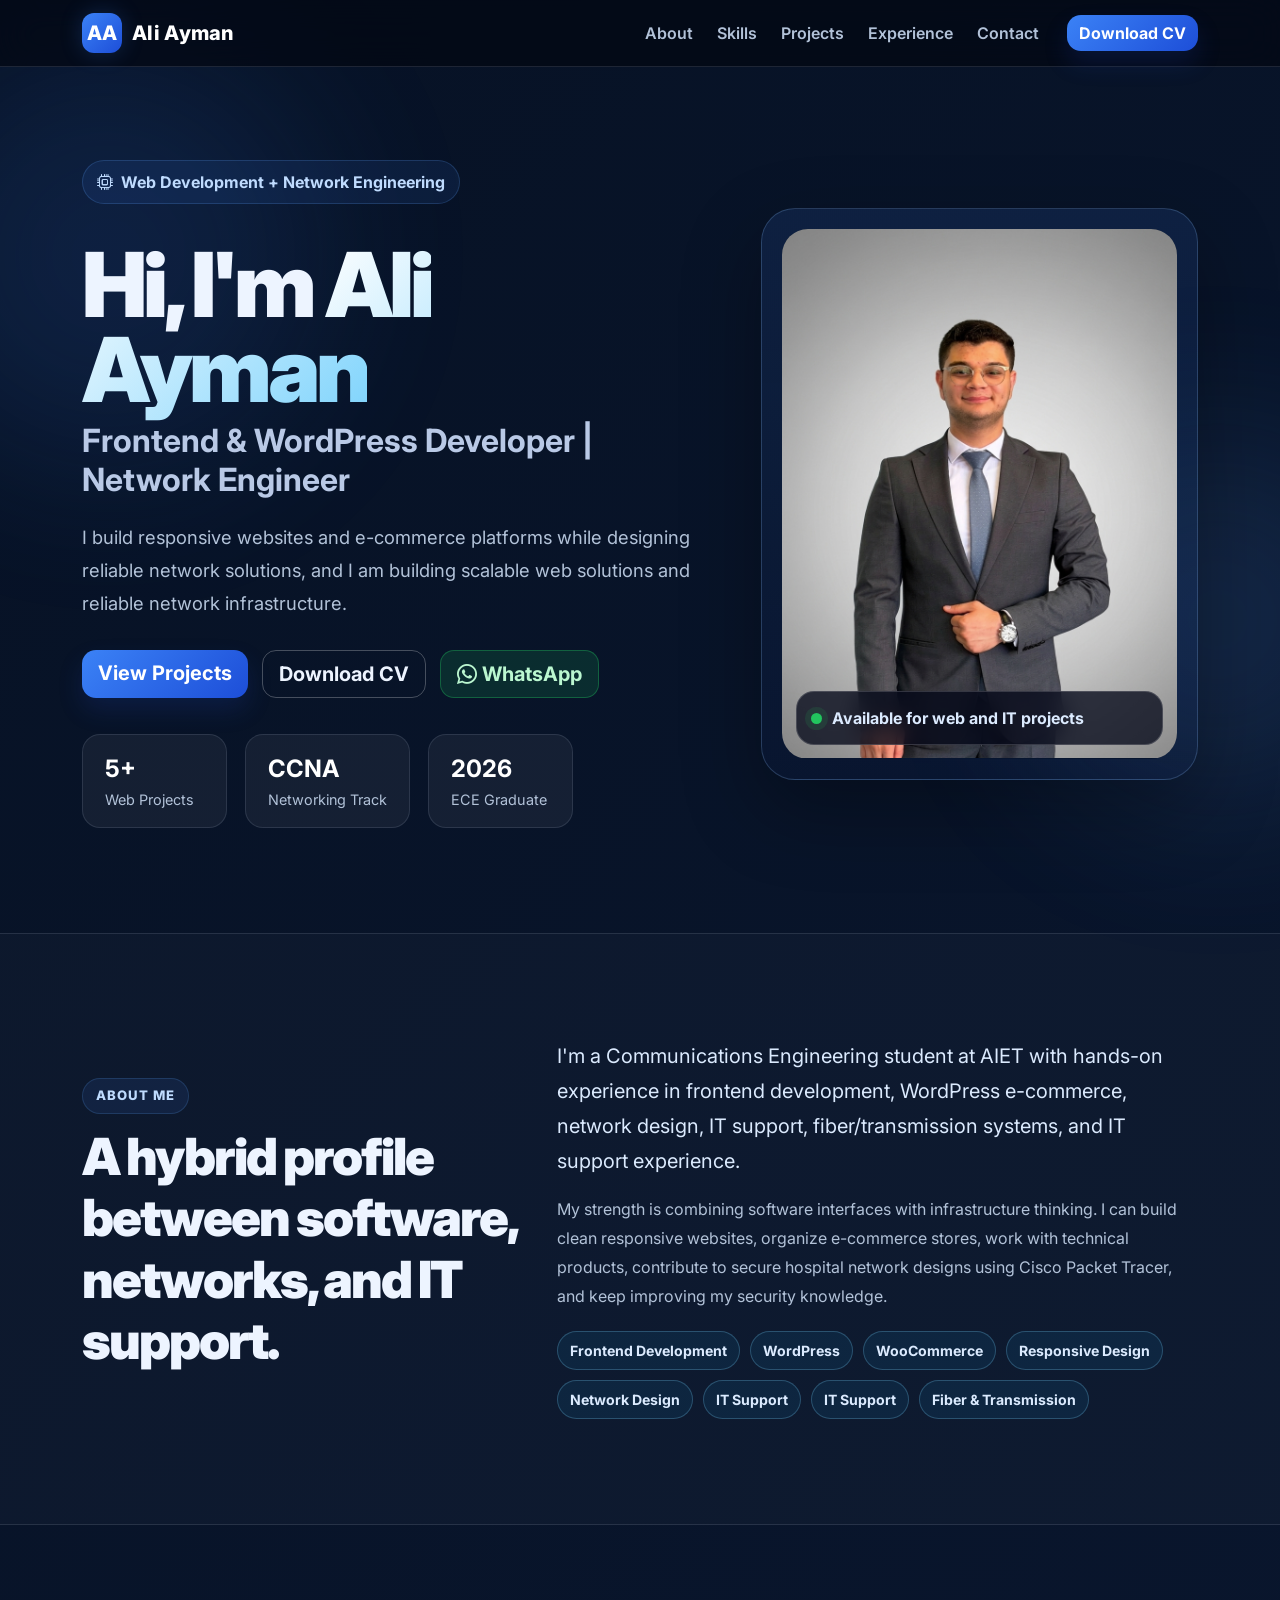
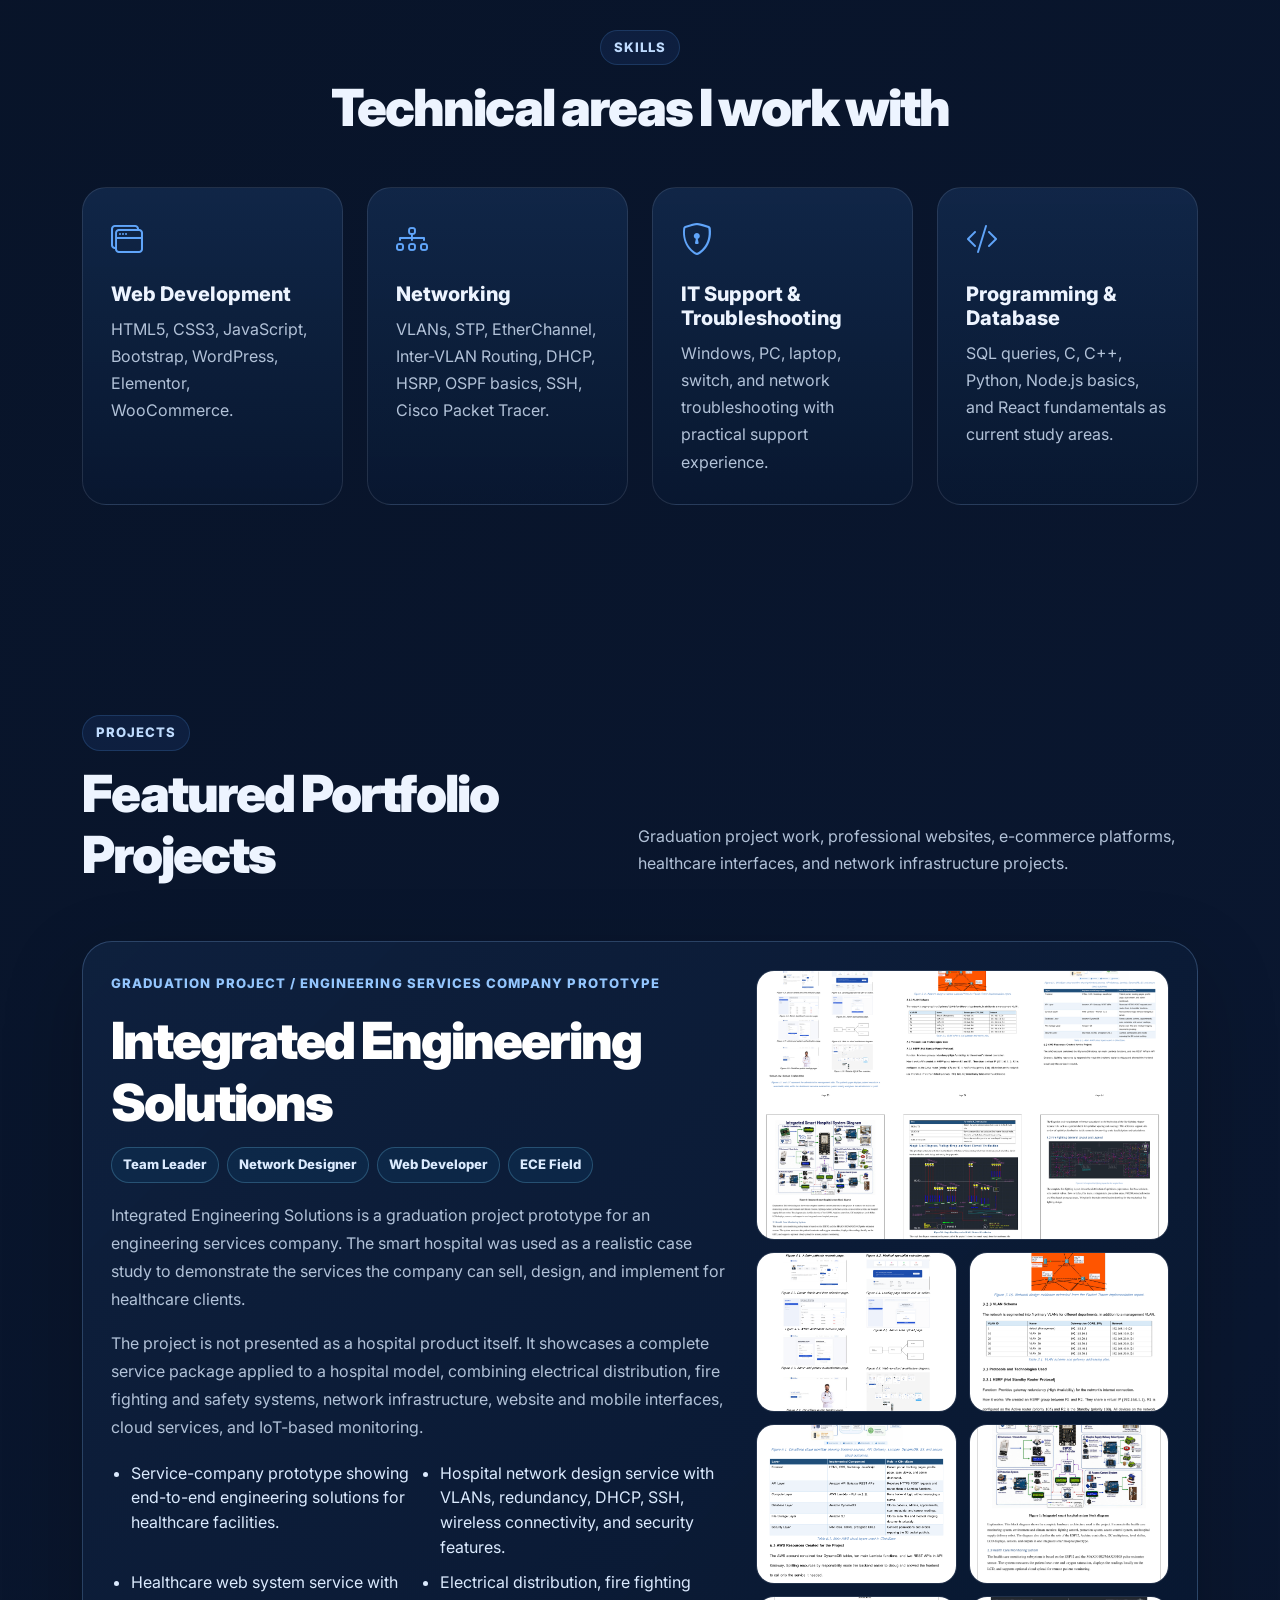
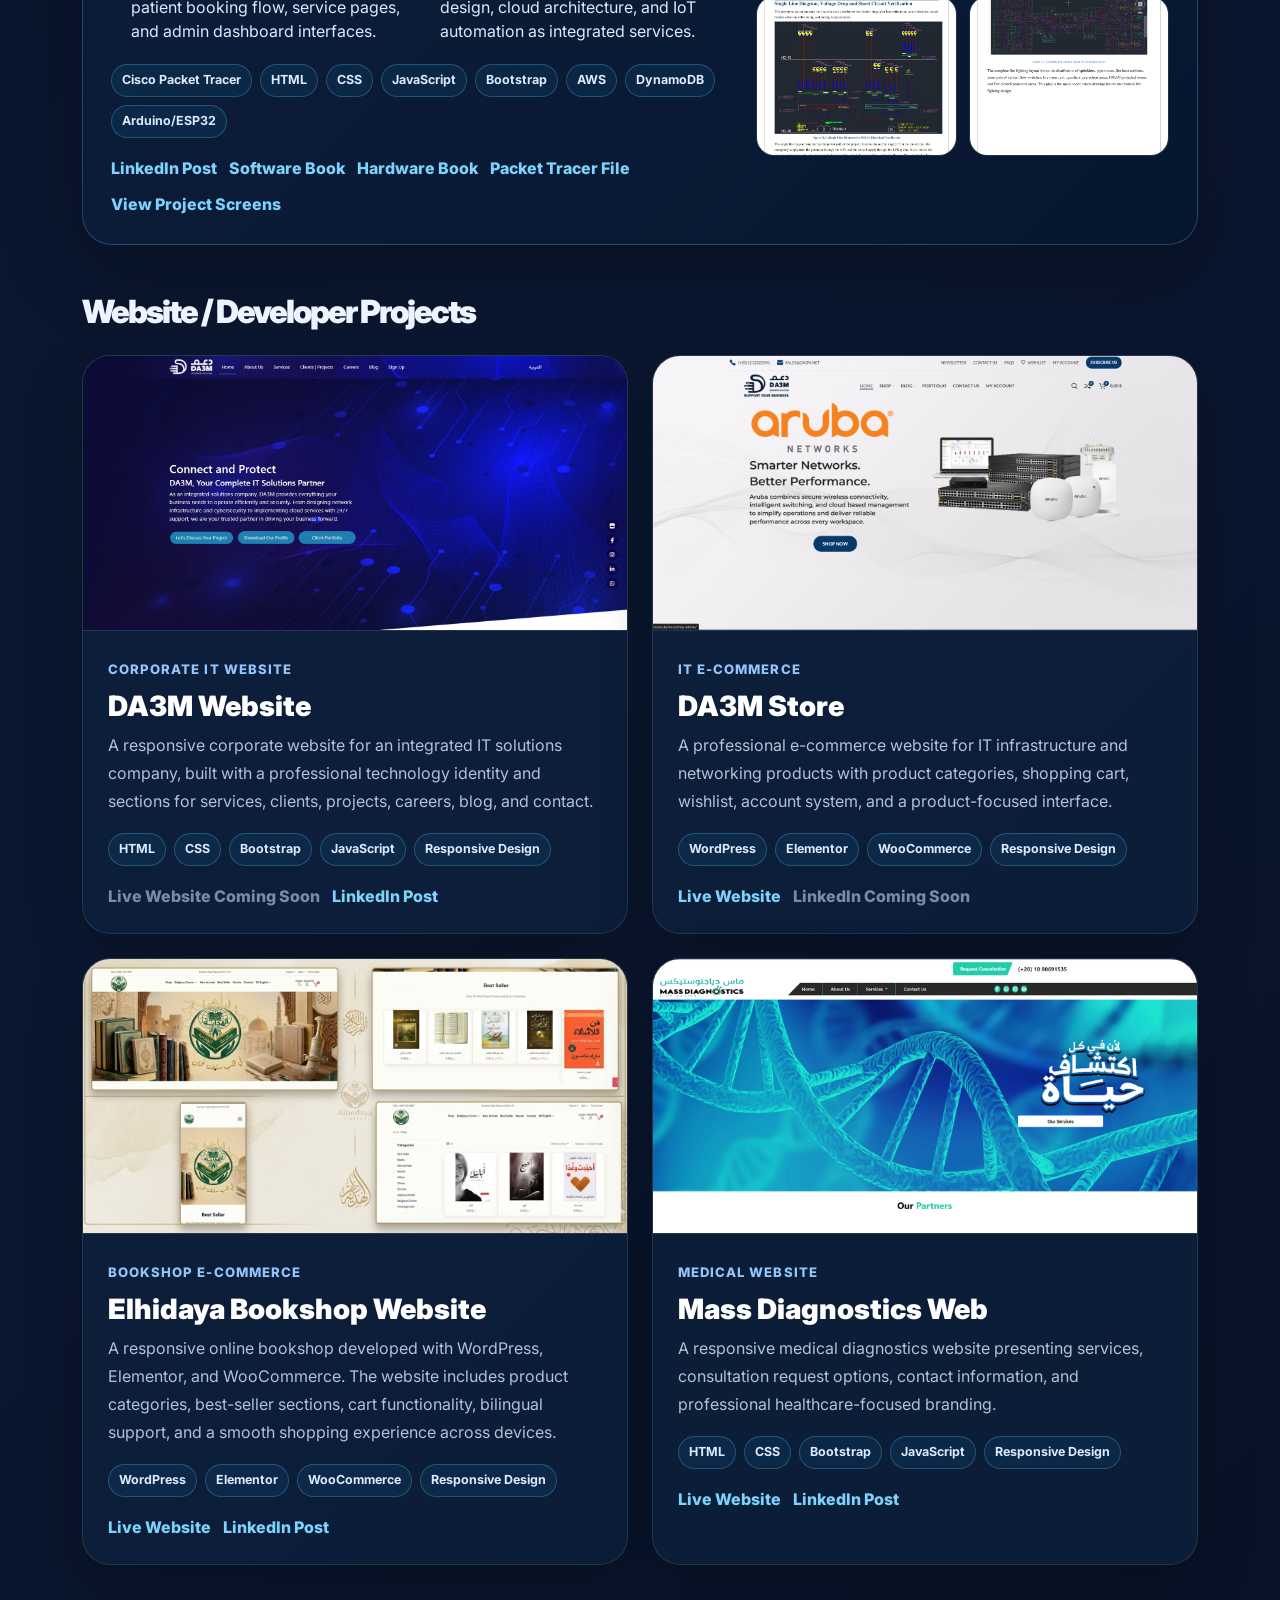
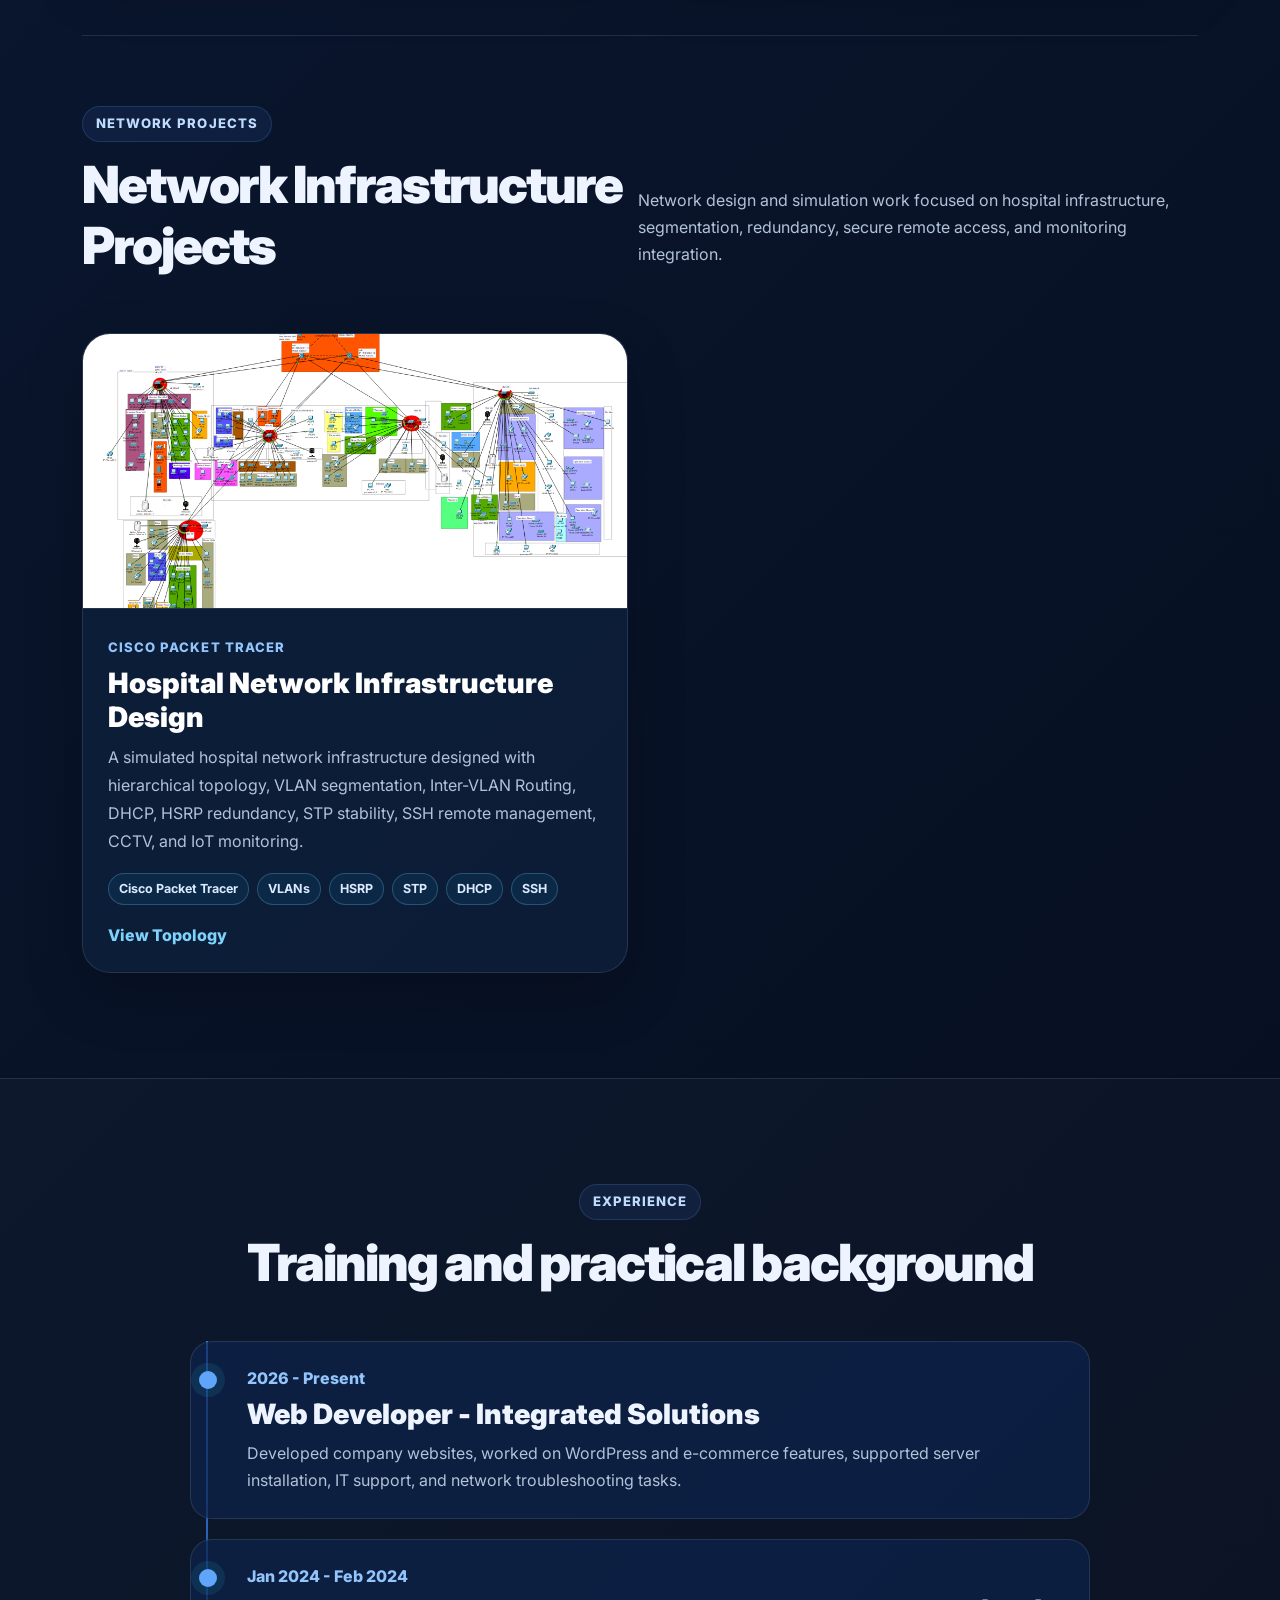
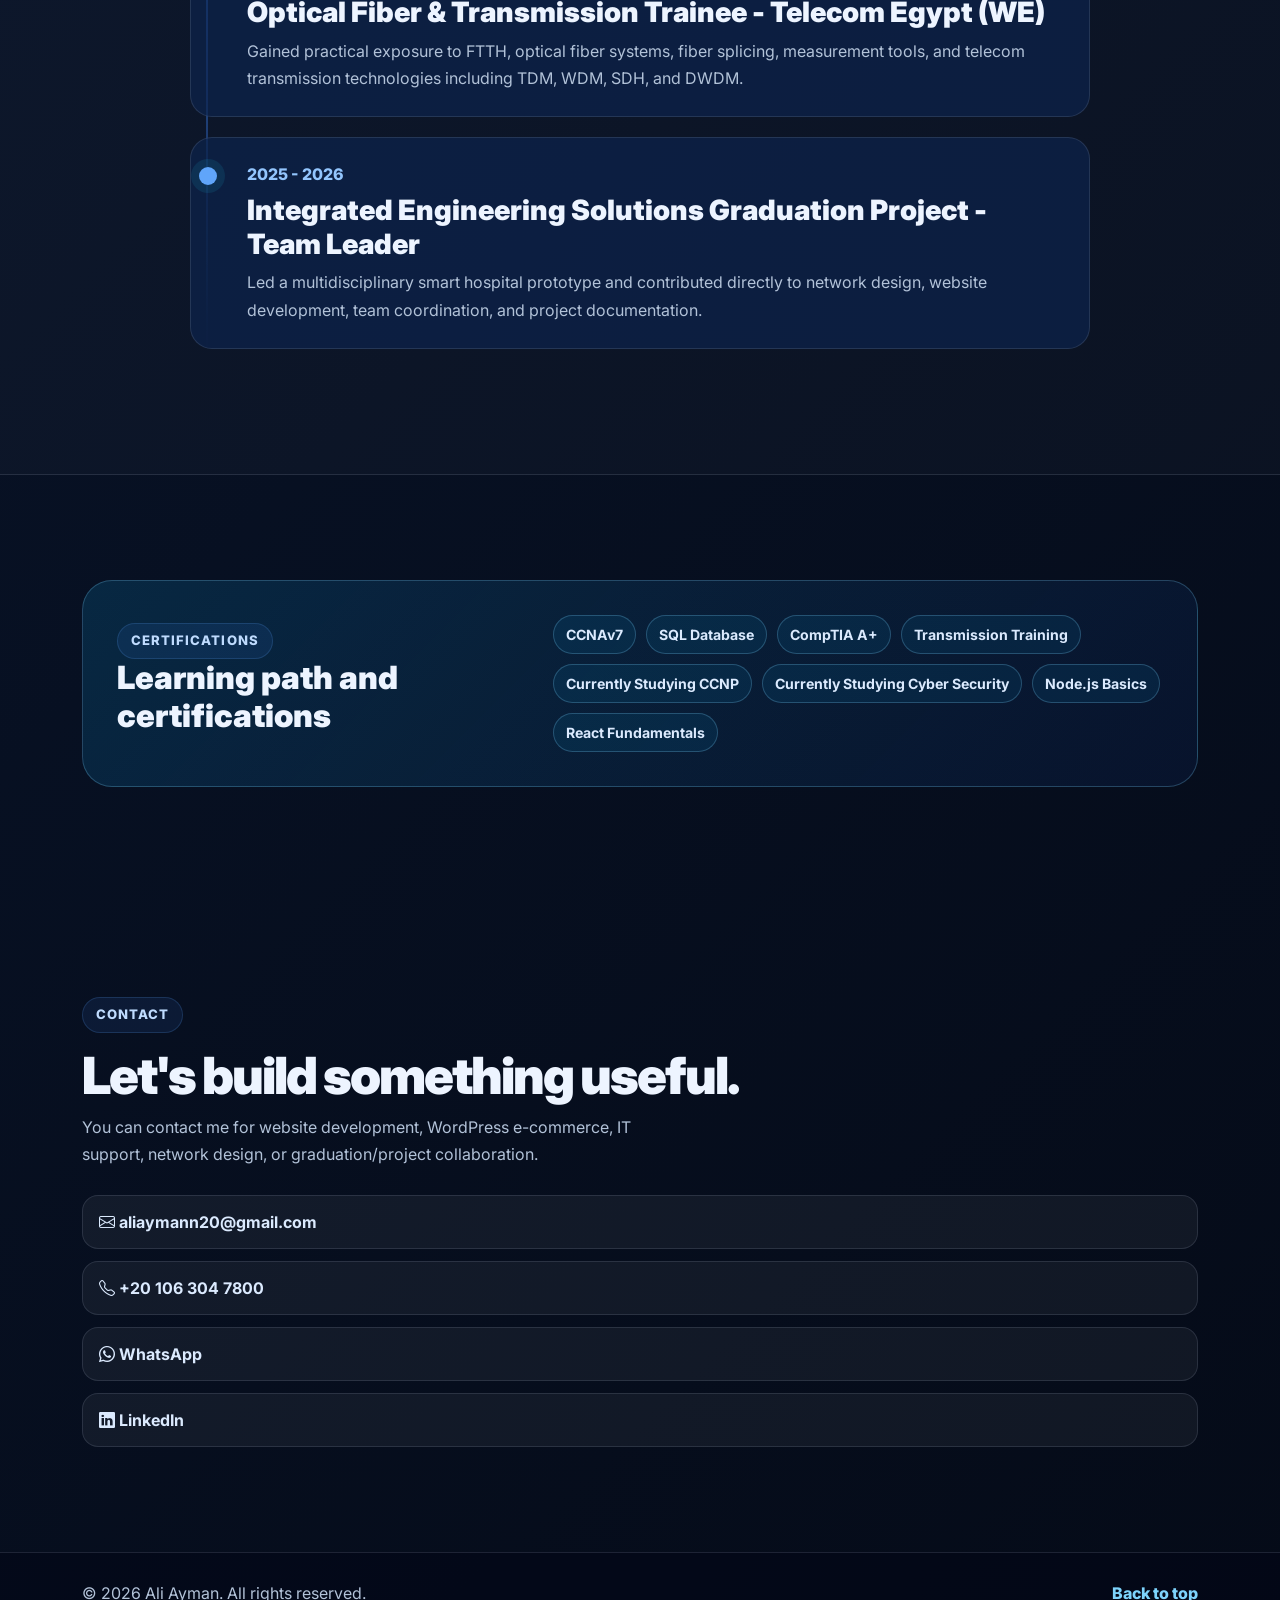
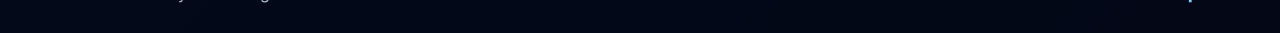
==== index.html @ 250e16bd "Update WhatsApp contact links in index.html" ====
<!DOCTYPE html>
<html lang="en">
<head>
  <meta charset="UTF-8" />
  <meta name="viewport" content="width=device-width, initial-scale=1.0" />
  <title>Ali Ayman | Frontend & WordPress Developer | Network Engineer</title>
  <meta name="description" content="Ali Ayman portfolio - Frontend and WordPress Developer, Network Engineer, IT Support, Cyber Security learner, and Communications Engineering student." />
  <link rel="preconnect" href="https://fonts.googleapis.com">
  <link rel="preconnect" href="https://fonts.gstatic.com" crossorigin>
  <link href="https://fonts.googleapis.com/css2?family=Inter:wght@400;500;600;700;800&display=swap" rel="stylesheet">
  <link href="https://cdn.jsdelivr.net/npm/bootstrap@5.3.3/dist/css/bootstrap.min.css" rel="stylesheet">
  <link href="https://cdn.jsdelivr.net/npm/bootstrap-icons@1.11.3/font/bootstrap-icons.css" rel="stylesheet">
  <link rel="icon" type="image/svg+xml" href="assets/images/favicon-aa.svg" />
  <link rel="stylesheet" href="style.css" />
</head>
<body>
  <div class="page-glow glow-one"></div>
  <div class="page-glow glow-two"></div>

  <nav class="navbar navbar-expand-lg fixed-top portfolio-nav">
    <div class="container">
      <a class="navbar-brand" href="#home"><span class="brand-mark">AA</span> Ali Ayman</a>
      <button class="navbar-toggler" type="button" data-bs-toggle="collapse" data-bs-target="#mainNav" aria-controls="mainNav" aria-expanded="false" aria-label="Toggle navigation">
        <span class="navbar-toggler-icon"></span>
      </button>
      <div class="collapse navbar-collapse" id="mainNav">
        <ul class="navbar-nav ms-auto mb-2 mb-lg-0">
          <li class="nav-item"><a class="nav-link" href="#about">About</a></li>
          <li class="nav-item"><a class="nav-link" href="#skills">Skills</a></li>
          <li class="nav-item"><a class="nav-link" href="#projects">Projects</a></li>
          <li class="nav-item"><a class="nav-link" href="#experience">Experience</a></li>
          <li class="nav-item"><a class="nav-link" href="#contact">Contact</a></li>
        </ul>
        <a class="btn btn-primary ms-lg-3" href="assets/cv/ALI_AYMAN_MOHAMED_GAMAL.pdf" download>Download CV</a>
      </div>
    </div>
  </nav>

  <header id="home" class="hero-section section-padding">
    <div class="container">
      <div class="row align-items-center g-5">
        <div class="col-lg-7">
          <p class="eyebrow"><i class="bi bi-cpu"></i> Web Development + Network Engineering</p>
          <h1>Hi, I'm <span>Ali Ayman</span></h1>
          <h2>Frontend & WordPress Developer | Network Engineer</h2>
          <p class="hero-text">I build responsive websites and e-commerce platforms while designing reliable network solutions, and I am building scalable web solutions and reliable network infrastructure.</p>
          <div class="hero-actions">
            <a class="btn btn-primary btn-lg" href="#projects">View Projects</a>
            <a class="btn btn-outline-light btn-lg" href="assets/cv/ALI_AYMAN_MOHAMED_GAMAL.pdf" download>Download CV</a>
            <a class="btn btn-whatsapp btn-lg" target="_blank" href="https://wa.me/201557796965?text=Hello%20Ali%2C%20I%20saw%20your%20portfolio%20and%20I%20would%20like%20to%20discuss%20a%20project%20with%20you."><i class="bi bi-whatsapp"></i> WhatsApp</a>
          </div>
          <div class="hero-stats">
            <div><strong>5+</strong><span>Web Projects</span></div>
            <div><strong>CCNA</strong><span>Networking Track</span></div>
            <div><strong>2026</strong><span>ECE Graduate</span></div>
          </div>
        </div>
        <div class="col-lg-5">
          <div class="profile-card">
            <div class="profile-frame">
              <img src="assets/images/profile-suit-new.png" alt="Ali Ayman professional photo" />
            </div>
            <div class="profile-meta">
              <span class="status-dot"></span>
              Available for web and IT projects
            </div>
          </div>
        </div>
      </div>
    </div>
  </header>

  <main>
    <section id="about" class="section-padding about-section">
      <div class="container">
        <div class="row g-4 align-items-center">
          <div class="col-lg-5">
            <div class="section-label">About Me</div>
            <h2 class="section-title">A hybrid profile between software, networks, and IT support.</h2>
          </div>
          <div class="col-lg-7">
            <p class="lead-text">I'm a Communications Engineering student at AIET with hands-on experience in frontend development, WordPress e-commerce, network design, IT support, fiber/transmission systems, and IT support experience.</p>
            <p>My strength is combining software interfaces with infrastructure thinking. I can build clean responsive websites, organize e-commerce stores, work with technical products, contribute to secure hospital network designs using Cisco Packet Tracer, and keep improving my security knowledge.</p>
            <div class="about-tags">
              <span>Frontend Development</span><span>WordPress</span><span>WooCommerce</span><span>Responsive Design</span><span>Network Design</span><span>IT Support</span><span>IT Support</span><span>Fiber & Transmission</span>
            </div>
          </div>
        </div>
      </div>
    </section>

    <section id="skills" class="section-padding skills-section">
      <div class="container">
        <div class="text-center mb-5">
          <div class="section-label mx-auto">Skills</div>
          <h2 class="section-title">Technical areas I work with</h2>
        </div>
        <div class="row g-4">
          <div class="col-md-6 col-xl-3"><div class="skill-card"><i class="bi bi-window-stack"></i><h3>Web Development</h3><p>HTML5, CSS3, JavaScript, Bootstrap, WordPress, Elementor, WooCommerce.</p></div></div>
          <div class="col-md-6 col-xl-3"><div class="skill-card"><i class="bi bi-diagram-3"></i><h3>Networking</h3><p>VLANs, STP, EtherChannel, Inter-VLAN Routing, DHCP, HSRP, OSPF basics, SSH, Cisco Packet Tracer.</p></div></div>
          <div class="col-md-6 col-xl-3"><div class="skill-card"><i class="bi bi-shield-lock"></i><h3>IT Support &amp; Troubleshooting</h3><p>Windows, PC, laptop, switch, and network troubleshooting with practical support experience.</p></div></div>
          <div class="col-md-6 col-xl-3"><div class="skill-card"><i class="bi bi-code-slash"></i><h3>Programming & Database</h3><p>SQL queries, C, C++, Python, Node.js basics, and React fundamentals as current study areas.</p></div></div>
        </div>
      </div>
    </section>

    <section id="projects" class="section-padding projects-section">
      <div class="container">
        <div class="d-flex flex-column flex-lg-row justify-content-between align-items-lg-end gap-3 mb-5">
          <div>
            <div class="section-label">Projects</div>
            <h2 class="section-title">Featured Portfolio Projects</h2>
          </div>
          <p class="section-note">Graduation project work, professional websites, e-commerce platforms, healthcare interfaces, and network infrastructure projects.</p>
        </div>

        <article id="graduation-project" class="grad-project-card mb-5">
          <div class="grad-project-content">
            <span class="project-type">Graduation Project / Engineering Services Company Prototype</span>
            <h3>Integrated Engineering Solutions</h3>
            <div class="grad-meta">
              <span>Team Leader</span>
              <span>Network Designer</span>
              <span>Web Developer</span>
              <span>ECE Field</span>
            </div>
            <p>Integrated Engineering Solutions is a graduation project prototype for an engineering services company. The smart hospital was used as a realistic case study to demonstrate the services the company can sell, design, and implement for healthcare clients.</p>
            <p>The project is not presented as a hospital product itself. It showcases a complete service package applied to a hospital model, combining electrical distribution, fire fighting and safety systems, network infrastructure, website and mobile interfaces, cloud services, and IoT-based monitoring.</p>
            <ul class="project-feature-list">
              <li>Service-company prototype showing end-to-end engineering solutions for healthcare facilities.</li>
              <li>Hospital network design service with VLANs, redundancy, DHCP, SSH, wireless connectivity, and security features.</li>
              <li>Healthcare web system service with patient booking flow, service pages, and admin dashboard interfaces.</li>
              <li>Electrical distribution, fire fighting design, cloud architecture, and IoT automation as integrated services.</li>
            </ul>
            <div class="tech-list"><span>Cisco Packet Tracer</span><span>HTML</span><span>CSS</span><span>JavaScript</span><span>Bootstrap</span><span>AWS</span><span>DynamoDB</span><span>Arduino/ESP32</span></div>
            <div class="project-links">
              <a href="https://www.linkedin.com/posts/ali-ayman-bb7051313_graduationproject-smarthospital-webdevelopment-ugcPost-7475122911889010690--jCA/?utm_source=share&utm_medium=member_desktop&amp;rcm=ACoAAE-QEnsBM3VrU-3m-sDHFUaFfIbwqrwM80M" target="_blank">LinkedIn Post</a>
              <a href="assets/files/integrated-software-engineering-solutions.pdf" target="_blank">Software Book</a>
              <a href="assets/files/integrated-hardware-engineering-solutions.pdf" target="_blank">Hardware Book</a>
              <a href="assets/files/hospital-network-packet-tracer.pkt" download>Packet Tracer File</a>
              <a href="#graduation-project">View Project Screens</a>
            </div>
          </div>
          <div class="grad-project-gallery">
            <img class="main-shot" src="assets/images/graduation/project-preview.png" alt="Integrated Engineering Solutions project overview preview">
            <img src="assets/images/graduation/website-ui-screens.png" alt="Healthcare website and admin interface screens">
            <img src="assets/images/graduation/network-design-vlan-hsrp.png" alt="Network design VLAN and HSRP documentation">
            <img src="assets/images/graduation/cloud-workflow-aws.png" alt="AWS cloud workflow for the project">
            <img src="assets/images/graduation/smart-hospital-hardware-diagram.png" alt="Smart hospital hardware prototype diagram">
            <img src="assets/images/graduation/electrical-distribution-sld.png" alt="Electrical distribution single line diagram">
            <img src="assets/images/graduation/fire-fighting-layout.png" alt="Fire fighting layout documentation">
          </div>
        </article>

        <h2 class="section-title small-title mb-4">Website / Developer Projects</h2>

        <div class="row g-4 featured-grid">
          <div class="col-lg-6">
            <article class="project-card featured">
              <img src="assets/images/da3m-corporate.png" alt="DA3M.NET corporate website screenshot">
              <div class="project-content">
                <span class="project-type">Corporate IT Website</span>
                <h3>DA3M Website</h3>
                <p>A responsive corporate website for an integrated IT solutions company, built with a professional technology identity and sections for services, clients, projects, careers, blog, and contact.</p>
                <div class="tech-list"><span>HTML</span><span>CSS</span><span>Bootstrap</span><span>JavaScript</span><span>Responsive Design</span></div>
                <div class="project-links"><a class="disabled-link" href="#" target="_blank">Live Website Coming Soon</a><a href="https://www.linkedin.com/posts/ali-ayman-bb7051313_webdevelopment-localization-ux-activity-7364755545251119105-vZWO" target="_blank">LinkedIn Post</a></div>
              </div>
            </article>
          </div>

          <div class="col-lg-6">
            <article class="project-card featured">
              <img src="assets/images/store-da3m.png" alt="store.da3m.net website screenshot">
              <div class="project-content">
                <span class="project-type">IT E-commerce</span>
                <h3>DA3M Store</h3>
                <p>A professional e-commerce website for IT infrastructure and networking products with product categories, shopping cart, wishlist, account system, and a product-focused interface.</p>
                <div class="tech-list"><span>WordPress</span><span>Elementor</span><span>WooCommerce</span><span>Responsive Design</span></div>
                <div class="project-links"><a href="https://store.da3m.net/" target="_blank">Live Website</a><a class="disabled-link" href="#">LinkedIn Coming Soon</a></div>
              </div>
            </article>
          </div>

          <div class="col-lg-6">
            <article class="project-card featured">
              <img src="assets/images/elhidaya-bookshop.png" alt="Elhidaya Bookshop website screenshot">
              <div class="project-content">
                <span class="project-type">Bookshop E-commerce</span>
                <h3>Elhidaya Bookshop Website</h3>
                <p>A responsive online bookshop developed with WordPress, Elementor, and WooCommerce. The website includes product categories, best-seller sections, cart functionality, bilingual support, and a smooth shopping experience across devices.</p>
                <div class="tech-list"><span>WordPress</span><span>Elementor</span><span>WooCommerce</span><span>Responsive Design</span></div>
                <div class="project-links"><a href="https://elhidaya-bookshop.com/" target="_blank">Live Website</a><a href="https://www.linkedin.com/posts/ali-ayman-bb7051313_webdevelopment-ecommercewebsite-wordpress-activity-7466567869569425409-gWzf" target="_blank">LinkedIn Post</a></div>
              </div>
            </article>
          </div>

          <div class="col-lg-6">
            <article class="project-card featured">
              <img src="assets/images/mass-diagnostics.png" alt="Mass Diagnostics website screenshot">
              <div class="project-content">
                <span class="project-type">Medical Website</span>
                <h3>Mass Diagnostics Web</h3>
                <p>A responsive medical diagnostics website presenting services, consultation request options, contact information, and professional healthcare-focused branding.</p>
                <div class="tech-list"><span>HTML</span><span>CSS</span><span>Bootstrap</span><span>JavaScript</span><span>Responsive Design</span></div>
                <div class="project-links"><a href="https://www.massdx.com/index.html" target="_blank">Live Website</a><a href="https://www.linkedin.com/posts/ali-ayman-bb7051313_webdevelopment-frontenddeveloper-javascript-activity-7410450386823577600-NKdk" target="_blank">LinkedIn Post</a></div>
              </div>
            </article>
          </div>
        </div>

        <div class="project-divider"></div>

        <div class="d-flex flex-column flex-lg-row justify-content-between align-items-lg-end gap-3 mb-5">
          <div>
            <div class="section-label">Network Projects</div>
            <h2 class="section-title">Network Infrastructure Projects</h2>
          </div>
          <p class="section-note">Network design and simulation work focused on hospital infrastructure, segmentation, redundancy, secure remote access, and monitoring integration.</p>
        </div>

        <div class="row g-4">
          <div class="col-lg-6">
            <article class="project-card featured network-card">
              <img src="assets/images/hospital-network.png" alt="Hospital network topology screenshot">
              <div class="project-content">
                <span class="project-type">Cisco Packet Tracer</span>
                <h3>Hospital Network Infrastructure Design</h3>
                <p>A simulated hospital network infrastructure designed with hierarchical topology, VLAN segmentation, Inter-VLAN Routing, DHCP, HSRP redundancy, STP stability, SSH remote management, CCTV, and IoT monitoring.</p>
                <div class="tech-list"><span>Cisco Packet Tracer</span><span>VLANs</span><span>HSRP</span><span>STP</span><span>DHCP</span><span>SSH</span></div>
                <div class="project-links"><a href="assets/images/graduation/network-design-vlan-hsrp.png" target="_blank">View Topology</a></div>
              </div>
            </article>
          </div>
        </div>
      </div>
    </section>

    <section id="experience" class="section-padding experience-section">
      <div class="container">
        <div class="text-center mb-5">
          <div class="section-label mx-auto">Experience</div>
          <h2 class="section-title">Training and practical background</h2>
        </div>
        <div class="timeline">
          <div class="timeline-item"><span>2026 - Present</span><h3>Web Developer - Integrated Solutions</h3><p>Developed company websites, worked on WordPress and e-commerce features, supported server installation, IT support, and network troubleshooting tasks.</p></div>
          <div class="timeline-item"><span>Jan 2024 - Feb 2024</span><h3>Optical Fiber & Transmission Trainee - Telecom Egypt (WE)</h3><p>Gained practical exposure to FTTH, optical fiber systems, fiber splicing, measurement tools, and telecom transmission technologies including TDM, WDM, SDH, and DWDM.</p></div>
          <div class="timeline-item"><span>2025 - 2026</span><h3>Integrated Engineering Solutions Graduation Project - Team Leader</h3><p>Led a multidisciplinary smart hospital prototype and contributed directly to network design, website development, team coordination, and project documentation.</p></div>
        </div>
      </div>
    </section>

    <section class="section-padding cert-section">
      <div class="container">
        <div class="cert-box">
          <div>
            <div class="section-label">Certifications</div>
            <h2>Learning path and certifications</h2>
          </div>
          <div class="cert-list">
            <span>CCNAv7</span><span>SQL Database</span><span>CompTIA A+</span><span>Transmission Training</span><span>Currently Studying CCNP</span><span>Currently Studying Cyber Security</span><span>Node.js Basics</span><span>React Fundamentals</span>
          </div>
        </div>
      </div>
    </section>

    <section id="contact" class="section-padding contact-section">
      <div class="container">
        
          <div class="">
            <div class="section-label">Contact</div>
            <h2 class="section-title">Let's build something useful.</h2>
            <p class="section-note">You can contact me for website development, WordPress e-commerce, IT support, network design, or graduation/project collaboration.</p>
            <div class="contact-links">
              <a href="mailto:aliaymann20@gmail.com"><i class="bi bi-envelope"></i> aliaymann20@gmail.com</a>
              <a href="tel:+201063047800"><i class="bi bi-telephone"></i> +20 106 304 7800</a>
              <a href="https://wa.me/201557796965?text=Hello%20Ali%2C%20I%20saw%20your%20portfolio%20and%20I%20would%20like%20to%20discuss%20a%20project%20with%20you." target="_blank"><i class="bi bi-whatsapp"></i> WhatsApp</a>
              <a href="https://www.linkedin.com/in/ali-ayman-bb7051313" target="_blank"><i class="bi bi-linkedin"></i> LinkedIn</a>
            </div>
          </div>
          
        
      </div>
    </section>
  </main>

  <footer class="footer">
    <div class="container d-flex flex-column flex-md-row justify-content-between gap-3">
      <p>© <span id="year"></span> Ali Ayman. All rights reserved.</p>
      <div><a href="#home">Back to top</a></div>
    </div>
  </footer>

  <script src="https://cdn.jsdelivr.net/npm/bootstrap@5.3.3/dist/js/bootstrap.bundle.min.js"></script>
  <script src="script.js"></script>
</body>
</html>
---- style.css ----
:root{
  --bg:#071225; --bg-2:#0b1f3a; --card:#0f2240; --card-2:#132b4f; --text:#edf4ff; --muted:#b2c2d8; --primary:#3b82f6; --primary-2:#1d4ed8; --accent:#60a5fa; --line:rgba(148,163,184,.18); --white:#fff; --success:#22c55e;
}
.grad-project-card{display:grid;grid-template-columns:1.2fr .8fr;gap:26px;background:linear-gradient(135deg,rgba(15,34,64,.86),rgba(8,23,48,.92));border:1px solid rgba(147,197,253,.24);border-radius:30px;padding:28px;box-shadow:0 28px 80px rgba(0,0,0,.24)}
.grad-project-content h3{font-size:clamp(2rem,4vw,3.4rem);font-weight:900;letter-spacing:-2px;color:#fff;margin:6px 0 14px}
.grad-project-content p{color:var(--muted);line-height:1.75}
.grad-meta{display:flex;flex-wrap:wrap;gap:8px;margin-bottom:18px}
.grad-meta span{color:#dbeafe;border:1px solid rgba(125,211,252,.24);background:rgba(14,165,233,.08);border-radius:999px;padding:7px 11px;font-size:.82rem;font-weight:800}
.project-feature-list{display:grid;grid-template-columns:repeat(2,minmax(0,1fr));gap:10px 18px;color:#dbeafe;margin:20px 0;padding-left:20px}
.project-feature-list li{line-height:1.55}
.grad-project-gallery{display:grid;grid-template-columns:1fr 1fr;gap:12px;align-content:start}
.grad-project-gallery img{width:100%;height:160px;object-fit:cover;border-radius:18px;border:1px solid var(--line)}
.grad-project-gallery .main-shot{grid-column:1/-1;height:270px}
@media(max-width:991px){.grad-project-card{grid-template-columns:1fr}.project-feature-list{grid-template-columns:1fr}}
@media(max-width:575px){.grad-project-card{padding:20px;border-radius:24px}.grad-project-gallery .main-shot,.grad-project-gallery img{height:170px}.grad-project-gallery{grid-template-columns:1fr}}
*{box-sizing:border-box} html{scroll-behavior:smooth} body{font-family:'Inter',system-ui,-apple-system,BlinkMacSystemFont,'Segoe UI',sans-serif;background:linear-gradient(135deg,#071225 0%,#0a1730 45%,#050b18 100%);color:var(--text);overflow-x:hidden} a{text-decoration:none}.page-glow{position:fixed;border-radius:999px;filter:blur(90px);opacity:.13;pointer-events:none;z-index:-1}.glow-one{width:420px;height:420px;background:var(--primary);top:5%;left:-8%}.glow-two{width:380px;height:380px;background:var(--accent);right:-10%;bottom:10%}.section-padding{padding:105px 0}.portfolio-nav{background:rgba(3,7,18,.72);backdrop-filter:blur(18px);border-bottom:1px solid var(--line)}.navbar-brand{color:var(--white)!important;font-weight:800;letter-spacing:.3px;display:flex;align-items:center;gap:10px}.brand-mark{width:40px;height:40px;border-radius:12px;background:linear-gradient(135deg,var(--primary),var(--primary-2));display:inline-flex;align-items:center;justify-content:center;font-weight:800;box-shadow:0 0 22px rgba(59,130,246,.22)}.nav-link{color:var(--muted)!important;font-weight:600;margin:0 4px}.nav-link:hover,.nav-link.active{color:var(--white)!important}.navbar-toggler{border-color:rgba(255,255,255,.25)}.navbar-toggler-icon{filter:invert(1)}.btn{border-radius:14px;font-weight:700}.btn-primary{border:0;background:linear-gradient(135deg,var(--primary),var(--primary-2));box-shadow:0 12px 24px rgba(30,64,175,.20)}.btn-primary:hover{transform:translateY(-2px);box-shadow:0 14px 28px rgba(30,64,175,.26)}.btn-outline-light{border-color:rgba(255,255,255,.25);color:var(--text)}.btn-outline-light:hover{background:rgba(255,255,255,.1);color:var(--white)}.btn-whatsapp{background:rgba(34,197,94,.14);border:1px solid rgba(34,197,94,.35);color:#bbf7d0}.btn-whatsapp:hover{background:rgba(34,197,94,.22);color:#fff}.hero-section{min-height:100vh;display:flex;align-items:center;padding-top:160px}.eyebrow{color:#bfdbfe;font-weight:700;display:inline-flex;gap:8px;align-items:center;background:rgba(59,130,246,.10);border:1px solid rgba(96,165,250,.20);padding:9px 14px;border-radius:999px}.hero-section h1{font-size:clamp(3rem,7vw,6.3rem);font-weight:900;line-height:.95;letter-spacing:-4px;margin:22px 0 10px}.hero-section h1 span{background:linear-gradient(135deg,#fff,#7dd3fc);-webkit-background-clip:text;color:transparent}.hero-section h2{font-size:clamp(1.25rem,2.5vw,2rem);font-weight:700;color:#b9c9e6}.hero-text{max-width:680px;color:var(--muted);font-size:1.15rem;line-height:1.8;margin:22px 0 30px}.hero-actions{display:flex;flex-wrap:wrap;gap:14px}.hero-stats{display:flex;gap:18px;margin-top:36px;flex-wrap:wrap}.hero-stats div{background:rgba(255,255,255,.055);border:1px solid var(--line);padding:16px 22px;border-radius:18px;min-width:145px}.hero-stats strong{display:block;font-size:1.5rem;color:#fff}.hero-stats span{color:var(--muted);font-size:.9rem}.profile-card{position:relative;background:linear-gradient(180deg,rgba(59,130,246,.12),rgba(30,64,175,.05));border:1px solid rgba(147,197,253,.22);border-radius:34px;padding:20px;box-shadow:0 30px 80px rgba(0,0,0,.3)}.profile-frame{border-radius:26px;overflow:hidden;min-height:530px;background:#07152f}.profile-frame img{width:100%;height:100%;object-fit:cover;display:block}.profile-meta{position:absolute;left:34px;right:34px;bottom:34px;background:rgba(2,6,23,.76);border:1px solid rgba(255,255,255,.16);border-radius:18px;padding:14px;color:#dbeafe;display:flex;align-items:center;gap:10px;backdrop-filter:blur(12px);font-weight:700}.status-dot{width:11px;height:11px;background:var(--success);border-radius:999px;box-shadow:0 0 0 6px rgba(34,197,94,.12)}.section-label{display:inline-flex;align-items:center;width:max-content;color:#bfdbfe;background:rgba(59,130,246,.10);border:1px solid rgba(96,165,250,.18);border-radius:999px;padding:7px 13px;font-weight:800;font-size:.82rem;text-transform:uppercase;letter-spacing:.08em}.section-title{font-size:clamp(2rem,4vw,3.2rem);font-weight:900;letter-spacing:-2px;margin-top:12px}.section-note{color:var(--muted);max-width:560px;line-height:1.7}.about-section,.experience-section{background:rgba(255,255,255,.025);border-top:1px solid var(--line);border-bottom:1px solid var(--line)}.lead-text{font-size:1.25rem;color:#dbeafe;line-height:1.75}.about-section p:not(.lead-text){color:var(--muted);line-height:1.8}.about-tags{display:flex;gap:10px;flex-wrap:wrap;margin-top:20px}.about-tags span,.tech-list span,.cert-list span{color:#dbeafe;border:1px solid rgba(125,211,252,.25);background:rgba(14,165,233,.09);border-radius:999px;padding:8px 12px;font-size:.88rem;font-weight:700}.skill-card{height:100%;background:linear-gradient(180deg,rgba(19,43,79,.78),rgba(9,24,49,.82));border:1px solid var(--line);border-radius:24px;padding:28px;transition:.25s}.skill-card:hover,.project-card:hover,.mini-project:hover{transform:translateY(-4px);border-color:rgba(147,197,253,.35)}.skill-card i{font-size:2rem;color:var(--accent)}.skill-card h3{font-size:1.25rem;margin:18px 0 10px;font-weight:800}.skill-card p{color:var(--muted);line-height:1.7;margin:0}.project-card{height:100%;background:rgba(15,34,64,.68);border:1px solid var(--line);border-radius:28px;overflow:hidden;transition:.25s;box-shadow:0 22px 60px rgba(0,0,0,.2)}.project-card img{width:100%;height:275px;object-fit:cover;border-bottom:1px solid var(--line)}.project-content{padding:25px}.project-type{display:inline-block;color:#93c5fd;font-size:.82rem;font-weight:800;text-transform:uppercase;letter-spacing:.08em;margin-bottom:10px}.project-content h3,.clinic-gallery h3,.mini-project h3{font-weight:900;color:#fff}.project-content p{color:var(--muted);line-height:1.75}.tech-list{display:flex;flex-wrap:wrap;gap:8px;margin:18px 0}.tech-list span{font-size:.78rem;padding:6px 10px}.project-links{display:flex;flex-wrap:wrap;gap:12px;margin-top:16px}.project-links a,.mini-project a,.footer a{color:#7dd3fc;font-weight:800}.disabled-link{color:#7b8aa8!important;pointer-events:none}.project-divider{height:1px;background:var(--line);margin:70px 0}.clinic-gallery{background:rgba(255,255,255,.04);border:1px solid var(--line);border-radius:28px;padding:24px}.clinic-gallery img{width:100%;height:210px;object-fit:cover;border-radius:18px;border:1px solid var(--line)}.small-title{font-size:2rem}.mini-project{height:100%;display:flex;gap:18px;background:rgba(15,34,64,.58);border:1px solid var(--line);border-radius:22px;padding:16px;transition:.25s}.mini-project img{width:126px;height:110px;object-fit:cover;border-radius:16px;flex-shrink:0}.mini-project p{color:var(--muted);line-height:1.55;font-size:.94rem}.timeline{position:relative;max-width:900px;margin:auto}.timeline:before{content:"";position:absolute;left:16px;top:0;bottom:0;width:2px;background:linear-gradient(var(--primary),transparent)}.timeline-item{position:relative;background:rgba(13,36,77,.7);border:1px solid var(--line);border-radius:22px;padding:24px 24px 24px 56px;margin-bottom:20px}.timeline-item:before{content:"";position:absolute;left:8px;top:29px;width:18px;height:18px;border-radius:50%;background:var(--accent);box-shadow:0 0 0 8px rgba(34,211,238,.1)}.timeline-item span{color:#93c5fd;font-weight:800}.timeline-item h3{font-weight:900;margin:8px 0}.timeline-item p{color:var(--muted);line-height:1.7;margin:0}.cert-box{background:linear-gradient(135deg,rgba(14,165,233,.16),rgba(37,99,235,.08));border:1px solid rgba(125,211,252,.25);border-radius:30px;padding:34px;display:grid;grid-template-columns:1fr 1.5fr;gap:30px;align-items:center}.cert-box h2{font-weight:900}.cert-list{display:flex;flex-wrap:wrap;gap:10px}.contact-links{display:flex;flex-direction:column;gap:12px;margin-top:26px}.contact-links a{color:#dbeafe;background:rgba(255,255,255,.05);border:1px solid var(--line);border-radius:16px;padding:14px 16px;font-weight:700}.contact-links a:hover{background:rgba(14,165,233,.12);color:#fff}.contact-form{background:rgba(13,36,77,.76);border:1px solid var(--line);border-radius:28px;padding:28px}.contact-form label{font-weight:800;color:#dbeafe;margin-bottom:8px}.form-control{background:rgba(2,6,23,.55);border:1px solid rgba(148,163,184,.3);border-radius:14px;color:#fff;padding:13px 15px}.form-control:focus{background:rgba(2,6,23,.72);border-color:var(--primary);box-shadow:0 0 0 .25rem rgba(14,165,233,.15);color:#fff}.footer{border-top:1px solid var(--line);padding:28px 0;color:var(--muted);background:rgba(2,6,23,.55)}.footer p{margin:0}@media(max-width:991px){.section-padding{padding:80px 0}.hero-section{padding-top:130px;text-align:center}.hero-actions,.hero-stats{justify-content:center}.profile-frame{min-height:430px}.cert-box{grid-template-columns:1fr}.navbar-collapse{background:rgba(3,7,18,.96);border:1px solid var(--line);border-radius:18px;margin-top:14px;padding:16px}}@media(max-width:575px){.hero-section h1{letter-spacing:-2px}.hero-actions .btn{width:100%}.hero-stats div{width:100%}.profile-frame{min-height:360px}.profile-meta{position:static;margin-top:14px}.project-card img{height:210px}.mini-project{display:block}.mini-project img{width:100%;height:150px;margin-bottom:14px}.cert-box,.contact-form{padding:22px}.clinic-gallery img{height:160px}}
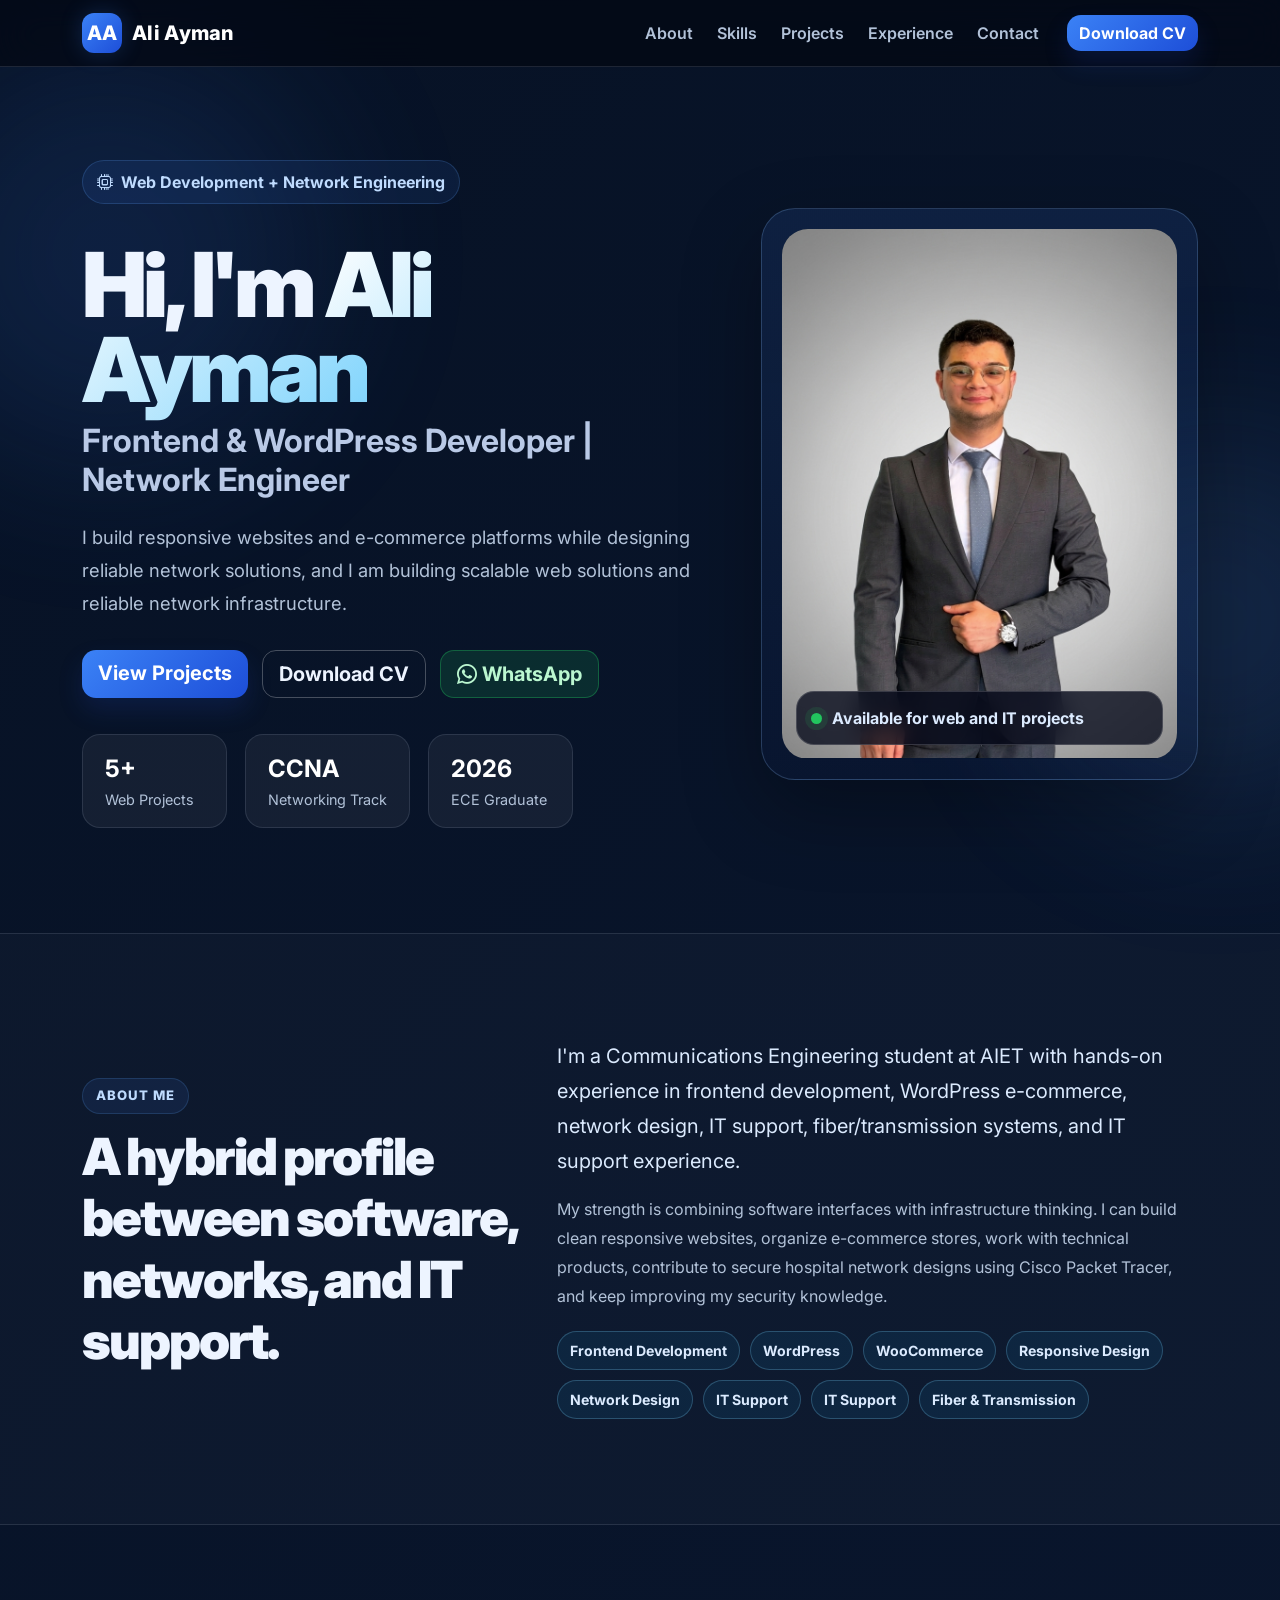
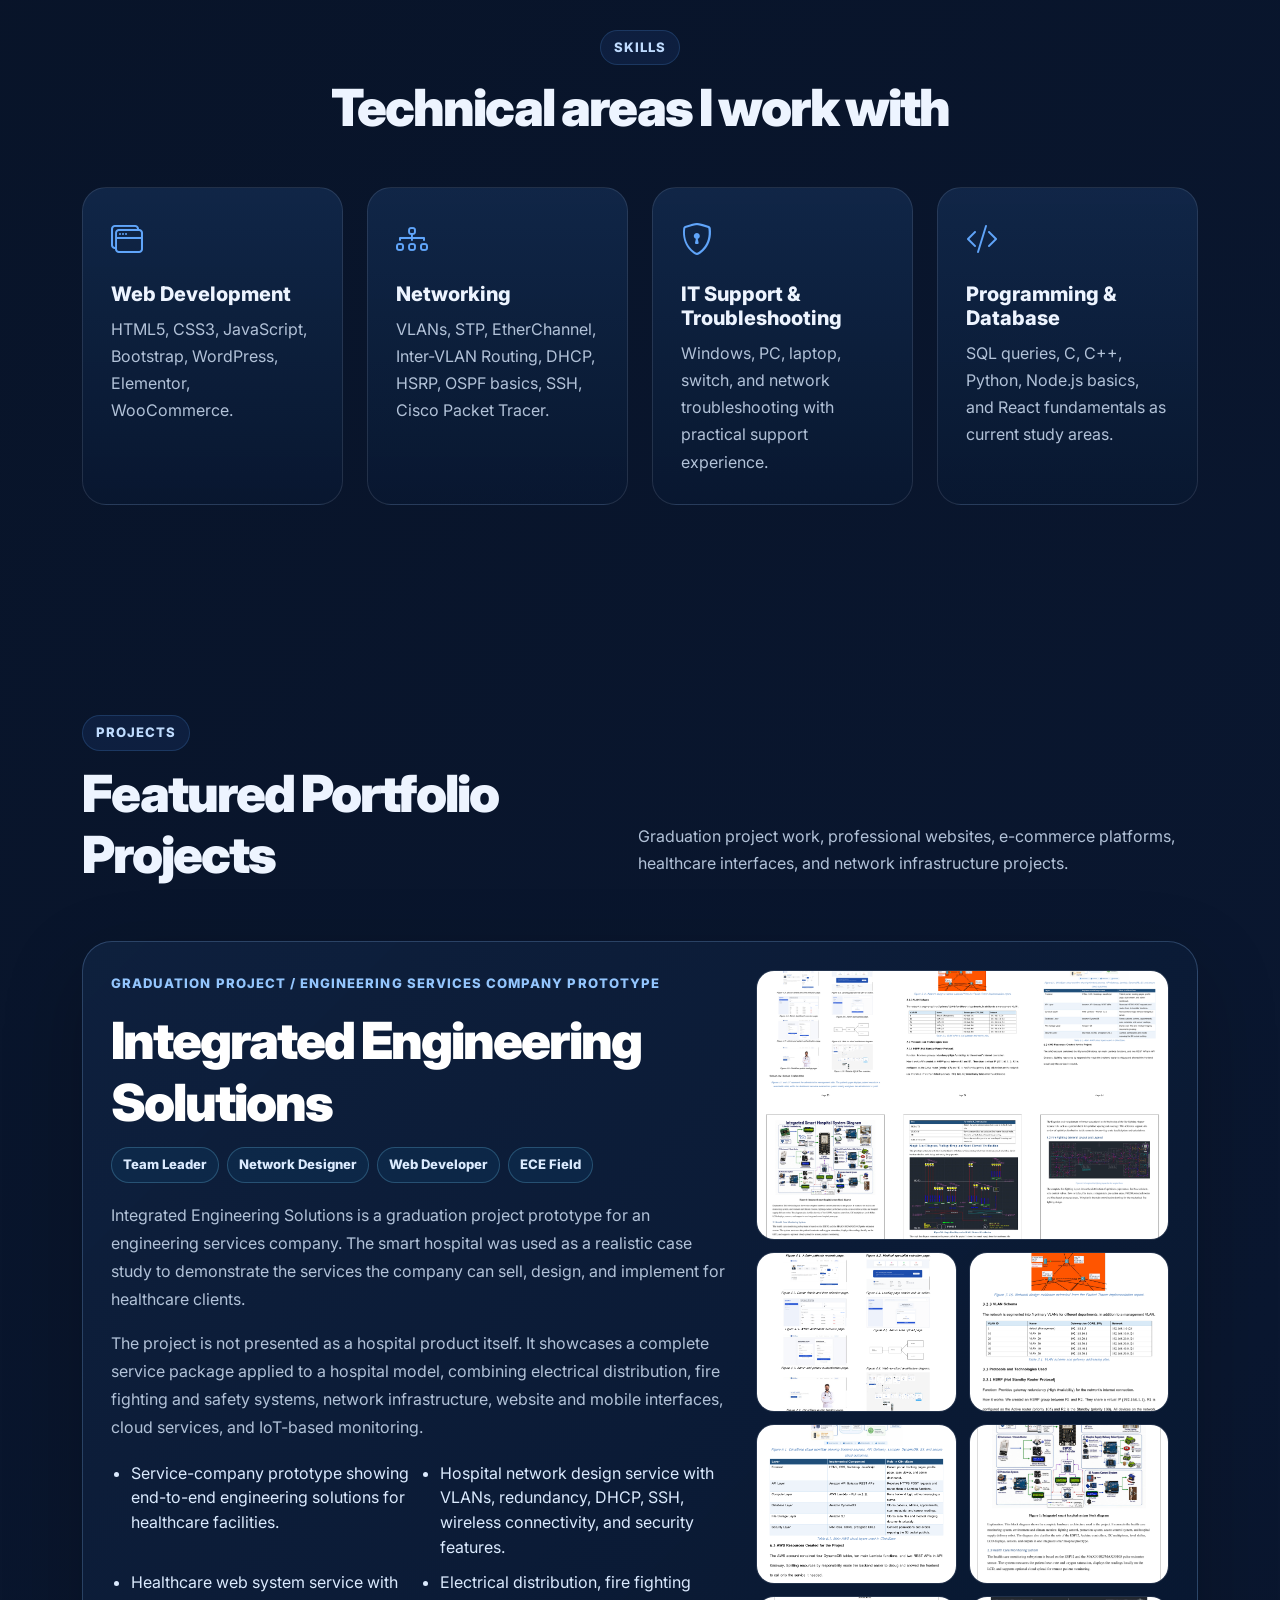
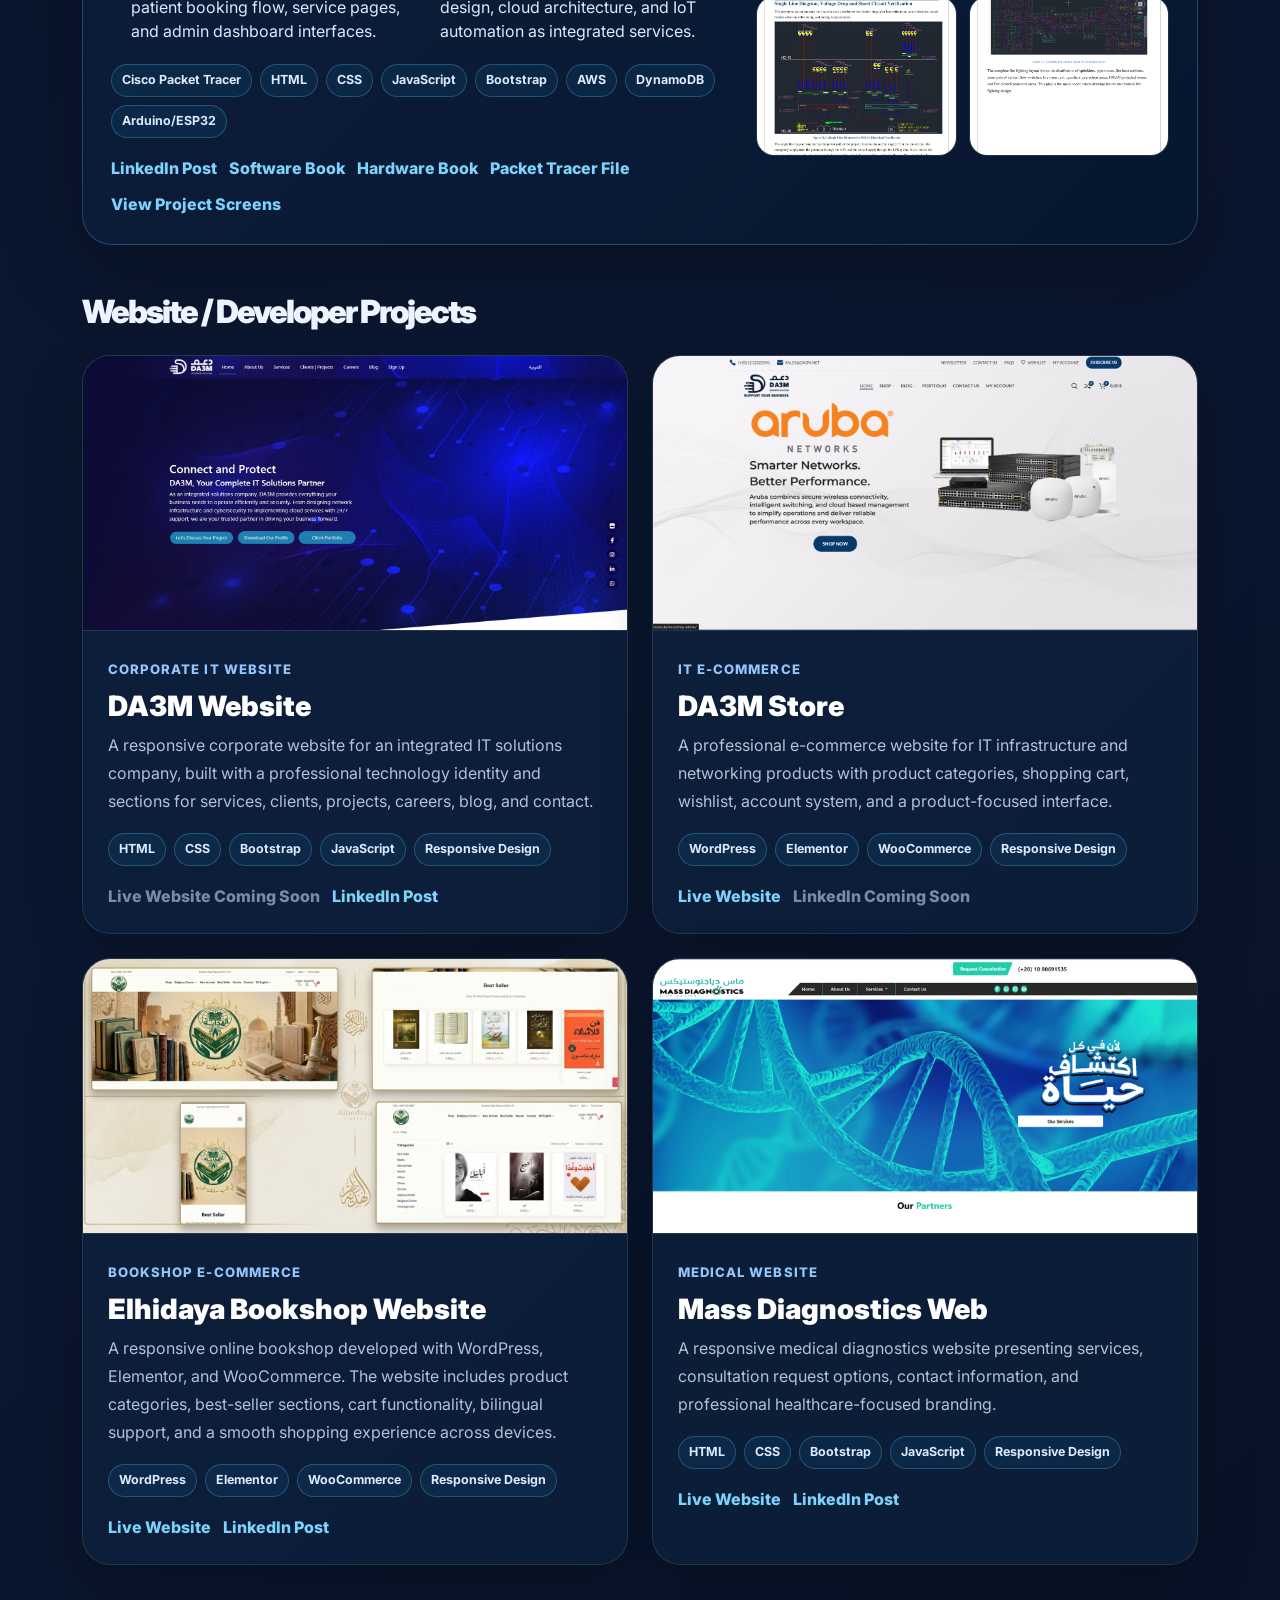
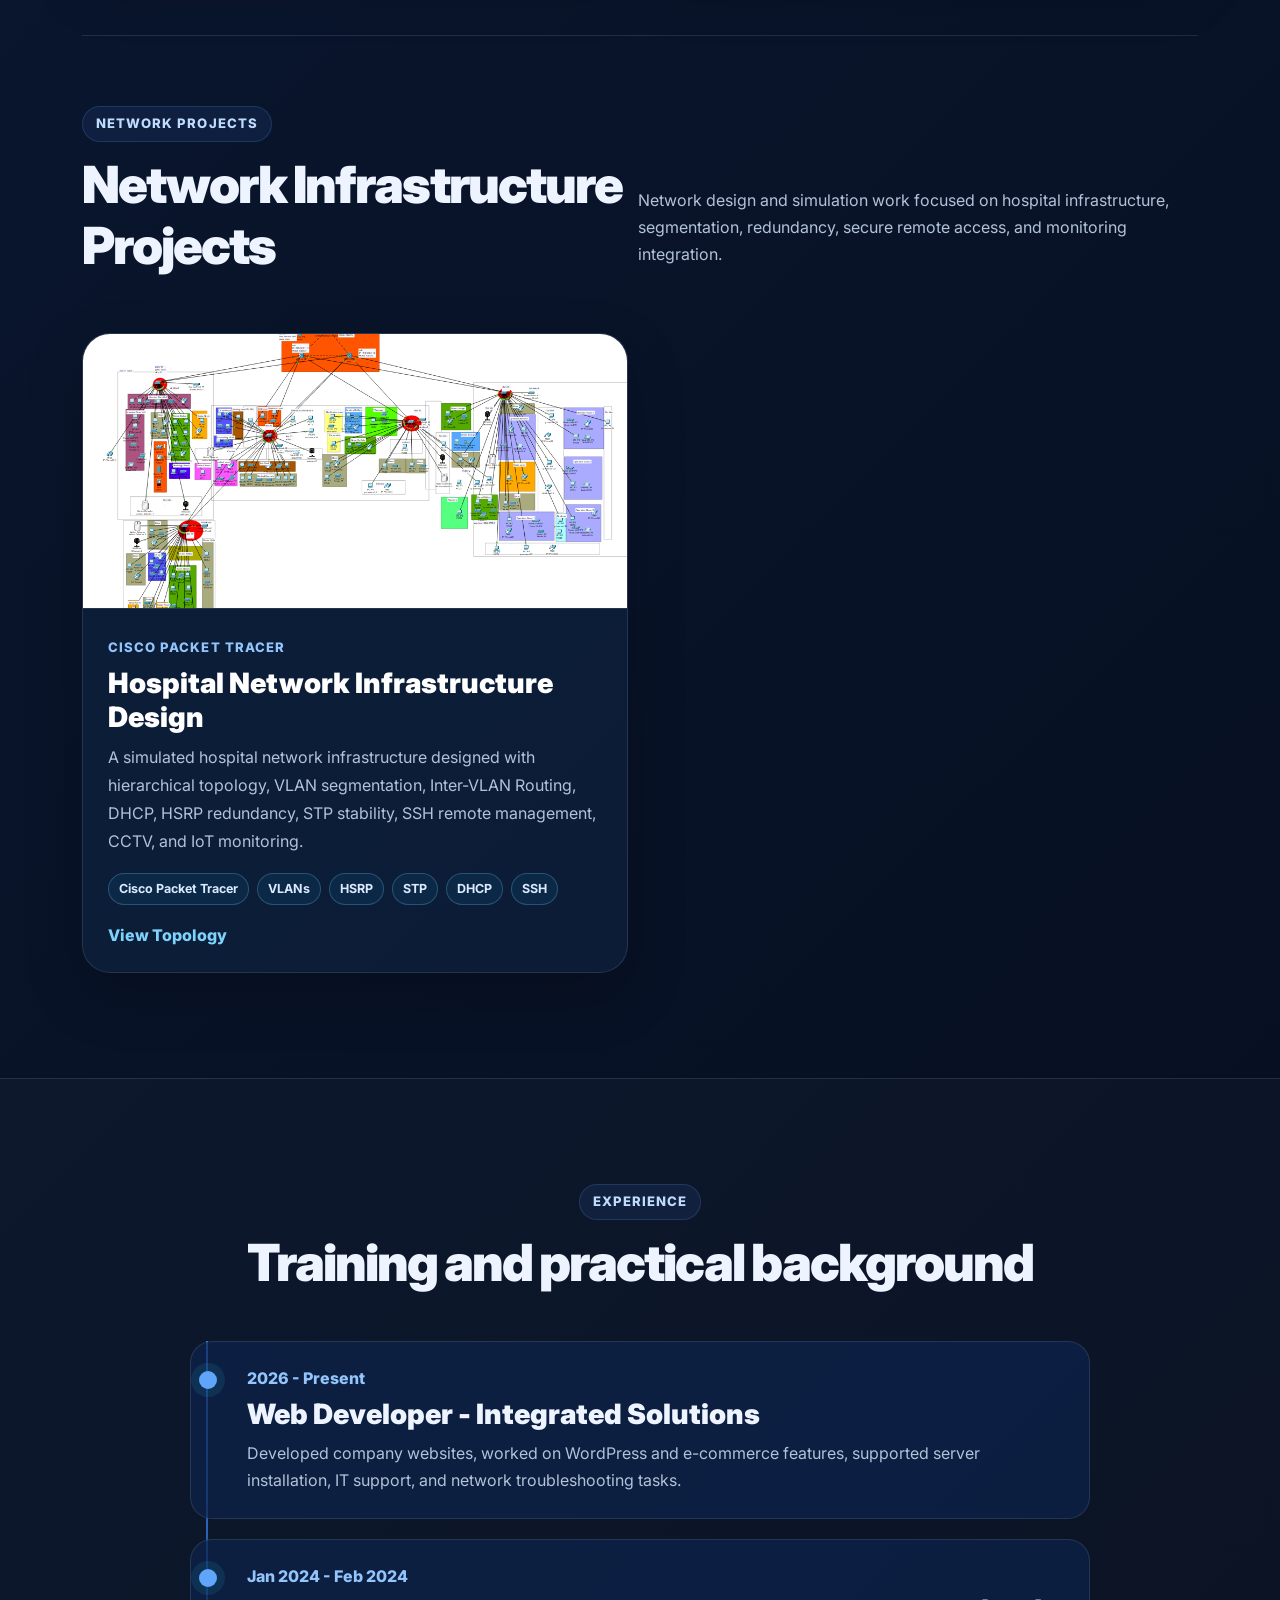
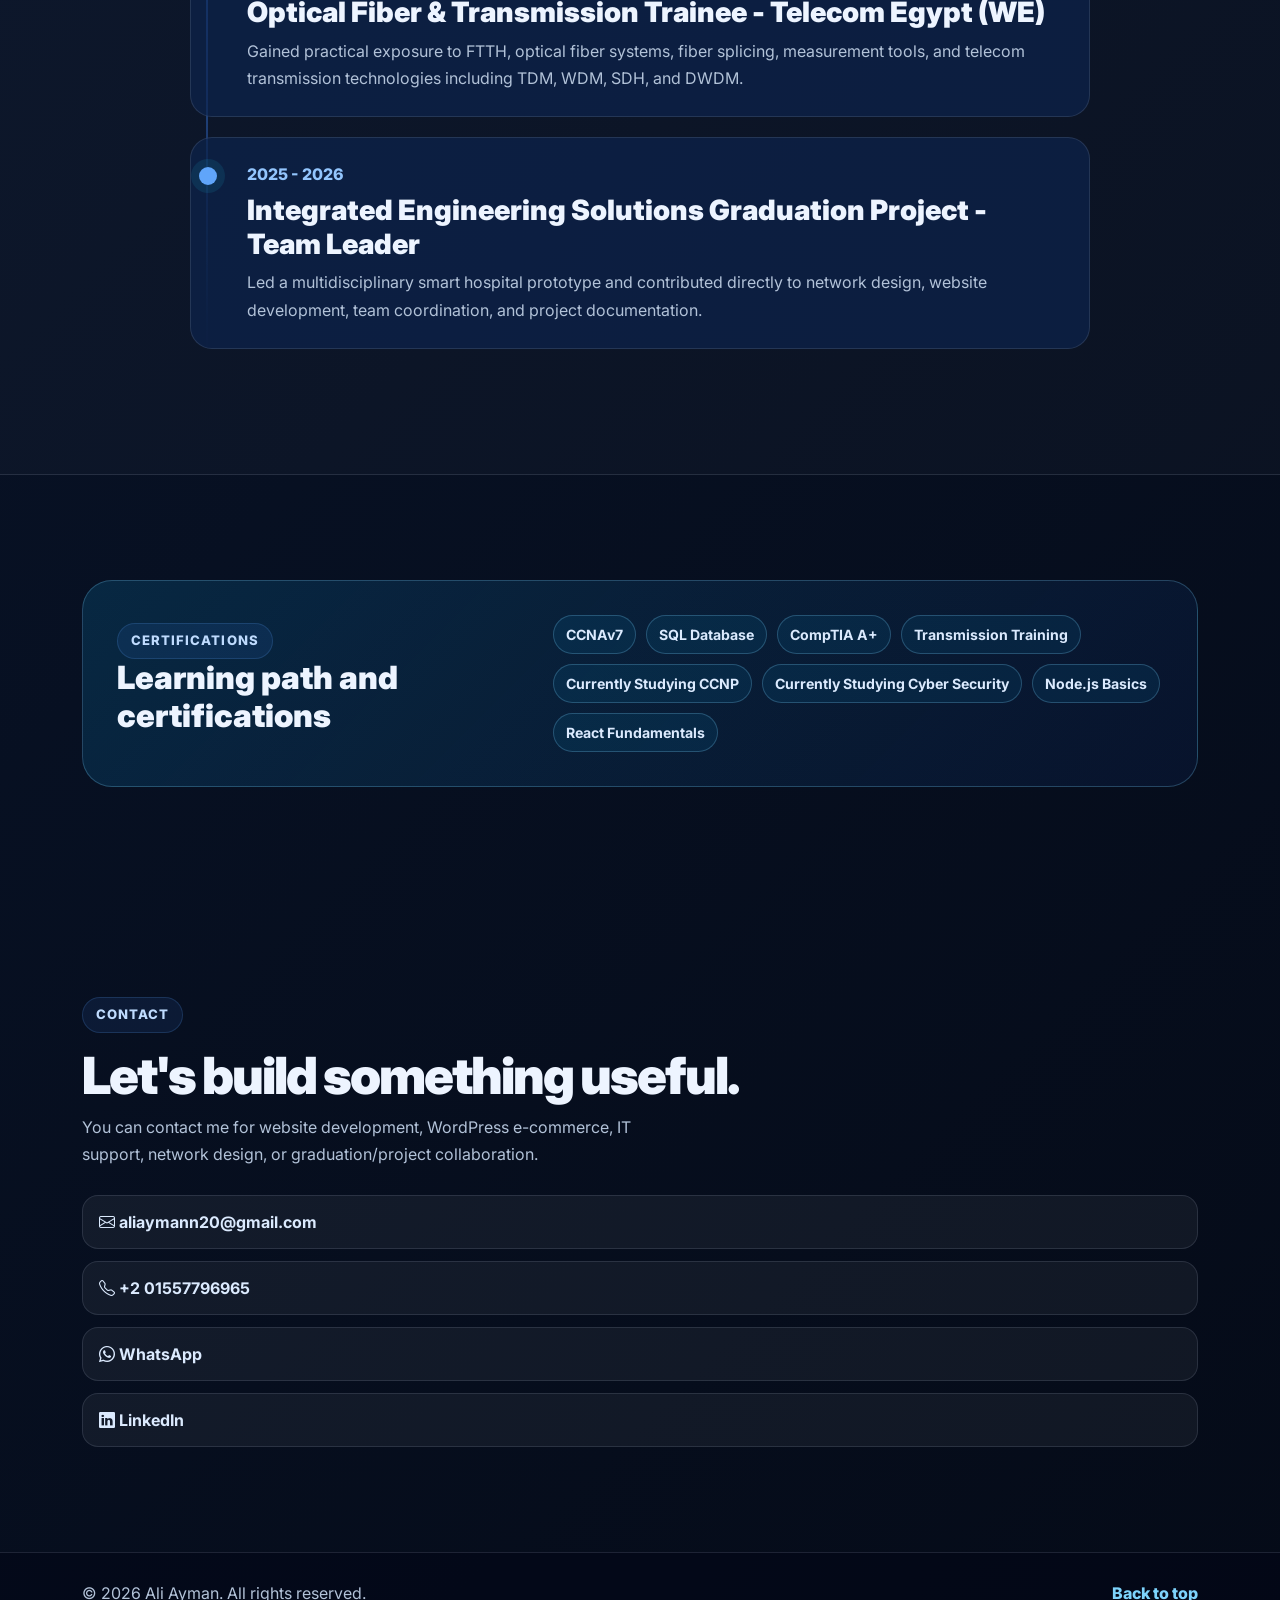
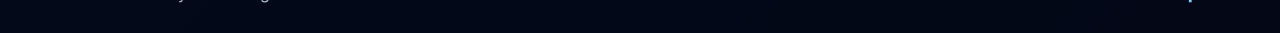
==== commit 87c23e4a: "Update contact phone number in index.html" ====
--- a/index.html
+++ b/index.html
@@ -272,7 +272,7 @@
             <p class="section-note">You can contact me for website development, WordPress e-commerce, IT support, network design, or graduation/project collaboration.</p>
             <div class="contact-links">
               <a href="mailto:aliaymann20@gmail.com"><i class="bi bi-envelope"></i> aliaymann20@gmail.com</a>
-              <a href="tel:+201063047800"><i class="bi bi-telephone"></i> +20 106 304 7800</a>
+              <a href="tel:+201557796965"><i class="bi bi-telephone"></i> +2 01557796965</a>
               <a href="https://wa.me/201557796965?text=Hello%20Ali%2C%20I%20saw%20your%20portfolio%20and%20I%20would%20like%20to%20discuss%20a%20project%20with%20you." target="_blank"><i class="bi bi-whatsapp"></i> WhatsApp</a>
               <a href="https://www.linkedin.com/in/ali-ayman-bb7051313" target="_blank"><i class="bi bi-linkedin"></i> LinkedIn</a>
             </div>
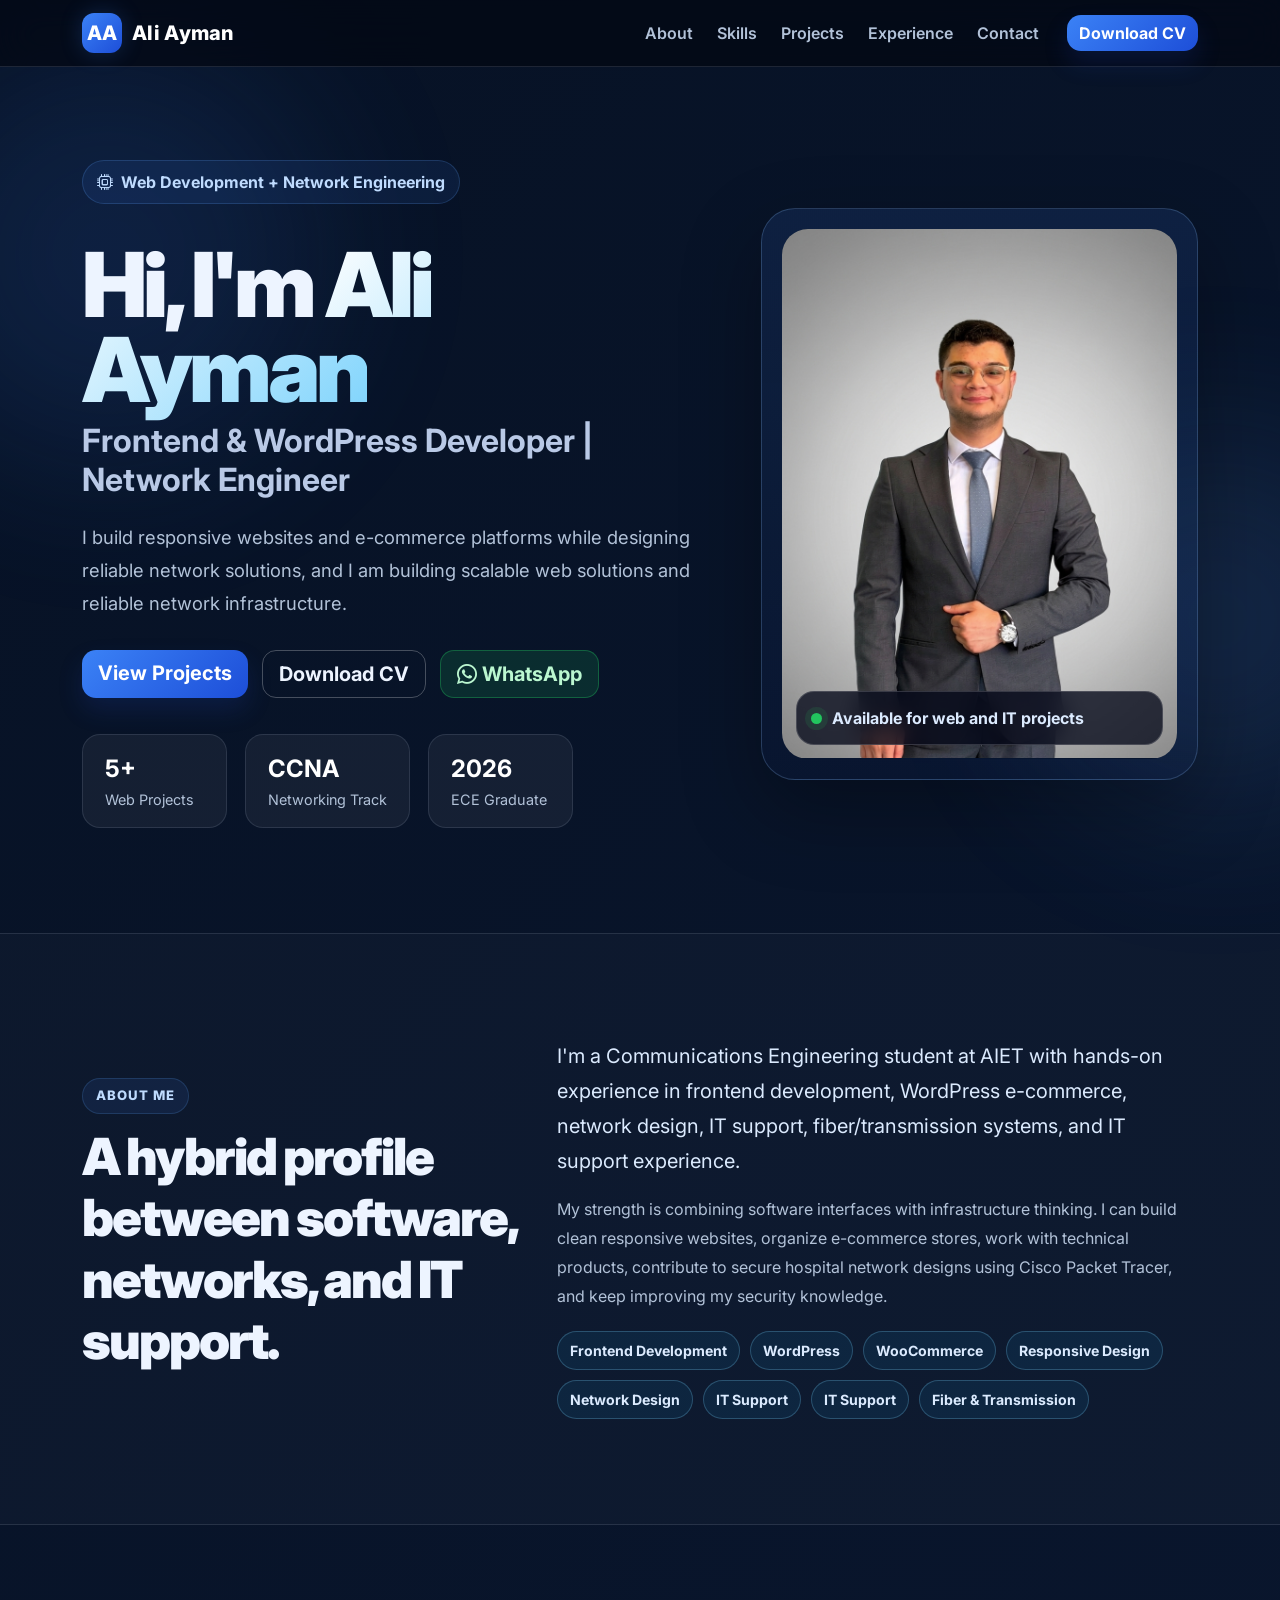
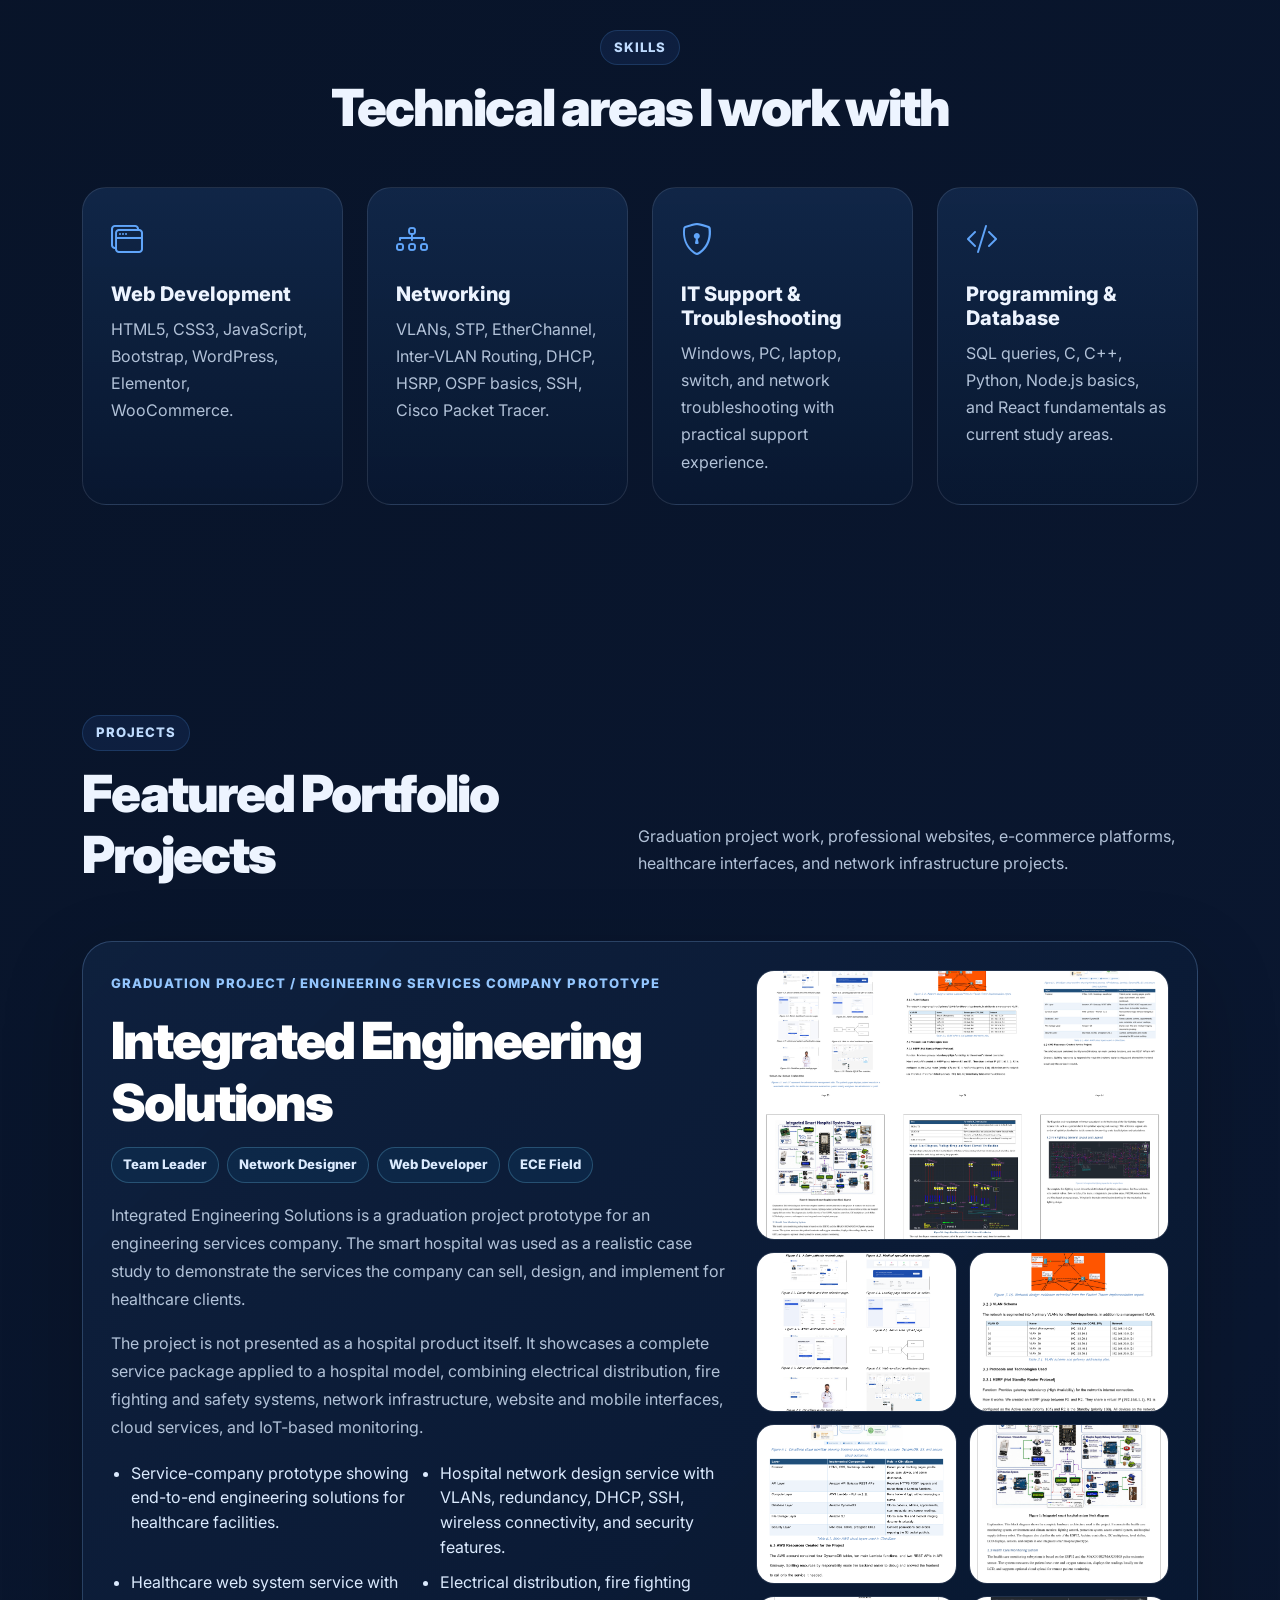
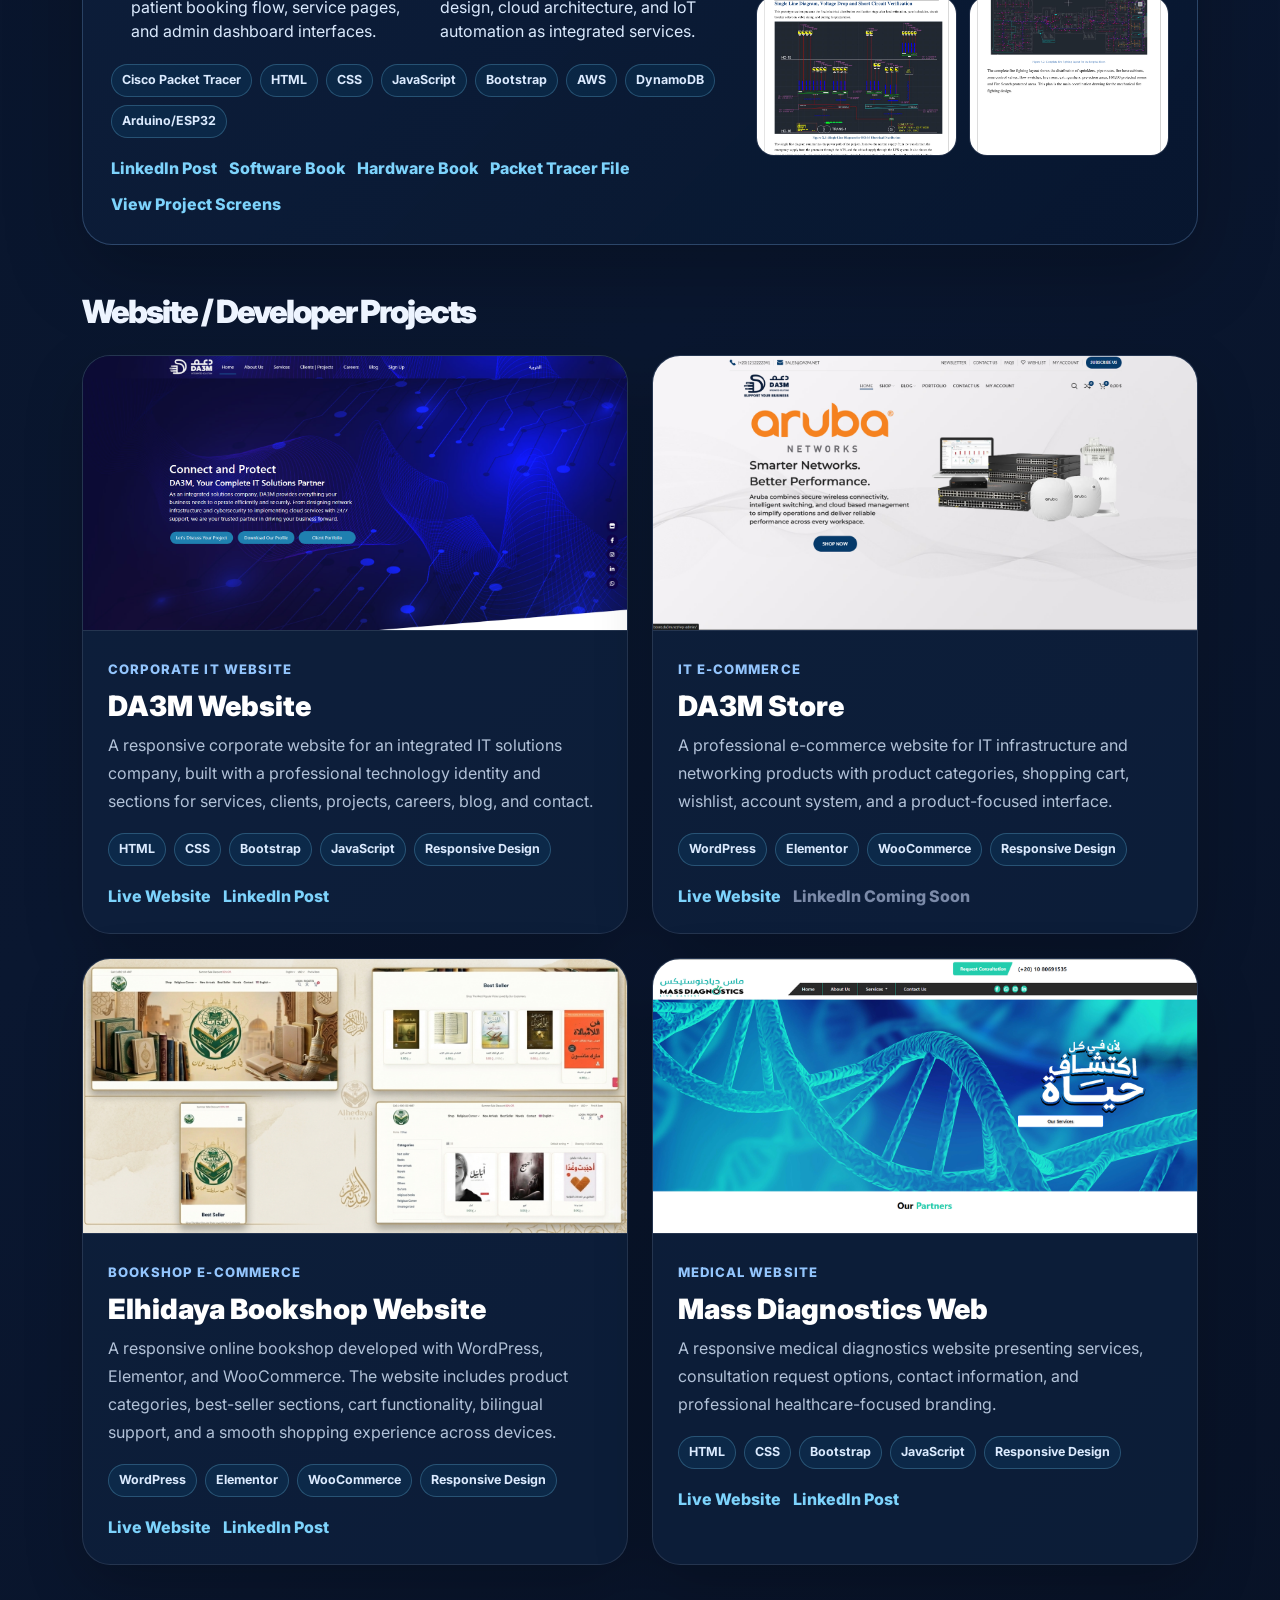
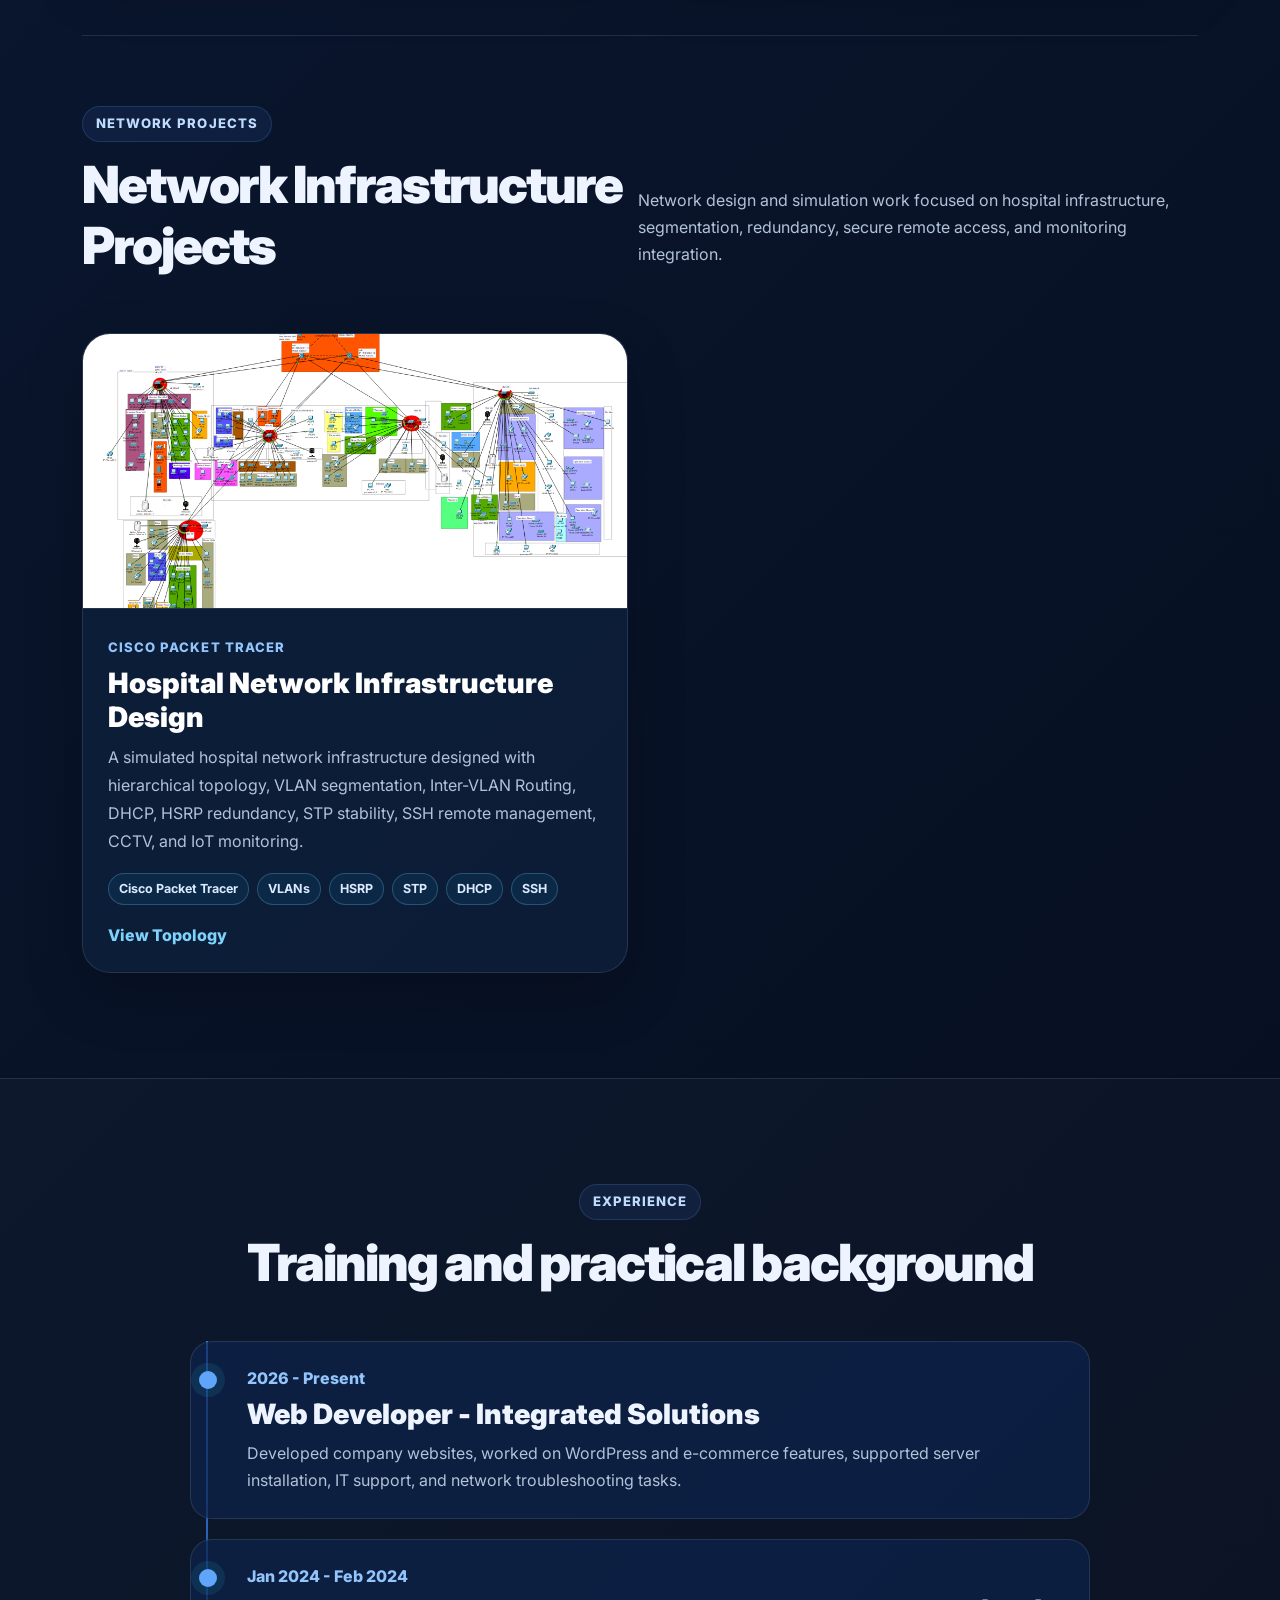
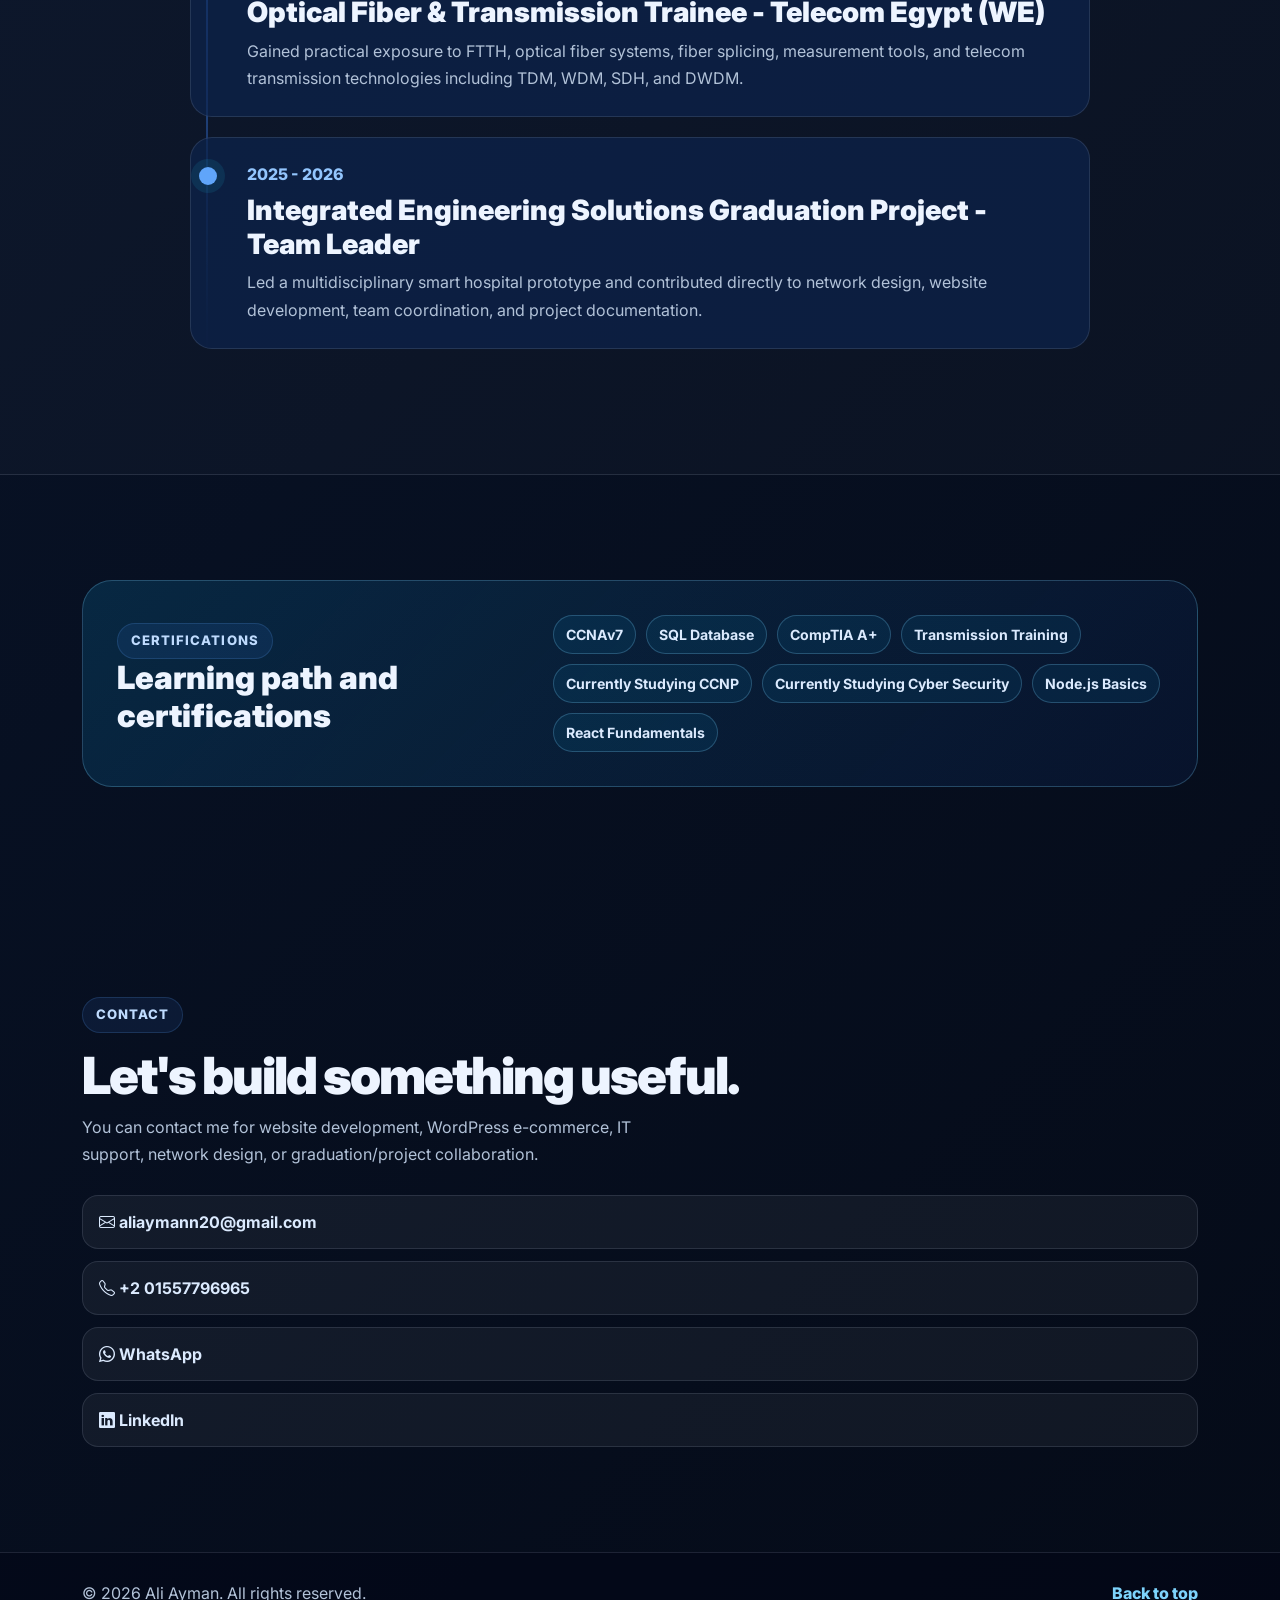
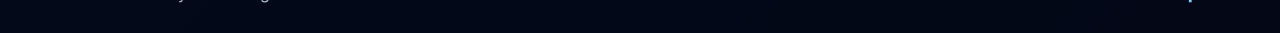
==== commit 1a59dc6c: "Update project links to include live website" ====
--- a/index.html
+++ b/index.html
@@ -163,7 +163,7 @@
                 <h3>DA3M Website</h3>
                 <p>A responsive corporate website for an integrated IT solutions company, built with a professional technology identity and sections for services, clients, projects, careers, blog, and contact.</p>
                 <div class="tech-list"><span>HTML</span><span>CSS</span><span>Bootstrap</span><span>JavaScript</span><span>Responsive Design</span></div>
-                <div class="project-links"><a class="disabled-link" href="#" target="_blank">Live Website Coming Soon</a><a href="https://www.linkedin.com/posts/ali-ayman-bb7051313_webdevelopment-localization-ux-activity-7364755545251119105-vZWO" target="_blank">LinkedIn Post</a></div>
+                <div class="project-links"><a href="da3m.com.eg" target="_blank">Live Website</a><a href="https://www.linkedin.com/posts/ali-ayman-bb7051313_webdevelopment-localization-ux-activity-7364755545251119105-vZWO" target="_blank">LinkedIn Post</a></div>
               </div>
             </article>
           </div>
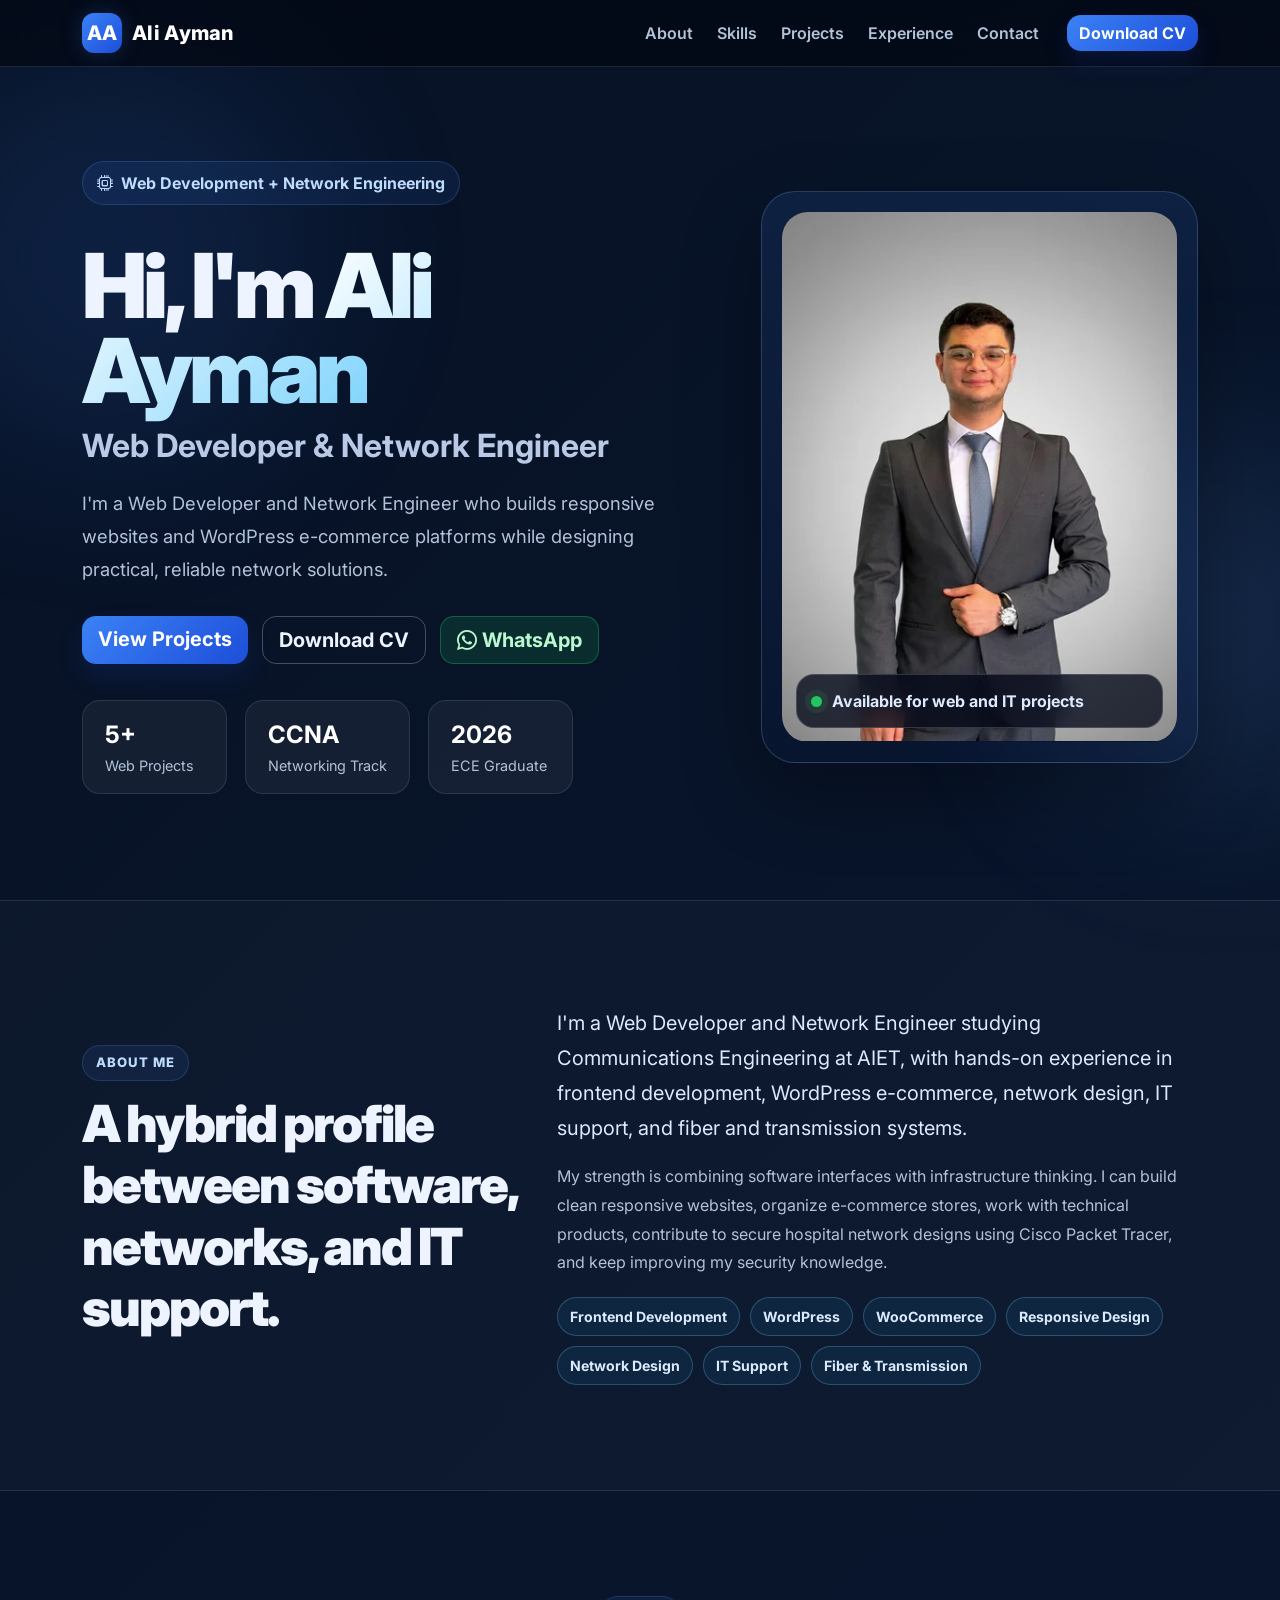
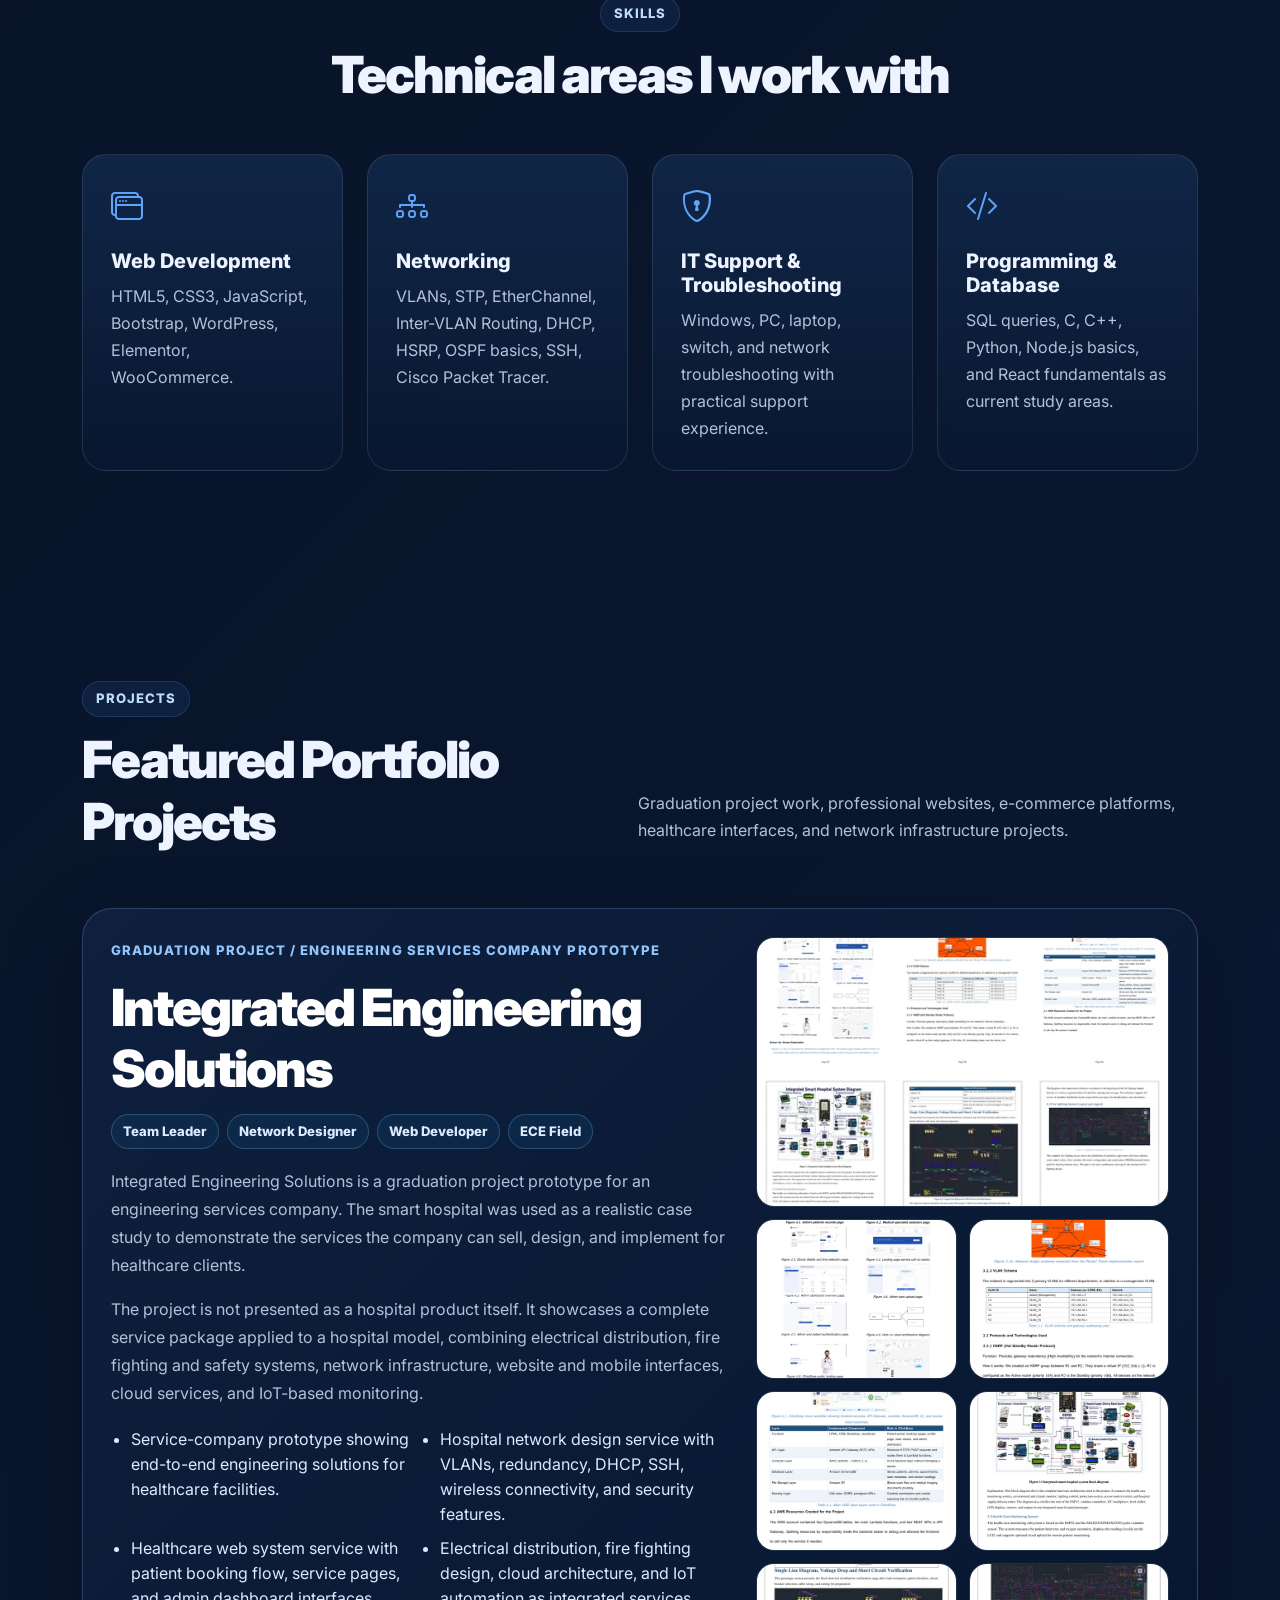
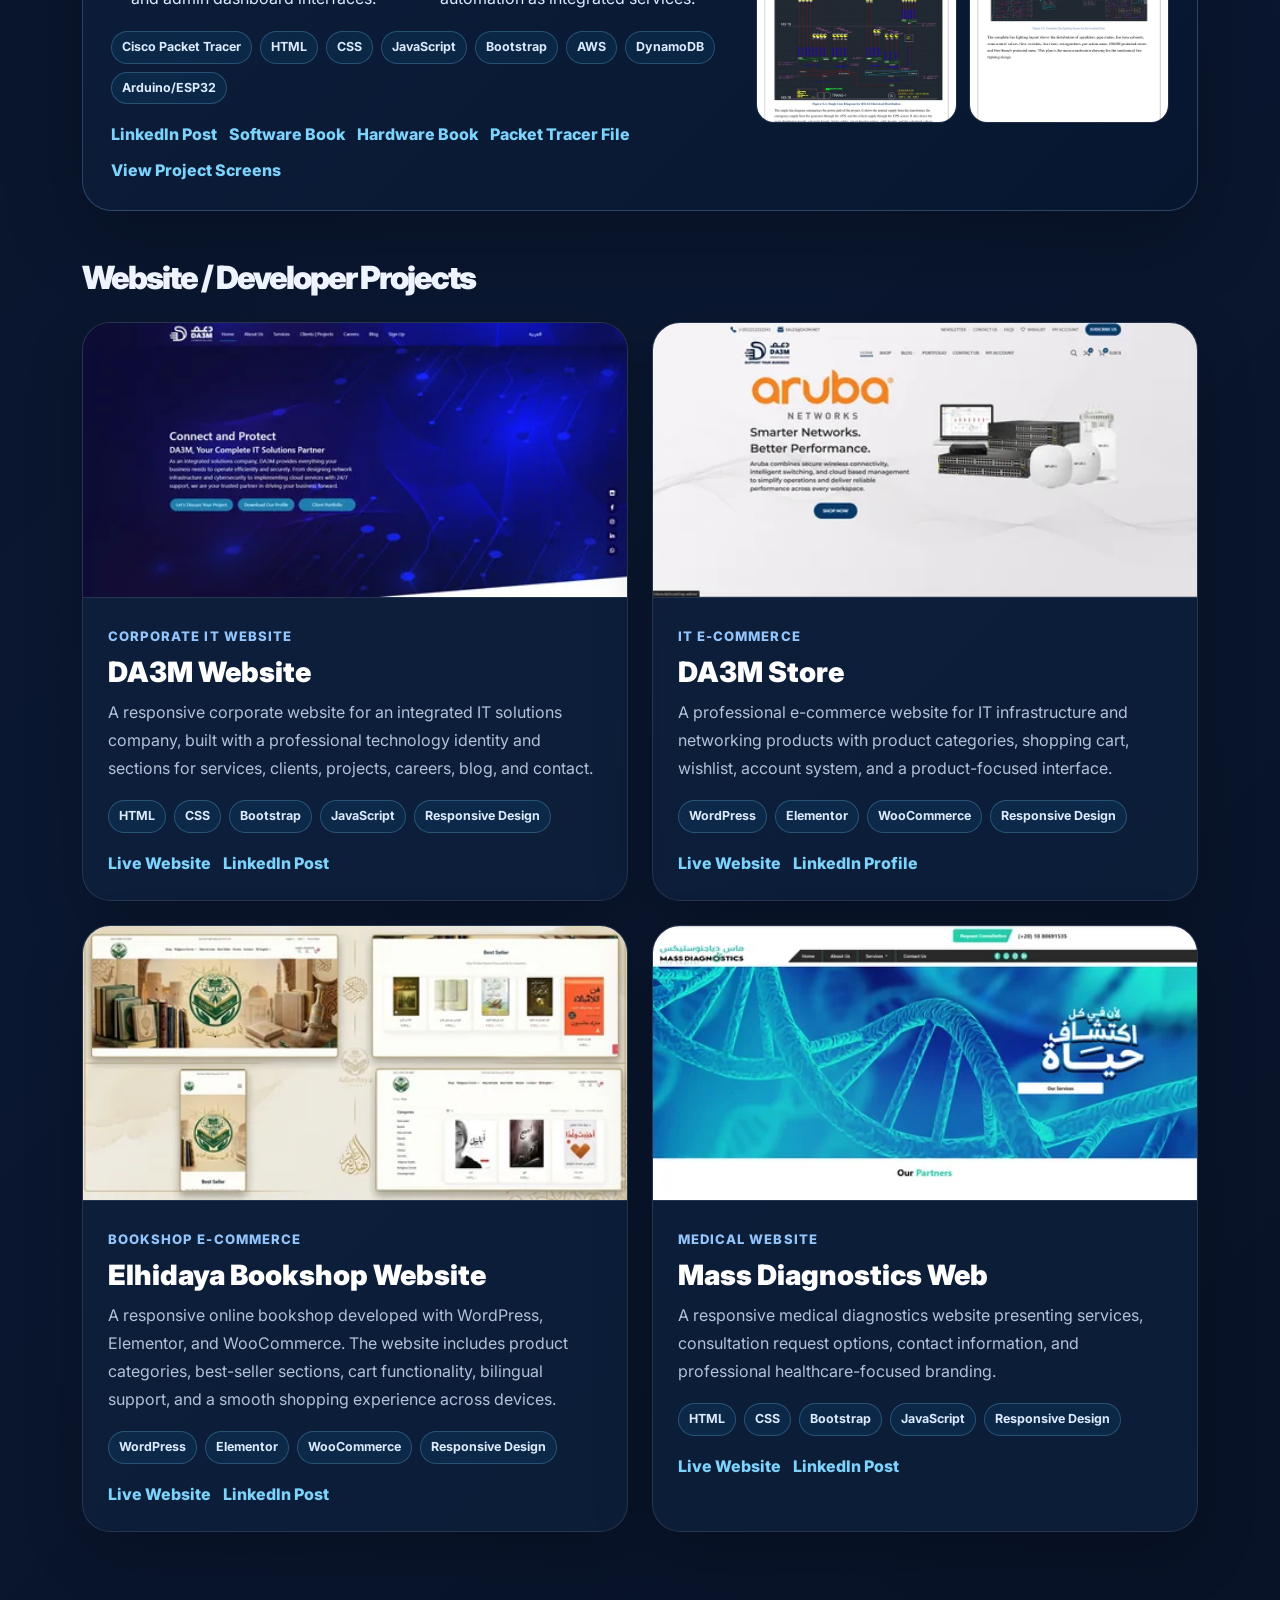
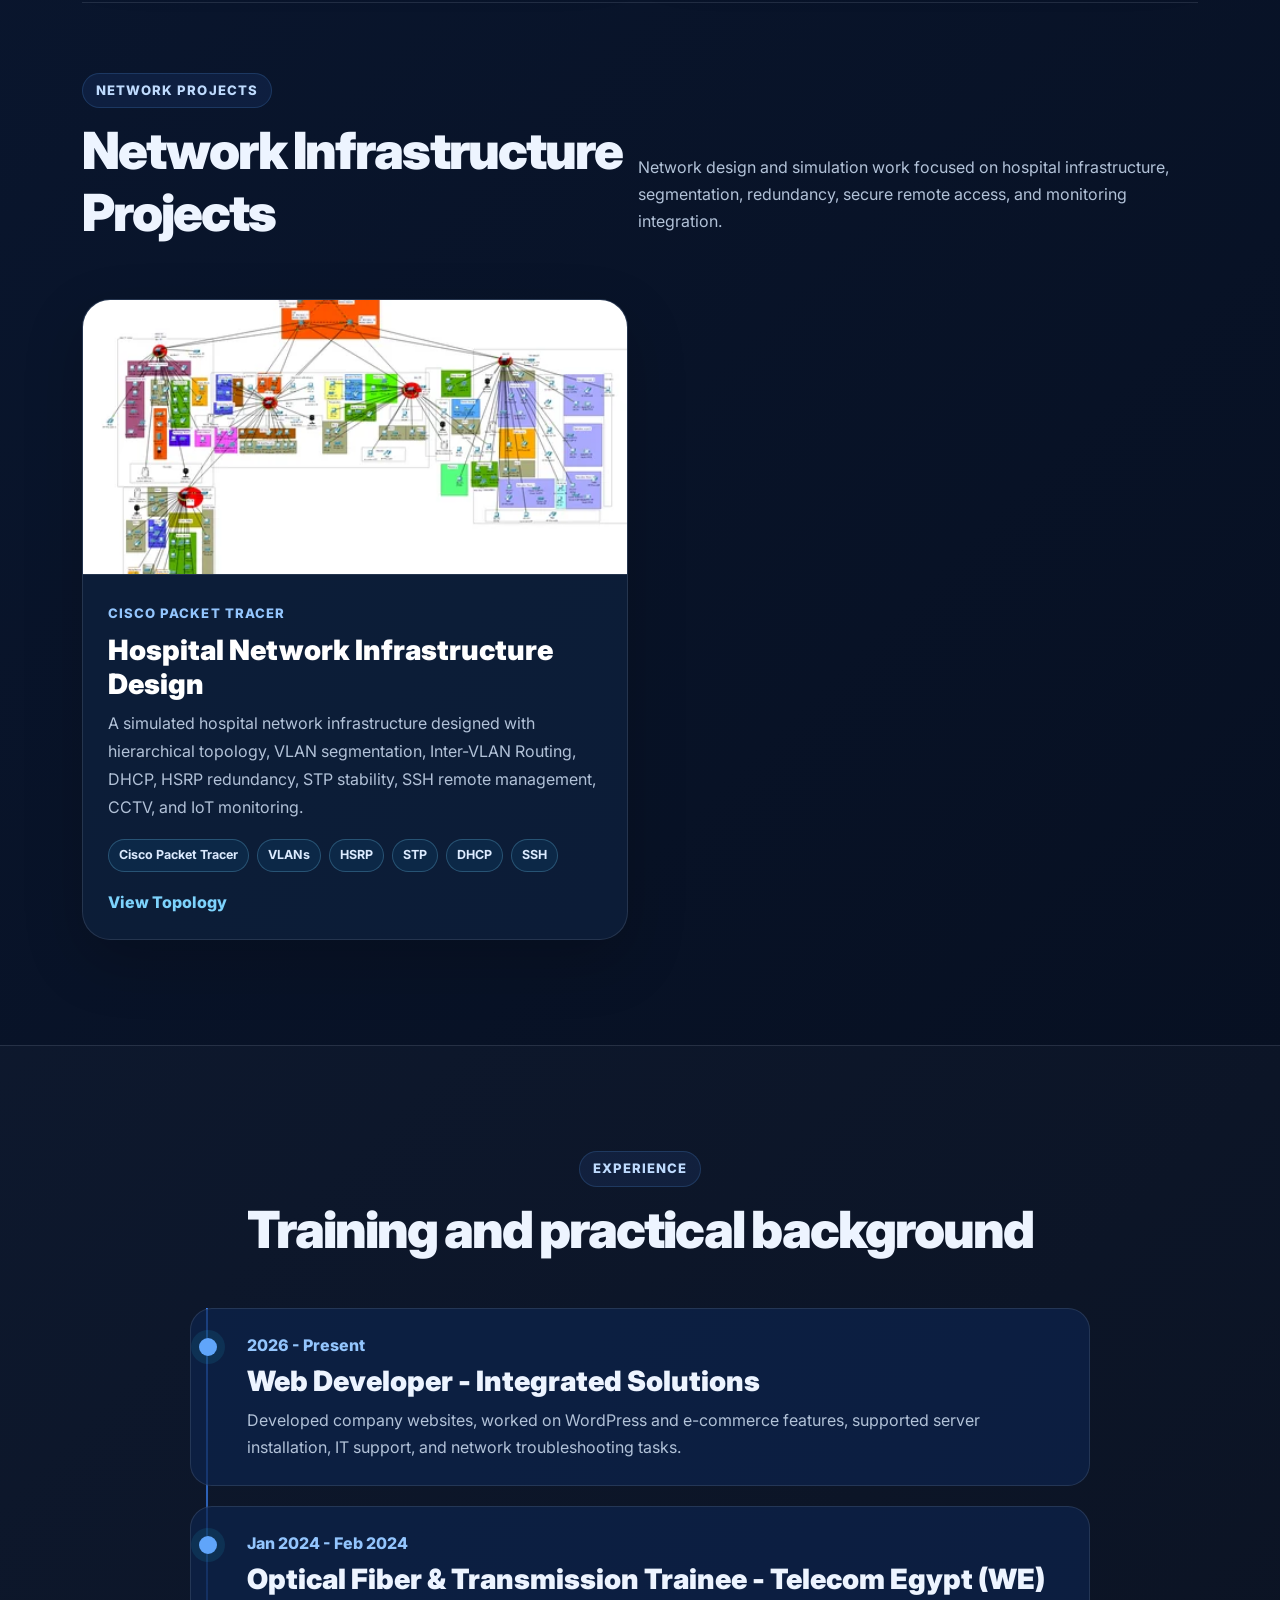
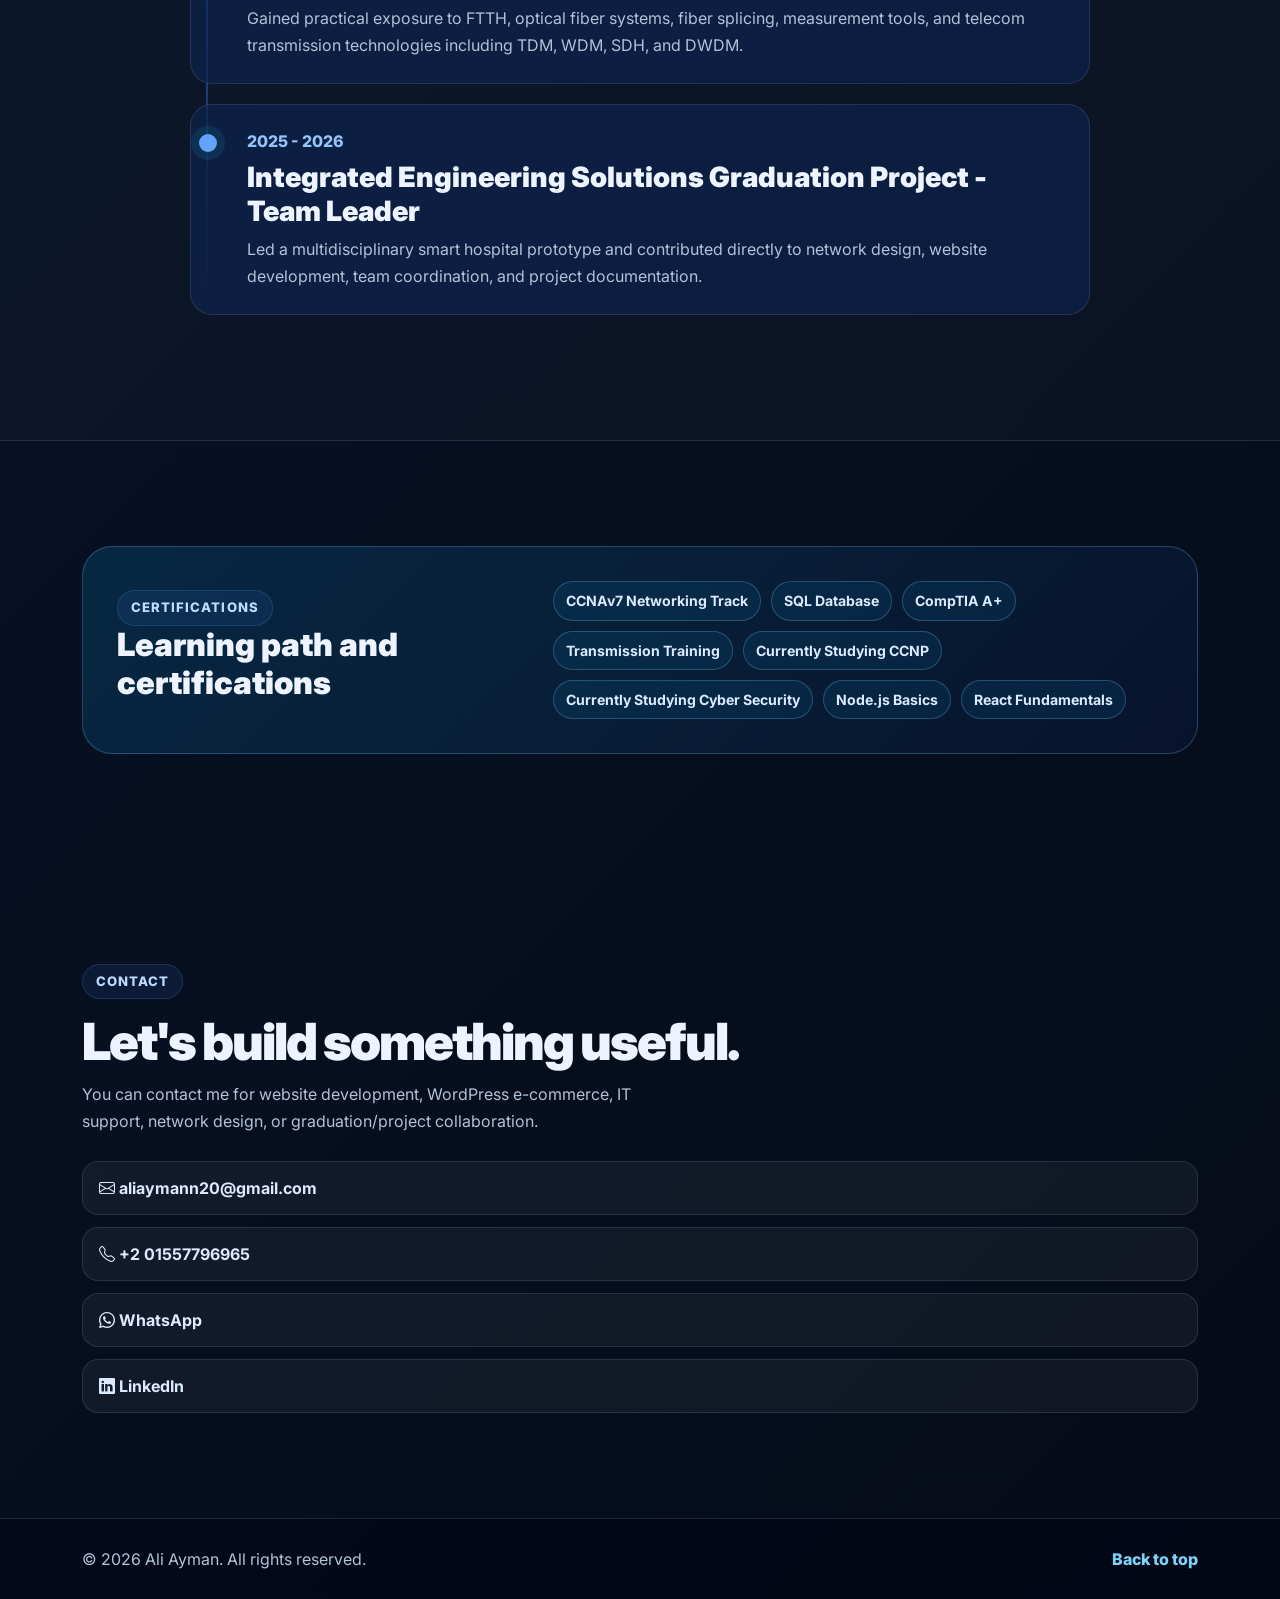
==== commit ecf22483: "SEO and performance optimization" ====
--- a/index.html
+++ b/index.html
@@ -3,25 +3,80 @@
 <head>
   <meta charset="UTF-8" />
   <meta name="viewport" content="width=device-width, initial-scale=1.0" />
-  <title>Ali Ayman | Frontend & WordPress Developer | Network Engineer</title>
-  <meta name="description" content="Ali Ayman portfolio - Frontend and WordPress Developer, Network Engineer, IT Support, Cyber Security learner, and Communications Engineering student." />
+  <title>Ali Ayman | Web Developer &amp; Network Engineer</title>
+  <meta name="description" content="Explore Ali Ayman's portfolio of responsive websites, WordPress projects, and practical network engineering solutions." />
+  <meta name="robots" content="index, follow" />
+  <link rel="canonical" href="https://aliayman20.github.io/eng-aliayman-portfolio/" />
+
+  <meta property="og:type" content="profile" />
+  <meta property="og:title" content="Ali Ayman | Web Developer &amp; Network Engineer" />
+  <meta property="og:description" content="Explore Ali Ayman's portfolio of responsive websites, WordPress projects, and practical network engineering solutions." />
+  <meta property="og:url" content="https://aliayman20.github.io/eng-aliayman-portfolio/" />
+  <meta property="og:site_name" content="Ali Ayman Portfolio" />
+  <meta property="og:image" content="https://aliayman20.github.io/eng-aliayman-portfolio/assets/images/profile-suit-new.png" />
+  <meta property="og:image:alt" content="Ali Ayman, Web Developer and Network Engineer" />
+
+  <meta name="twitter:card" content="summary_large_image" />
+  <meta name="twitter:title" content="Ali Ayman | Web Developer &amp; Network Engineer" />
+  <meta name="twitter:description" content="Explore Ali Ayman's portfolio of responsive websites, WordPress projects, and practical network engineering solutions." />
+  <meta name="twitter:image" content="https://aliayman20.github.io/eng-aliayman-portfolio/assets/images/profile-suit-new.png" />
+  <meta name="twitter:image:alt" content="Ali Ayman, Web Developer and Network Engineer" />
   <link rel="preconnect" href="https://fonts.googleapis.com">
   <link rel="preconnect" href="https://fonts.gstatic.com" crossorigin>
+  <link rel="preconnect" href="https://cdn.jsdelivr.net" crossorigin>
   <link href="https://fonts.googleapis.com/css2?family=Inter:wght@400;500;600;700;800&display=swap" rel="stylesheet">
   <link href="https://cdn.jsdelivr.net/npm/bootstrap@5.3.3/dist/css/bootstrap.min.css" rel="stylesheet">
   <link href="https://cdn.jsdelivr.net/npm/bootstrap-icons@1.11.3/font/bootstrap-icons.css" rel="stylesheet">
   <link rel="icon" type="image/svg+xml" href="assets/images/favicon-aa.svg" />
   <link rel="stylesheet" href="style.css" />
+  <script type="application/ld+json">
+  {
+    "@context": "https://schema.org",
+    "@graph": [
+      {
+        "@type": "Person",
+        "@id": "https://aliayman20.github.io/eng-aliayman-portfolio/#person",
+        "name": "Ali Ayman",
+        "jobTitle": "Web Developer & Network Engineer",
+        "url": "https://aliayman20.github.io/eng-aliayman-portfolio/",
+        "image": "https://aliayman20.github.io/eng-aliayman-portfolio/assets/images/profile-suit-new.png",
+        "sameAs": ["https://www.linkedin.com/in/ali-ayman-bb7051313"],
+        "worksFor": {"@type": "Organization", "name": "Integrated Solutions"},
+        "knowsAbout": ["Web Development", "Frontend Development", "WordPress", "WooCommerce", "Network Engineering", "Network Design", "IT Support"]
+      },
+      {
+        "@type": "WebSite",
+        "@id": "https://aliayman20.github.io/eng-aliayman-portfolio/#website",
+        "url": "https://aliayman20.github.io/eng-aliayman-portfolio/",
+        "name": "Ali Ayman Portfolio",
+        "description": "The professional portfolio of Ali Ayman, a Web Developer and Network Engineer.",
+        "inLanguage": "en",
+        "author": {"@id": "https://aliayman20.github.io/eng-aliayman-portfolio/#person"}
+      },
+      {
+        "@type": "ProfilePage",
+        "@id": "https://aliayman20.github.io/eng-aliayman-portfolio/#profilepage",
+        "url": "https://aliayman20.github.io/eng-aliayman-portfolio/",
+        "name": "Ali Ayman | Web Developer & Network Engineer",
+        "description": "Ali Ayman's professional portfolio, projects, skills, and experience in web development and network engineering.",
+        "isPartOf": {"@id": "https://aliayman20.github.io/eng-aliayman-portfolio/#website"},
+        "mainEntity": {"@id": "https://aliayman20.github.io/eng-aliayman-portfolio/#person"},
+        "inLanguage": "en"
+      }
+    ]
+  }
+  </script>
 </head>
 <body>
-  <div class="page-glow glow-one"></div>
-  <div class="page-glow glow-two"></div>
-
-  <nav class="navbar navbar-expand-lg fixed-top portfolio-nav">
+  <a class="skip-link" href="#main-content">Skip to main content</a>
+  <div class="page-glow glow-one" aria-hidden="true"></div>
+  <div class="page-glow glow-two" aria-hidden="true"></div>
+
+  <nav class="navbar navbar-expand-lg fixed-top portfolio-nav" aria-label="Primary navigation">
     <div class="container">
-      <a class="navbar-brand" href="#home"><span class="brand-mark">AA</span> Ali Ayman</a>
-      <button class="navbar-toggler" type="button" data-bs-toggle="collapse" data-bs-target="#mainNav" aria-controls="mainNav" aria-expanded="false" aria-label="Toggle navigation">
-        <span class="navbar-toggler-icon"></span>
+      <a class="navbar-brand" href="#home"><span class="brand-mark" aria-hidden="true">AA</span> Ali Ayman</a>
+      <button class="navbar-toggler" type="button" aria-controls="mainNav" aria-expanded="false" aria-label="Toggle navigation">
+        <span class="navbar-toggler-icon" aria-hidden="true"></span>
       </button>
       <div class="collapse navbar-collapse" id="mainNav">
         <ul class="navbar-nav ms-auto mb-2 mb-lg-0">
@@ -40,14 +95,13 @@
     <div class="container">
       <div class="row align-items-center g-5">
         <div class="col-lg-7">
-          <p class="eyebrow"><i class="bi bi-cpu"></i> Web Development + Network Engineering</p>
-          <h1>Hi, I'm <span>Ali Ayman</span></h1>
-          <h2>Frontend & WordPress Developer | Network Engineer</h2>
-          <p class="hero-text">I build responsive websites and e-commerce platforms while designing reliable network solutions, and I am building scalable web solutions and reliable network infrastructure.</p>
+          <p class="eyebrow"><i class="bi bi-cpu" aria-hidden="true"></i> Web Development + Network Engineering</p>
+          <h1>Hi, I'm <span>Ali Ayman</span><small>Web Developer &amp; Network Engineer</small></h1>
+          <p class="hero-text">I'm a Web Developer and Network Engineer who builds responsive websites and WordPress e-commerce platforms while designing practical, reliable network solutions.</p>
           <div class="hero-actions">
             <a class="btn btn-primary btn-lg" href="#projects">View Projects</a>
             <a class="btn btn-outline-light btn-lg" href="assets/cv/ALI_AYMAN_MOHAMED_GAMAL.pdf" download>Download CV</a>
-            <a class="btn btn-whatsapp btn-lg" target="_blank" href="https://wa.me/201557796965?text=Hello%20Ali%2C%20I%20saw%20your%20portfolio%20and%20I%20would%20like%20to%20discuss%20a%20project%20with%20you."><i class="bi bi-whatsapp"></i> WhatsApp</a>
+            <a class="btn btn-whatsapp btn-lg" target="_blank" rel="noopener noreferrer" href="https://wa.me/201557796965?text=Hello%20Ali%2C%20I%20saw%20your%20portfolio%20and%20I%20would%20like%20to%20discuss%20a%20project%20with%20you."><i class="bi bi-whatsapp" aria-hidden="true"></i> WhatsApp</a>
           </div>
           <div class="hero-stats">
             <div><strong>5+</strong><span>Web Projects</span></div>
@@ -58,10 +112,10 @@
         <div class="col-lg-5">
           <div class="profile-card">
             <div class="profile-frame">
-              <img src="assets/images/profile-suit-new.png" alt="Ali Ayman professional photo" />
+              <img src="assets/images/optimized/profile-suit-new-838.webp" srcset="assets/images/optimized/profile-suit-new-420.webp 420w, assets/images/optimized/profile-suit-new-838.webp 838w" sizes="(max-width: 991px) calc(100vw - 48px), 451px" width="838" height="1122" decoding="async" fetchpriority="high" alt="Ali Ayman professional photo" />
             </div>
             <div class="profile-meta">
-              <span class="status-dot"></span>
+              <span class="status-dot" aria-hidden="true"></span>
               Available for web and IT projects
             </div>
           </div>
@@ -70,7 +124,7 @@
     </div>
   </header>
 
-  <main>
+  <main id="main-content" tabindex="-1">
     <section id="about" class="section-padding about-section">
       <div class="container">
         <div class="row g-4 align-items-center">
@@ -79,10 +133,10 @@
             <h2 class="section-title">A hybrid profile between software, networks, and IT support.</h2>
           </div>
           <div class="col-lg-7">
-            <p class="lead-text">I'm a Communications Engineering student at AIET with hands-on experience in frontend development, WordPress e-commerce, network design, IT support, fiber/transmission systems, and IT support experience.</p>
+            <p class="lead-text">I'm a Web Developer and Network Engineer studying Communications Engineering at AIET, with hands-on experience in frontend development, WordPress e-commerce, network design, IT support, and fiber and transmission systems.</p>
             <p>My strength is combining software interfaces with infrastructure thinking. I can build clean responsive websites, organize e-commerce stores, work with technical products, contribute to secure hospital network designs using Cisco Packet Tracer, and keep improving my security knowledge.</p>
             <div class="about-tags">
-              <span>Frontend Development</span><span>WordPress</span><span>WooCommerce</span><span>Responsive Design</span><span>Network Design</span><span>IT Support</span><span>IT Support</span><span>Fiber & Transmission</span>
+              <span>Frontend Development</span><span>WordPress</span><span>WooCommerce</span><span>Responsive Design</span><span>Network Design</span><span>IT Support</span><span>Fiber & Transmission</span>
             </div>
           </div>
         </div>
@@ -96,10 +150,10 @@
           <h2 class="section-title">Technical areas I work with</h2>
         </div>
         <div class="row g-4">
-          <div class="col-md-6 col-xl-3"><div class="skill-card"><i class="bi bi-window-stack"></i><h3>Web Development</h3><p>HTML5, CSS3, JavaScript, Bootstrap, WordPress, Elementor, WooCommerce.</p></div></div>
-          <div class="col-md-6 col-xl-3"><div class="skill-card"><i class="bi bi-diagram-3"></i><h3>Networking</h3><p>VLANs, STP, EtherChannel, Inter-VLAN Routing, DHCP, HSRP, OSPF basics, SSH, Cisco Packet Tracer.</p></div></div>
-          <div class="col-md-6 col-xl-3"><div class="skill-card"><i class="bi bi-shield-lock"></i><h3>IT Support &amp; Troubleshooting</h3><p>Windows, PC, laptop, switch, and network troubleshooting with practical support experience.</p></div></div>
-          <div class="col-md-6 col-xl-3"><div class="skill-card"><i class="bi bi-code-slash"></i><h3>Programming & Database</h3><p>SQL queries, C, C++, Python, Node.js basics, and React fundamentals as current study areas.</p></div></div>
+          <div class="col-md-6 col-xl-3"><div class="skill-card"><i class="bi bi-window-stack" aria-hidden="true"></i><h3>Web Development</h3><p>HTML5, CSS3, JavaScript, Bootstrap, WordPress, Elementor, WooCommerce.</p></div></div>
+          <div class="col-md-6 col-xl-3"><div class="skill-card"><i class="bi bi-diagram-3" aria-hidden="true"></i><h3>Networking</h3><p>VLANs, STP, EtherChannel, Inter-VLAN Routing, DHCP, HSRP, OSPF basics, SSH, Cisco Packet Tracer.</p></div></div>
+          <div class="col-md-6 col-xl-3"><div class="skill-card"><i class="bi bi-shield-lock" aria-hidden="true"></i><h3>IT Support &amp; Troubleshooting</h3><p>Windows, PC, laptop, switch, and network troubleshooting with practical support experience.</p></div></div>
+          <div class="col-md-6 col-xl-3"><div class="skill-card"><i class="bi bi-code-slash" aria-hidden="true"></i><h3>Programming & Database</h3><p>SQL queries, C, C++, Python, Node.js basics, and React fundamentals as current study areas.</p></div></div>
         </div>
       </div>
     </section>
@@ -134,21 +188,21 @@
             </ul>
             <div class="tech-list"><span>Cisco Packet Tracer</span><span>HTML</span><span>CSS</span><span>JavaScript</span><span>Bootstrap</span><span>AWS</span><span>DynamoDB</span><span>Arduino/ESP32</span></div>
             <div class="project-links">
-              <a href="https://www.linkedin.com/posts/ali-ayman-bb7051313_graduationproject-smarthospital-webdevelopment-ugcPost-7475122911889010690--jCA/?utm_source=share&utm_medium=member_desktop&amp;rcm=ACoAAE-QEnsBM3VrU-3m-sDHFUaFfIbwqrwM80M" target="_blank">LinkedIn Post</a>
-              <a href="assets/files/integrated-software-engineering-solutions.pdf" target="_blank">Software Book</a>
-              <a href="assets/files/integrated-hardware-engineering-solutions.pdf" target="_blank">Hardware Book</a>
+              <a href="https://www.linkedin.com/posts/ali-ayman-bb7051313_graduationproject-smarthospital-webdevelopment-ugcPost-7475122911889010690--jCA/?utm_source=share&utm_medium=member_desktop&amp;rcm=ACoAAE-QEnsBM3VrU-3m-sDHFUaFfIbwqrwM80M" target="_blank" rel="noopener noreferrer">LinkedIn Post</a>
+              <a href="assets/files/integrated-software-engineering-solutions.pdf" target="_blank" rel="noopener noreferrer">Software Book</a>
+              <a href="assets/files/integrated-hardware-engineering-solutions.pdf" target="_blank" rel="noopener noreferrer">Hardware Book</a>
               <a href="assets/files/hospital-network-packet-tracer.pkt" download>Packet Tracer File</a>
               <a href="#graduation-project">View Project Screens</a>
             </div>
           </div>
           <div class="grad-project-gallery">
-            <img class="main-shot" src="assets/images/graduation/project-preview.png" alt="Integrated Engineering Solutions project overview preview">
-            <img src="assets/images/graduation/website-ui-screens.png" alt="Healthcare website and admin interface screens">
-            <img src="assets/images/graduation/network-design-vlan-hsrp.png" alt="Network design VLAN and HSRP documentation">
-            <img src="assets/images/graduation/cloud-workflow-aws.png" alt="AWS cloud workflow for the project">
-            <img src="assets/images/graduation/smart-hospital-hardware-diagram.png" alt="Smart hospital hardware prototype diagram">
-            <img src="assets/images/graduation/electrical-distribution-sld.png" alt="Electrical distribution single line diagram">
-            <img src="assets/images/graduation/fire-fighting-layout.png" alt="Fire fighting layout documentation">
+            <img class="main-shot" src="assets/images/graduation/optimized/project-preview-960.webp" srcset="assets/images/graduation/optimized/project-preview-480.webp 480w, assets/images/graduation/optimized/project-preview-960.webp 960w" sizes="(max-width: 991px) calc(100vw - 80px), 456px" width="960" height="817" loading="lazy" decoding="async" alt="Integrated Engineering Solutions project overview preview">
+            <img src="assets/images/graduation/optimized/website-ui-screens-960.webp" srcset="assets/images/graduation/optimized/website-ui-screens-480.webp 480w, assets/images/graduation/optimized/website-ui-screens-960.webp 960w" sizes="(max-width: 575px) calc(100vw - 64px), (max-width: 991px) calc(50vw - 48px), 222px" width="960" height="1243" loading="lazy" decoding="async" alt="Healthcare website and admin interface screens">
+            <img src="assets/images/graduation/optimized/network-design-vlan-hsrp-960.webp" srcset="assets/images/graduation/optimized/network-design-vlan-hsrp-480.webp 480w, assets/images/graduation/optimized/network-design-vlan-hsrp-960.webp 960w" sizes="(max-width: 575px) calc(100vw - 64px), (max-width: 991px) calc(50vw - 48px), 222px" width="960" height="1243" loading="lazy" decoding="async" alt="Network design VLAN and HSRP documentation">
+            <img src="assets/images/graduation/optimized/cloud-workflow-aws-960.webp" srcset="assets/images/graduation/optimized/cloud-workflow-aws-480.webp 480w, assets/images/graduation/optimized/cloud-workflow-aws-960.webp 960w" sizes="(max-width: 575px) calc(100vw - 64px), (max-width: 991px) calc(50vw - 48px), 222px" width="960" height="1243" loading="lazy" decoding="async" alt="AWS cloud workflow for the project">
+            <img src="assets/images/graduation/optimized/smart-hospital-hardware-diagram-960.webp" srcset="assets/images/graduation/optimized/smart-hospital-hardware-diagram-480.webp 480w, assets/images/graduation/optimized/smart-hospital-hardware-diagram-960.webp 960w" sizes="(max-width: 575px) calc(100vw - 64px), (max-width: 991px) calc(50vw - 48px), 222px" width="960" height="1243" loading="lazy" decoding="async" alt="Smart hospital hardware prototype diagram">
+            <img src="assets/images/graduation/optimized/electrical-distribution-sld-960.webp" srcset="assets/images/graduation/optimized/electrical-distribution-sld-480.webp 480w, assets/images/graduation/optimized/electrical-distribution-sld-960.webp 960w" sizes="(max-width: 575px) calc(100vw - 64px), (max-width: 991px) calc(50vw - 48px), 222px" width="960" height="1243" loading="lazy" decoding="async" alt="Electrical distribution single line diagram">
+            <img src="assets/images/graduation/optimized/fire-fighting-layout-960.webp" srcset="assets/images/graduation/optimized/fire-fighting-layout-480.webp 480w, assets/images/graduation/optimized/fire-fighting-layout-960.webp 960w" sizes="(max-width: 575px) calc(100vw - 64px), (max-width: 991px) calc(50vw - 48px), 222px" width="960" height="1243" loading="lazy" decoding="async" alt="Fire fighting layout documentation">
           </div>
         </article>
 
@@ -157,52 +211,52 @@
         <div class="row g-4 featured-grid">
           <div class="col-lg-6">
             <article class="project-card featured">
-              <img src="assets/images/da3m-corporate.png" alt="DA3M.NET corporate website screenshot">
+              <img src="assets/images/optimized/da3m-corporate-1440.webp" srcset="assets/images/optimized/da3m-corporate-480.webp 480w, assets/images/optimized/da3m-corporate-960.webp 960w, assets/images/optimized/da3m-corporate-1440.webp 1440w" sizes="(max-width: 991px) calc(100vw - 48px), 546px" width="1440" height="723" loading="lazy" decoding="async" alt="DA3M.NET corporate website screenshot">
               <div class="project-content">
                 <span class="project-type">Corporate IT Website</span>
                 <h3>DA3M Website</h3>
                 <p>A responsive corporate website for an integrated IT solutions company, built with a professional technology identity and sections for services, clients, projects, careers, blog, and contact.</p>
                 <div class="tech-list"><span>HTML</span><span>CSS</span><span>Bootstrap</span><span>JavaScript</span><span>Responsive Design</span></div>
-                <div class="project-links"><a href="da3m.com.eg" target="_blank">Live Website</a><a href="https://www.linkedin.com/posts/ali-ayman-bb7051313_webdevelopment-localization-ux-activity-7364755545251119105-vZWO" target="_blank">LinkedIn Post</a></div>
+                <div class="project-links"><a href="https://da3m.com.eg/" target="_blank" rel="noopener noreferrer">Live Website</a><a href="https://www.linkedin.com/posts/ali-ayman-bb7051313_webdevelopment-localization-ux-activity-7364755545251119105-vZWO" target="_blank" rel="noopener noreferrer">LinkedIn Post</a></div>
               </div>
             </article>
           </div>
 
           <div class="col-lg-6">
             <article class="project-card featured">
-              <img src="assets/images/store-da3m.png" alt="store.da3m.net website screenshot">
+              <img src="assets/images/optimized/store-da3m-1440.webp" srcset="assets/images/optimized/store-da3m-480.webp 480w, assets/images/optimized/store-da3m-960.webp 960w, assets/images/optimized/store-da3m-1440.webp 1440w" sizes="(max-width: 991px) calc(100vw - 48px), 546px" width="1440" height="695" loading="lazy" decoding="async" alt="store.da3m.net website screenshot">
               <div class="project-content">
                 <span class="project-type">IT E-commerce</span>
                 <h3>DA3M Store</h3>
                 <p>A professional e-commerce website for IT infrastructure and networking products with product categories, shopping cart, wishlist, account system, and a product-focused interface.</p>
                 <div class="tech-list"><span>WordPress</span><span>Elementor</span><span>WooCommerce</span><span>Responsive Design</span></div>
-                <div class="project-links"><a href="https://store.da3m.net/" target="_blank">Live Website</a><a class="disabled-link" href="#">LinkedIn Coming Soon</a></div>
+                <div class="project-links"><a href="https://store.da3m.net/" target="_blank" rel="noopener noreferrer">Live Website</a><a href="https://www.linkedin.com/in/ali-ayman-bb7051313" target="_blank" rel="noopener noreferrer">LinkedIn Profile</a></div>
               </div>
             </article>
           </div>
 
           <div class="col-lg-6">
             <article class="project-card featured">
-              <img src="assets/images/elhidaya-bookshop.png" alt="Elhidaya Bookshop website screenshot">
+              <img src="assets/images/optimized/elhidaya-bookshop-1440.webp" srcset="assets/images/optimized/elhidaya-bookshop-480.webp 480w, assets/images/optimized/elhidaya-bookshop-960.webp 960w, assets/images/optimized/elhidaya-bookshop-1440.webp 1440w" sizes="(max-width: 991px) calc(100vw - 48px), 546px" width="1440" height="697" loading="lazy" decoding="async" alt="Elhidaya Bookshop website screenshot">
               <div class="project-content">
                 <span class="project-type">Bookshop E-commerce</span>
                 <h3>Elhidaya Bookshop Website</h3>
                 <p>A responsive online bookshop developed with WordPress, Elementor, and WooCommerce. The website includes product categories, best-seller sections, cart functionality, bilingual support, and a smooth shopping experience across devices.</p>
                 <div class="tech-list"><span>WordPress</span><span>Elementor</span><span>WooCommerce</span><span>Responsive Design</span></div>
-                <div class="project-links"><a href="https://elhidaya-bookshop.com/" target="_blank">Live Website</a><a href="https://www.linkedin.com/posts/ali-ayman-bb7051313_webdevelopment-ecommercewebsite-wordpress-activity-7466567869569425409-gWzf" target="_blank">LinkedIn Post</a></div>
+                <div class="project-links"><a href="https://elhidaya-bookshop.com/" target="_blank" rel="noopener noreferrer">Live Website</a><a href="https://www.linkedin.com/posts/ali-ayman-bb7051313_webdevelopment-ecommercewebsite-wordpress-activity-7466567869569425409-gWzf" target="_blank" rel="noopener noreferrer">LinkedIn Post</a></div>
               </div>
             </article>
           </div>
 
           <div class="col-lg-6">
             <article class="project-card featured">
-              <img src="assets/images/mass-diagnostics.png" alt="Mass Diagnostics website screenshot">
+              <img src="assets/images/optimized/mass-diagnostics-1440.webp" srcset="assets/images/optimized/mass-diagnostics-480.webp 480w, assets/images/optimized/mass-diagnostics-960.webp 960w, assets/images/optimized/mass-diagnostics-1440.webp 1440w" sizes="(max-width: 991px) calc(100vw - 48px), 546px" width="1440" height="724" loading="lazy" decoding="async" alt="Mass Diagnostics website screenshot">
               <div class="project-content">
                 <span class="project-type">Medical Website</span>
                 <h3>Mass Diagnostics Web</h3>
                 <p>A responsive medical diagnostics website presenting services, consultation request options, contact information, and professional healthcare-focused branding.</p>
                 <div class="tech-list"><span>HTML</span><span>CSS</span><span>Bootstrap</span><span>JavaScript</span><span>Responsive Design</span></div>
-                <div class="project-links"><a href="https://www.massdx.com/index.html" target="_blank">Live Website</a><a href="https://www.linkedin.com/posts/ali-ayman-bb7051313_webdevelopment-frontenddeveloper-javascript-activity-7410450386823577600-NKdk" target="_blank">LinkedIn Post</a></div>
+                <div class="project-links"><a href="https://www.massdx.com/index.html" target="_blank" rel="noopener noreferrer">Live Website</a><a href="https://www.linkedin.com/posts/ali-ayman-bb7051313_webdevelopment-frontenddeveloper-javascript-activity-7410450386823577600-NKdk" target="_blank" rel="noopener noreferrer">LinkedIn Post</a></div>
               </div>
             </article>
           </div>
@@ -221,13 +275,13 @@
         <div class="row g-4">
           <div class="col-lg-6">
             <article class="project-card featured network-card">
-              <img src="assets/images/hospital-network.png" alt="Hospital network topology screenshot">
+              <img src="assets/images/optimized/hospital-network-960.webp" srcset="assets/images/optimized/hospital-network-480.webp 480w, assets/images/optimized/hospital-network-960.webp 960w" sizes="(max-width: 991px) calc(100vw - 48px), 546px" width="960" height="672" loading="lazy" decoding="async" alt="Hospital network topology screenshot">
               <div class="project-content">
                 <span class="project-type">Cisco Packet Tracer</span>
                 <h3>Hospital Network Infrastructure Design</h3>
                 <p>A simulated hospital network infrastructure designed with hierarchical topology, VLAN segmentation, Inter-VLAN Routing, DHCP, HSRP redundancy, STP stability, SSH remote management, CCTV, and IoT monitoring.</p>
                 <div class="tech-list"><span>Cisco Packet Tracer</span><span>VLANs</span><span>HSRP</span><span>STP</span><span>DHCP</span><span>SSH</span></div>
-                <div class="project-links"><a href="assets/images/graduation/network-design-vlan-hsrp.png" target="_blank">View Topology</a></div>
+                <div class="project-links"><a href="assets/images/graduation/network-design-vlan-hsrp.png" target="_blank" rel="noopener noreferrer">View Topology</a></div>
               </div>
             </article>
           </div>
@@ -257,7 +311,7 @@
             <h2>Learning path and certifications</h2>
           </div>
           <div class="cert-list">
-            <span>CCNAv7</span><span>SQL Database</span><span>CompTIA A+</span><span>Transmission Training</span><span>Currently Studying CCNP</span><span>Currently Studying Cyber Security</span><span>Node.js Basics</span><span>React Fundamentals</span>
+            <span>CCNAv7 Networking Track</span><span>SQL Database</span><span>CompTIA A+</span><span>Transmission Training</span><span>Currently Studying CCNP</span><span>Currently Studying Cyber Security</span><span>Node.js Basics</span><span>React Fundamentals</span>
           </div>
         </div>
       </div>
@@ -271,10 +325,10 @@
             <h2 class="section-title">Let's build something useful.</h2>
             <p class="section-note">You can contact me for website development, WordPress e-commerce, IT support, network design, or graduation/project collaboration.</p>
             <div class="contact-links">
-              <a href="mailto:aliaymann20@gmail.com"><i class="bi bi-envelope"></i> aliaymann20@gmail.com</a>
-              <a href="tel:+201557796965"><i class="bi bi-telephone"></i> +2 01557796965</a>
-              <a href="https://wa.me/201557796965?text=Hello%20Ali%2C%20I%20saw%20your%20portfolio%20and%20I%20would%20like%20to%20discuss%20a%20project%20with%20you." target="_blank"><i class="bi bi-whatsapp"></i> WhatsApp</a>
-              <a href="https://www.linkedin.com/in/ali-ayman-bb7051313" target="_blank"><i class="bi bi-linkedin"></i> LinkedIn</a>
+              <a href="mailto:aliaymann20@gmail.com"><i class="bi bi-envelope" aria-hidden="true"></i> aliaymann20@gmail.com</a>
+              <a href="tel:+201557796965"><i class="bi bi-telephone" aria-hidden="true"></i> +2 01557796965</a>
+              <a href="https://wa.me/201557796965?text=Hello%20Ali%2C%20I%20saw%20your%20portfolio%20and%20I%20would%20like%20to%20discuss%20a%20project%20with%20you." target="_blank" rel="noopener noreferrer"><i class="bi bi-whatsapp" aria-hidden="true"></i> WhatsApp</a>
+              <a href="https://www.linkedin.com/in/ali-ayman-bb7051313" target="_blank" rel="noopener noreferrer"><i class="bi bi-linkedin" aria-hidden="true"></i> LinkedIn</a>
             </div>
           </div>
           
@@ -290,7 +344,6 @@
     </div>
   </footer>
 
-  <script src="https://cdn.jsdelivr.net/npm/bootstrap@5.3.3/dist/js/bootstrap.bundle.min.js"></script>
   <script src="script.js"></script>
 </body>
 </html>
--- a/style.css
+++ b/style.css
@@ -13,4 +13,11 @@
 .grad-project-gallery .main-shot{grid-column:1/-1;height:270px}
 @media(max-width:991px){.grad-project-card{grid-template-columns:1fr}.project-feature-list{grid-template-columns:1fr}}
 @media(max-width:575px){.grad-project-card{padding:20px;border-radius:24px}.grad-project-gallery .main-shot,.grad-project-gallery img{height:170px}.grad-project-gallery{grid-template-columns:1fr}}
+.skip-link{position:fixed;top:12px;left:12px;z-index:2000;padding:10px 14px;border-radius:10px;background:#fff;color:#071225;font-weight:800;transform:translateY(-150%);transition:transform .2s}
+.skip-link:focus{transform:translateY(0)}
+header[id],section[id],main[id]{scroll-margin-top:100px}
+.hero-section h1 small{display:block;margin-top:14px;font-size:clamp(1.25rem,2.5vw,2rem);font-weight:700;line-height:1.2;letter-spacing:normal;color:#b9c9e6}
+:where(a,button):focus-visible{outline:3px solid #facc15;outline-offset:3px}
+@media(max-width:991px){.navbar-collapse.collapse{display:block;max-height:0;overflow:hidden;visibility:hidden;opacity:0;margin-top:0;padding-top:0;padding-bottom:0;border-width:0;transition:max-height .25s ease,opacity .2s ease,margin .25s ease,padding .25s ease}.navbar-collapse.collapse.show{max-height:520px;visibility:visible;opacity:1;margin-top:14px;padding:16px;border-width:1px}}
+@media(prefers-reduced-motion:reduce){html{scroll-behavior:auto}*,*::before,*::after{animation-duration:.01ms!important;animation-iteration-count:1!important;transition-duration:.01ms!important;scroll-behavior:auto!important}}
 *{box-sizing:border-box} html{scroll-behavior:smooth} body{font-family:'Inter',system-ui,-apple-system,BlinkMacSystemFont,'Segoe UI',sans-serif;background:linear-gradient(135deg,#071225 0%,#0a1730 45%,#050b18 100%);color:var(--text);overflow-x:hidden} a{text-decoration:none}.page-glow{position:fixed;border-radius:999px;filter:blur(90px);opacity:.13;pointer-events:none;z-index:-1}.glow-one{width:420px;height:420px;background:var(--primary);top:5%;left:-8%}.glow-two{width:380px;height:380px;background:var(--accent);right:-10%;bottom:10%}.section-padding{padding:105px 0}.portfolio-nav{background:rgba(3,7,18,.72);backdrop-filter:blur(18px);border-bottom:1px solid var(--line)}.navbar-brand{color:var(--white)!important;font-weight:800;letter-spacing:.3px;display:flex;align-items:center;gap:10px}.brand-mark{width:40px;height:40px;border-radius:12px;background:linear-gradient(135deg,var(--primary),var(--primary-2));display:inline-flex;align-items:center;justify-content:center;font-weight:800;box-shadow:0 0 22px rgba(59,130,246,.22)}.nav-link{color:var(--muted)!important;font-weight:600;margin:0 4px}.nav-link:hover,.nav-link.active{color:var(--white)!important}.navbar-toggler{border-color:rgba(255,255,255,.25)}.navbar-toggler-icon{filter:invert(1)}.btn{border-radius:14px;font-weight:700}.btn-primary{border:0;background:linear-gradient(135deg,var(--primary),var(--primary-2));box-shadow:0 12px 24px rgba(30,64,175,.20)}.btn-primary:hover{transform:translateY(-2px);box-shadow:0 14px 28px rgba(30,64,175,.26)}.btn-outline-light{border-color:rgba(255,255,255,.25);color:var(--text)}.btn-outline-light:hover{background:rgba(255,255,255,.1);color:var(--white)}.btn-whatsapp{background:rgba(34,197,94,.14);border:1px solid rgba(34,197,94,.35);color:#bbf7d0}.btn-whatsapp:hover{background:rgba(34,197,94,.22);color:#fff}.hero-section{min-height:100vh;display:flex;align-items:center;padding-top:160px}.eyebrow{color:#bfdbfe;font-weight:700;display:inline-flex;gap:8px;align-items:center;background:rgba(59,130,246,.10);border:1px solid rgba(96,165,250,.20);padding:9px 14px;border-radius:999px}.hero-section h1{font-size:clamp(3rem,7vw,6.3rem);font-weight:900;line-height:.95;letter-spacing:-4px;margin:22px 0 10px}.hero-section h1 span{background:linear-gradient(135deg,#fff,#7dd3fc);-webkit-background-clip:text;color:transparent}.hero-section h2{font-size:clamp(1.25rem,2.5vw,2rem);font-weight:700;color:#b9c9e6}.hero-text{max-width:680px;color:var(--muted);font-size:1.15rem;line-height:1.8;margin:22px 0 30px}.hero-actions{display:flex;flex-wrap:wrap;gap:14px}.hero-stats{display:flex;gap:18px;margin-top:36px;flex-wrap:wrap}.hero-stats div{background:rgba(255,255,255,.055);border:1px solid var(--line);padding:16px 22px;border-radius:18px;min-width:145px}.hero-stats strong{display:block;font-size:1.5rem;color:#fff}.hero-stats span{color:var(--muted);font-size:.9rem}.profile-card{position:relative;background:linear-gradient(180deg,rgba(59,130,246,.12),rgba(30,64,175,.05));border:1px solid rgba(147,197,253,.22);border-radius:34px;padding:20px;box-shadow:0 30px 80px rgba(0,0,0,.3)}.profile-frame{border-radius:26px;overflow:hidden;min-height:530px;background:#07152f}.profile-frame img{width:100%;height:100%;object-fit:cover;display:block}.profile-meta{position:absolute;left:34px;right:34px;bottom:34px;background:rgba(2,6,23,.76);border:1px solid rgba(255,255,255,.16);border-radius:18px;padding:14px;color:#dbeafe;display:flex;align-items:center;gap:10px;backdrop-filter:blur(12px);font-weight:700}.status-dot{width:11px;height:11px;background:var(--success);border-radius:999px;box-shadow:0 0 0 6px rgba(34,197,94,.12)}.section-label{display:inline-flex;align-items:center;width:max-content;color:#bfdbfe;background:rgba(59,130,246,.10);border:1px solid rgba(96,165,250,.18);border-radius:999px;padding:7px 13px;font-weight:800;font-size:.82rem;text-transform:uppercase;letter-spacing:.08em}.section-title{font-size:clamp(2rem,4vw,3.2rem);font-weight:900;letter-spacing:-2px;margin-top:12px}.section-note{color:var(--muted);max-width:560px;line-height:1.7}.about-section,.experience-section{background:rgba(255,255,255,.025);border-top:1px solid var(--line);border-bottom:1px solid var(--line)}.lead-text{font-size:1.25rem;color:#dbeafe;line-height:1.75}.about-section p:not(.lead-text){color:var(--muted);line-height:1.8}.about-tags{display:flex;gap:10px;flex-wrap:wrap;margin-top:20px}.about-tags span,.tech-list span,.cert-list span{color:#dbeafe;border:1px solid rgba(125,211,252,.25);background:rgba(14,165,233,.09);border-radius:999px;padding:8px 12px;font-size:.88rem;font-weight:700}.skill-card{height:100%;background:linear-gradient(180deg,rgba(19,43,79,.78),rgba(9,24,49,.82));border:1px solid var(--line);border-radius:24px;padding:28px;transition:.25s}.skill-card:hover,.project-card:hover,.mini-project:hover{transform:translateY(-4px);border-color:rgba(147,197,253,.35)}.skill-card i{font-size:2rem;color:var(--accent)}.skill-card h3{font-size:1.25rem;margin:18px 0 10px;font-weight:800}.skill-card p{color:var(--muted);line-height:1.7;margin:0}.project-card{height:100%;background:rgba(15,34,64,.68);border:1px solid var(--line);border-radius:28px;overflow:hidden;transition:.25s;box-shadow:0 22px 60px rgba(0,0,0,.2)}.project-card img{width:100%;height:275px;object-fit:cover;border-bottom:1px solid var(--line)}.project-content{padding:25px}.project-type{display:inline-block;color:#93c5fd;font-size:.82rem;font-weight:800;text-transform:uppercase;letter-spacing:.08em;margin-bottom:10px}.project-content h3,.clinic-gallery h3,.mini-project h3{font-weight:900;color:#fff}.project-content p{color:var(--muted);line-height:1.75}.tech-list{display:flex;flex-wrap:wrap;gap:8px;margin:18px 0}.tech-list span{font-size:.78rem;padding:6px 10px}.project-links{display:flex;flex-wrap:wrap;gap:12px;margin-top:16px}.project-links a,.mini-project a,.footer a{color:#7dd3fc;font-weight:800}.disabled-link{color:#7b8aa8!important;pointer-events:none}.project-divider{height:1px;background:var(--line);margin:70px 0}.clinic-gallery{background:rgba(255,255,255,.04);border:1px solid var(--line);border-radius:28px;padding:24px}.clinic-gallery img{width:100%;height:210px;object-fit:cover;border-radius:18px;border:1px solid var(--line)}.small-title{font-size:2rem}.mini-project{height:100%;display:flex;gap:18px;background:rgba(15,34,64,.58);border:1px solid var(--line);border-radius:22px;padding:16px;transition:.25s}.mini-project img{width:126px;height:110px;object-fit:cover;border-radius:16px;flex-shrink:0}.mini-project p{color:var(--muted);line-height:1.55;font-size:.94rem}.timeline{position:relative;max-width:900px;margin:auto}.timeline:before{content:"";position:absolute;left:16px;top:0;bottom:0;width:2px;background:linear-gradient(var(--primary),transparent)}.timeline-item{position:relative;background:rgba(13,36,77,.7);border:1px solid var(--line);border-radius:22px;padding:24px 24px 24px 56px;margin-bottom:20px}.timeline-item:before{content:"";position:absolute;left:8px;top:29px;width:18px;height:18px;border-radius:50%;background:var(--accent);box-shadow:0 0 0 8px rgba(34,211,238,.1)}.timeline-item span{color:#93c5fd;font-weight:800}.timeline-item h3{font-weight:900;margin:8px 0}.timeline-item p{color:var(--muted);line-height:1.7;margin:0}.cert-box{background:linear-gradient(135deg,rgba(14,165,233,.16),rgba(37,99,235,.08));border:1px solid rgba(125,211,252,.25);border-radius:30px;padding:34px;display:grid;grid-template-columns:1fr 1.5fr;gap:30px;align-items:center}.cert-box h2{font-weight:900}.cert-list{display:flex;flex-wrap:wrap;gap:10px}.contact-links{display:flex;flex-direction:column;gap:12px;margin-top:26px}.contact-links a{color:#dbeafe;background:rgba(255,255,255,.05);border:1px solid var(--line);border-radius:16px;padding:14px 16px;font-weight:700}.contact-links a:hover{background:rgba(14,165,233,.12);color:#fff}.contact-form{background:rgba(13,36,77,.76);border:1px solid var(--line);border-radius:28px;padding:28px}.contact-form label{font-weight:800;color:#dbeafe;margin-bottom:8px}.form-control{background:rgba(2,6,23,.55);border:1px solid rgba(148,163,184,.3);border-radius:14px;color:#fff;padding:13px 15px}.form-control:focus{background:rgba(2,6,23,.72);border-color:var(--primary);box-shadow:0 0 0 .25rem rgba(14,165,233,.15);color:#fff}.footer{border-top:1px solid var(--line);padding:28px 0;color:var(--muted);background:rgba(2,6,23,.55)}.footer p{margin:0}@media(max-width:991px){.section-padding{padding:80px 0}.hero-section{padding-top:130px;text-align:center}.hero-actions,.hero-stats{justify-content:center}.profile-frame{min-height:430px}.cert-box{grid-template-columns:1fr}.navbar-collapse{background:rgba(3,7,18,.96);border:1px solid var(--line);border-radius:18px;margin-top:14px;padding:16px}}@media(max-width:575px){.hero-section h1{letter-spacing:-2px}.hero-actions .btn{width:100%}.hero-stats div{width:100%}.profile-frame{min-height:360px}.profile-meta{position:static;margin-top:14px}.project-card img{height:210px}.mini-project{display:block}.mini-project img{width:100%;height:150px;margin-bottom:14px}.cert-box,.contact-form{padding:22px}.clinic-gallery img{height:160px}}
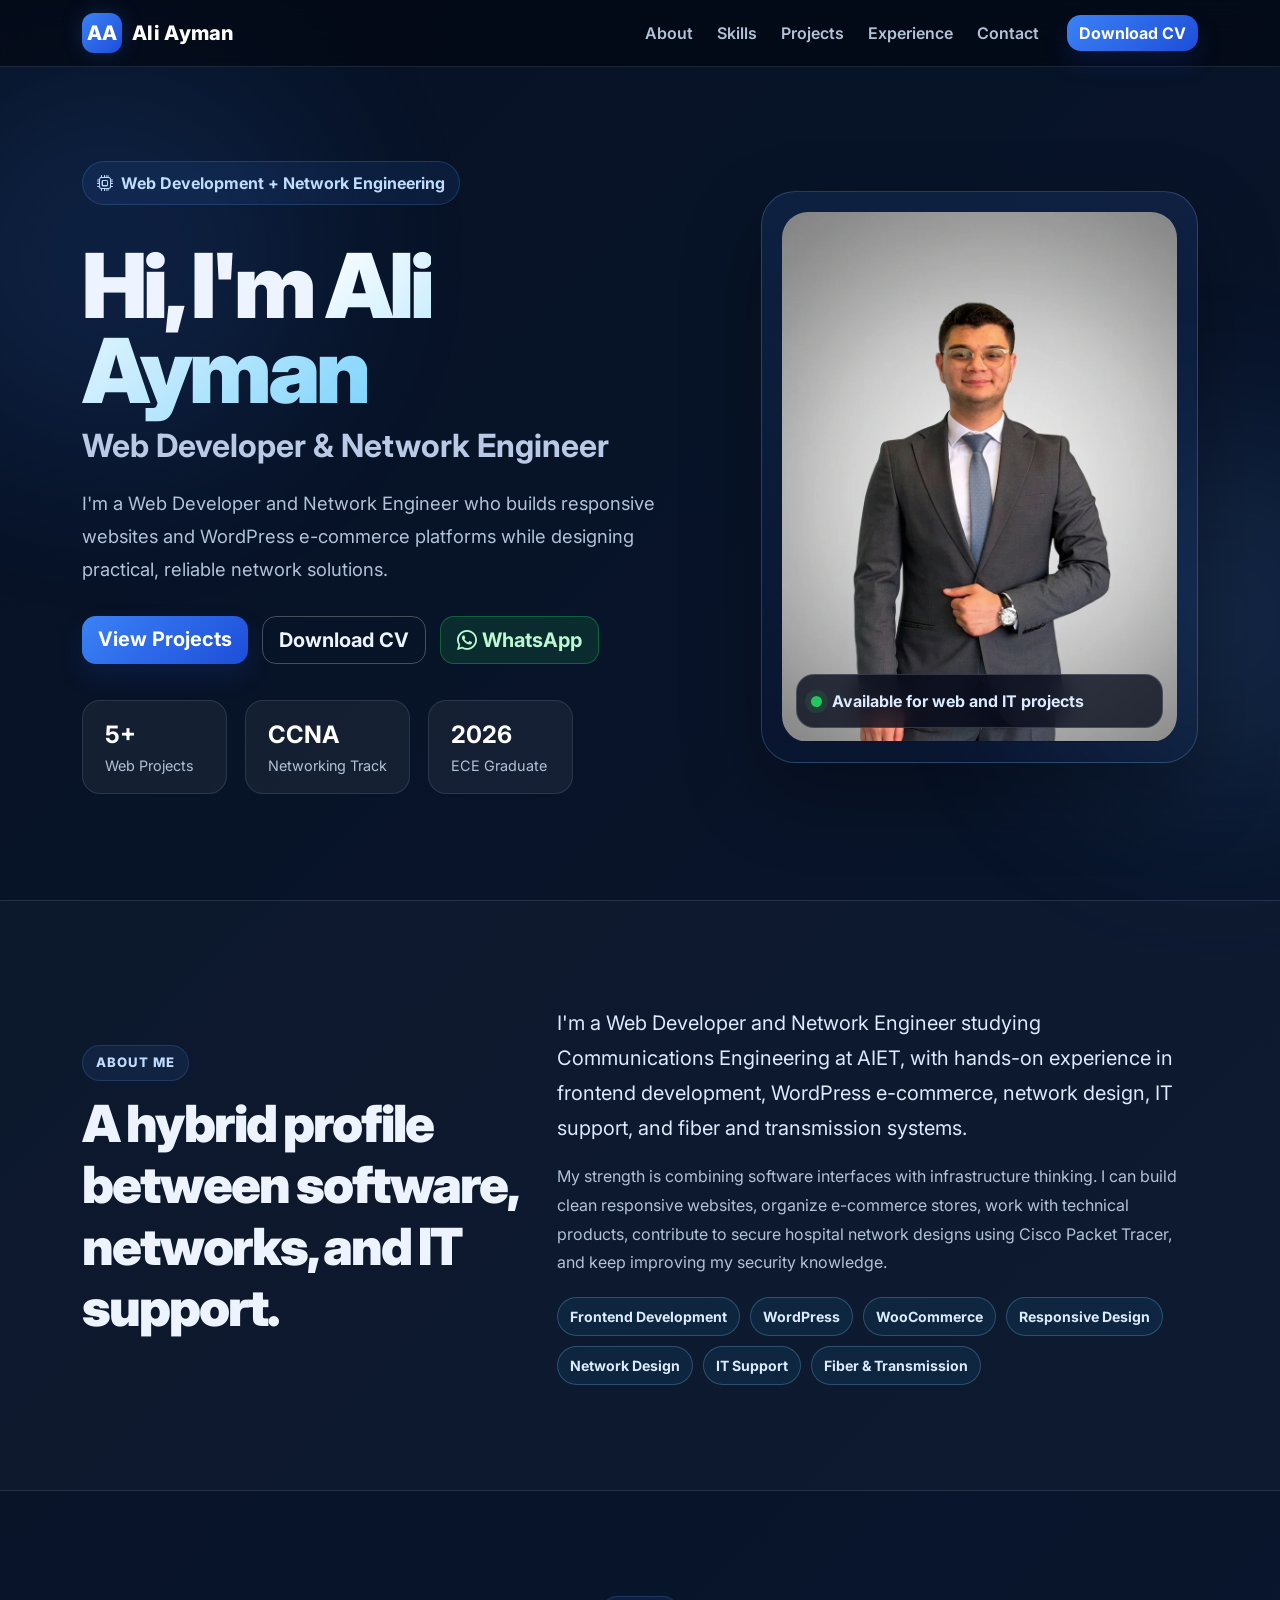
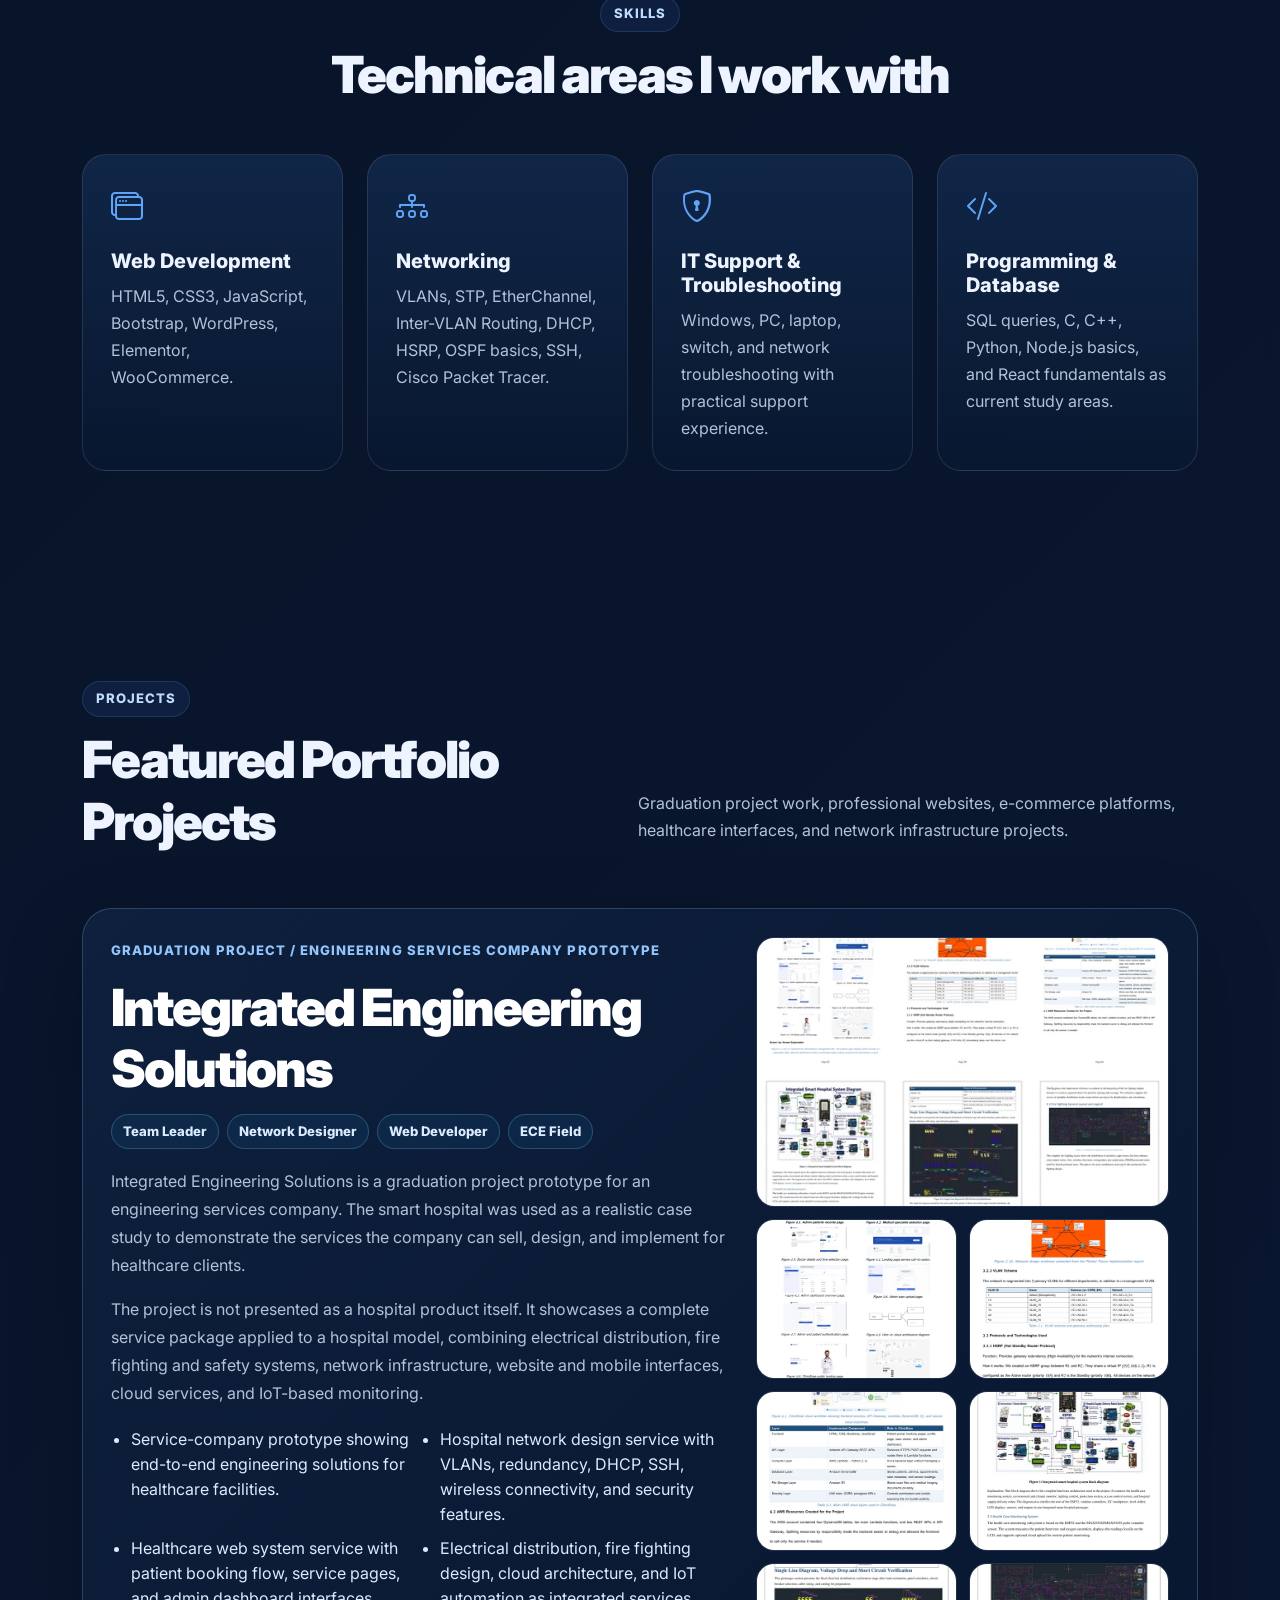
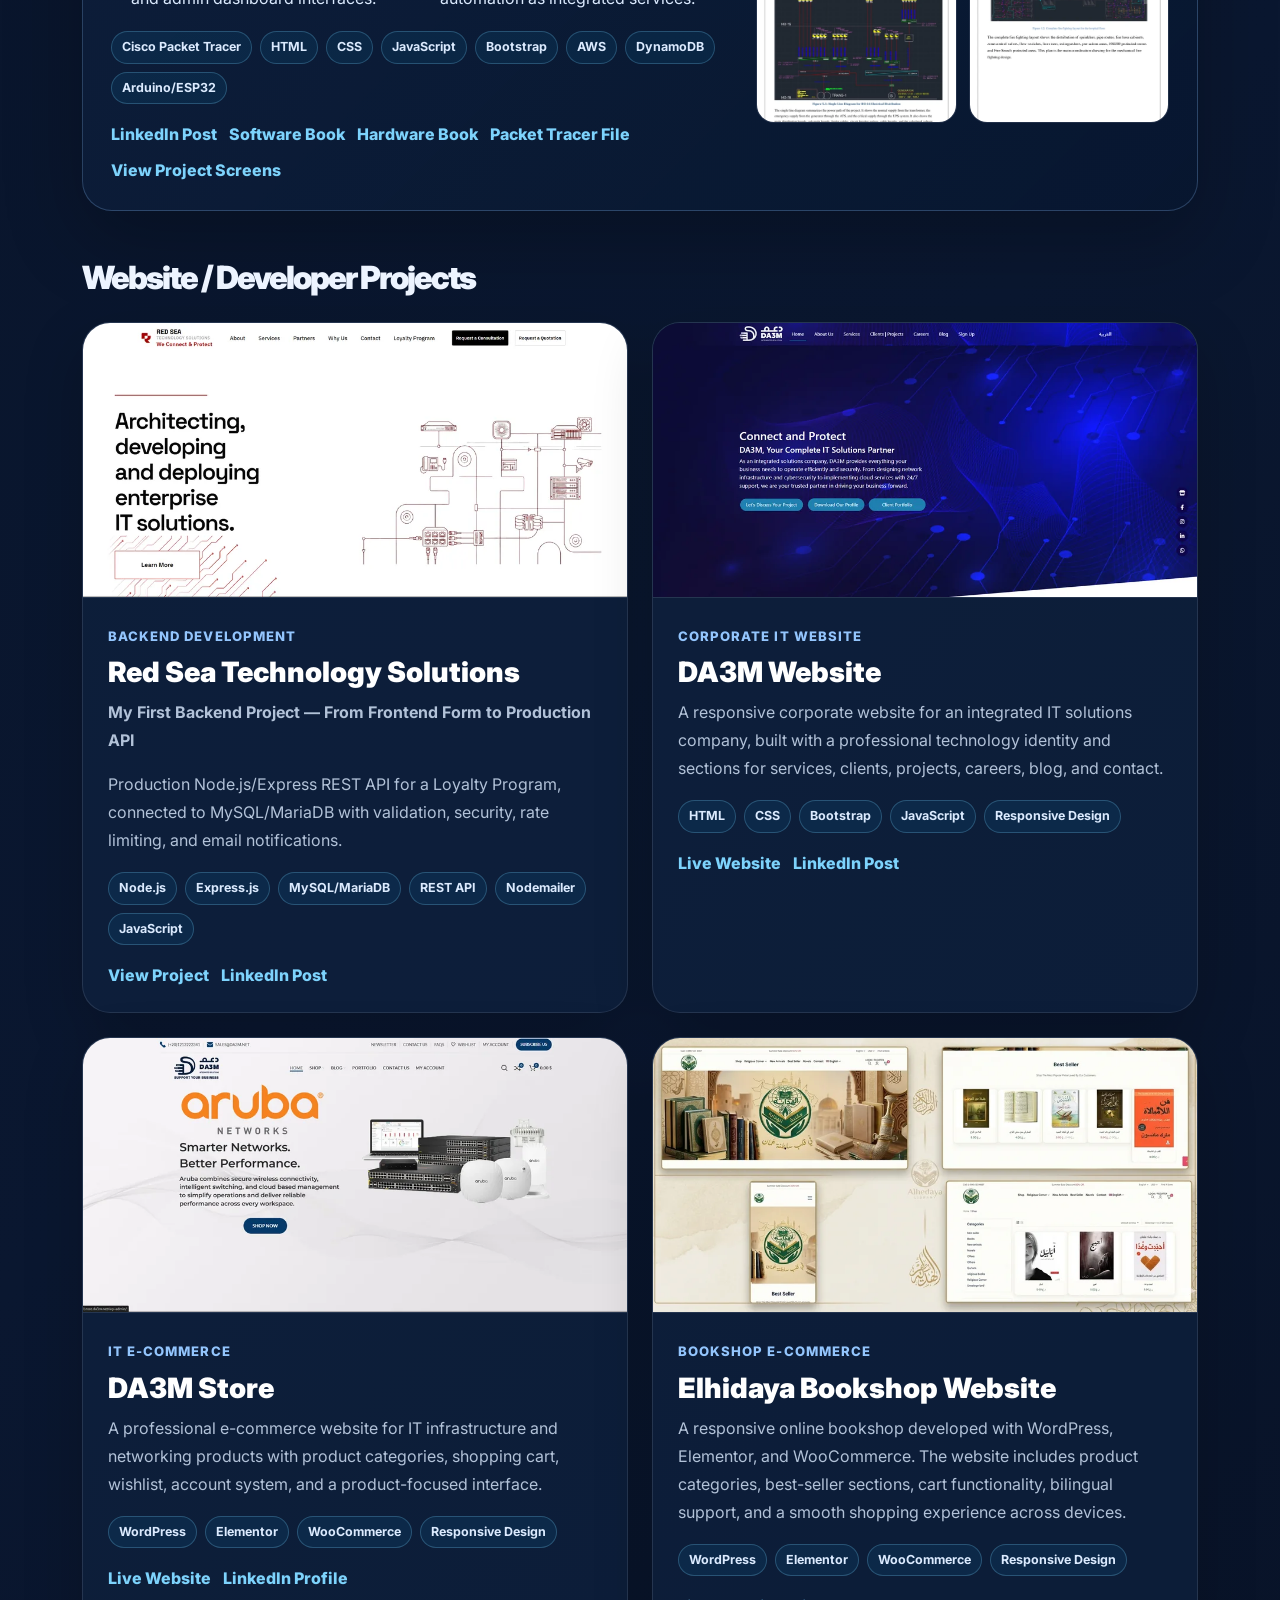
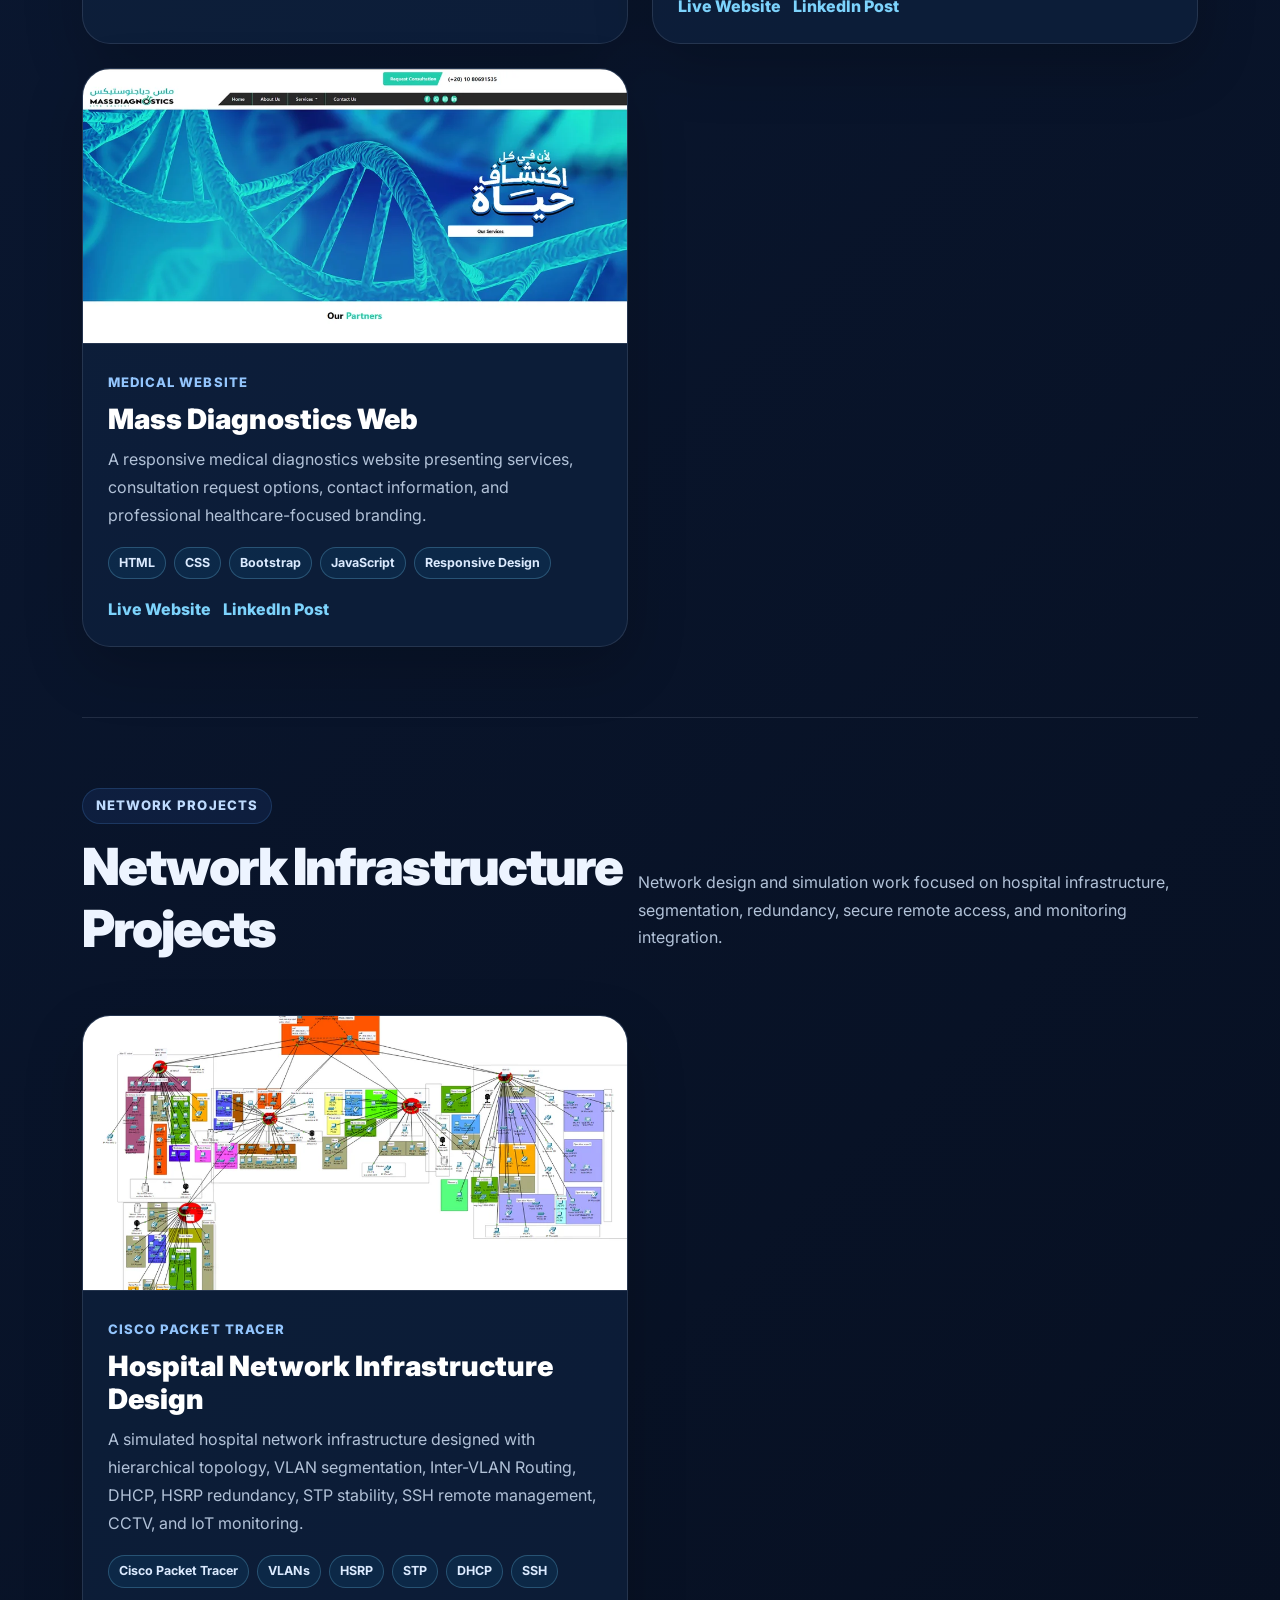
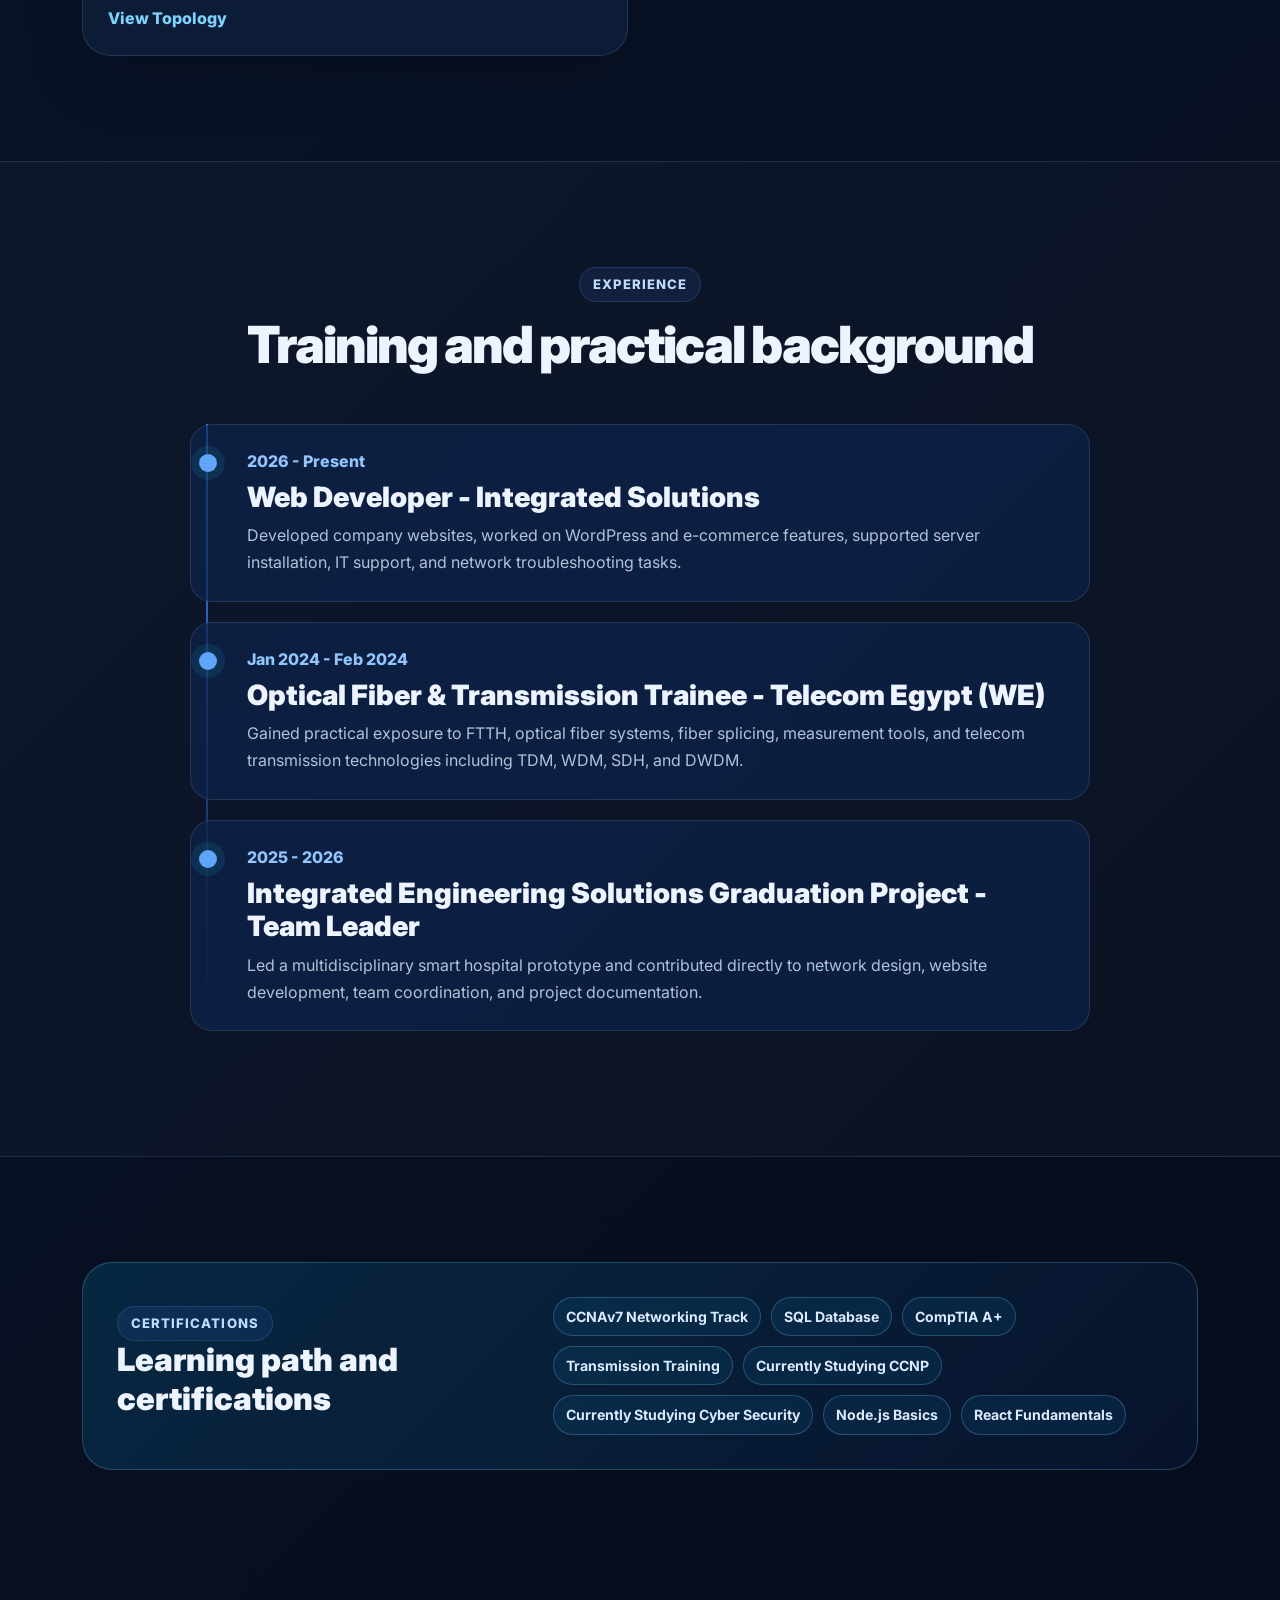
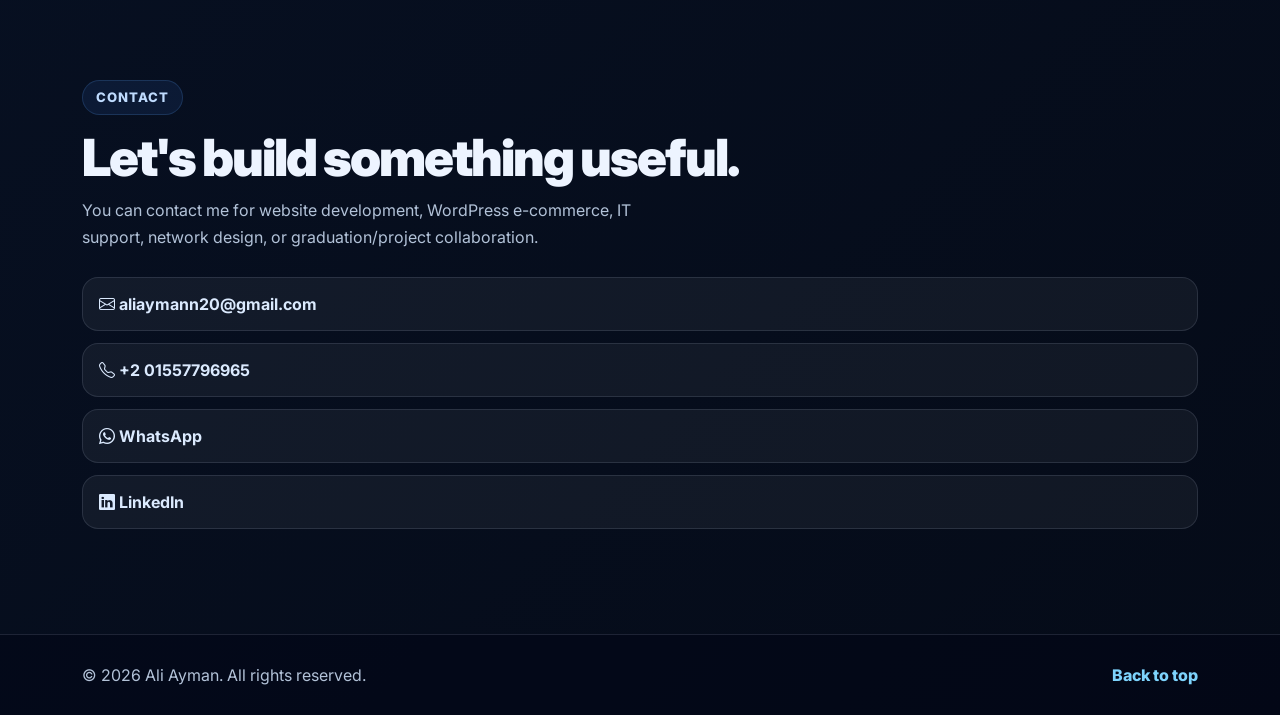
==== commit 241a9920: "Add Red Sea Technology backend project" ====
--- a/index.html
+++ b/index.html
@@ -211,6 +211,20 @@
         <div class="row g-4 featured-grid">
           <div class="col-lg-6">
             <article class="project-card featured">
+              <img src="assets/images/optimized/red-sea-technology-overview-960.webp" srcset="assets/images/optimized/red-sea-technology-overview-480.webp 480w, assets/images/optimized/red-sea-technology-overview-960.webp 960w" sizes="(max-width: 991px) calc(100vw - 48px), 546px" width="960" height="464" loading="lazy" decoding="async" alt="Red Sea Technology Solutions website with its enterprise IT solutions overview">
+              <div class="project-content">
+                <span class="project-type">Backend Development</span>
+                <h3>Red Sea Technology Solutions</h3>
+                <p><strong>My First Backend Project &mdash; From Frontend Form to Production API</strong></p>
+                <p>Production Node.js/Express REST API for a Loyalty Program, connected to MySQL/MariaDB with validation, security, rate limiting, and email notifications.</p>
+                <div class="tech-list"><span>Node.js</span><span>Express.js</span><span>MySQL/MariaDB</span><span>REST API</span><span>Nodemailer</span><span>JavaScript</span></div>
+                <div class="project-links"><a href="projects/red-sea-technology.html" aria-label="View Red Sea Technology Solutions project">View Project</a><a href="https://lnkd.in/p/evTnKuQs" target="_blank" rel="noopener noreferrer" aria-label="Red Sea Technology Solutions LinkedIn project post">LinkedIn Post</a></div>
+              </div>
+            </article>
+          </div>
+
+          <div class="col-lg-6">
+            <article class="project-card featured">
               <img src="assets/images/optimized/da3m-corporate-1440.webp" srcset="assets/images/optimized/da3m-corporate-480.webp 480w, assets/images/optimized/da3m-corporate-960.webp 960w, assets/images/optimized/da3m-corporate-1440.webp 1440w" sizes="(max-width: 991px) calc(100vw - 48px), 546px" width="1440" height="723" loading="lazy" decoding="async" alt="DA3M.NET corporate website screenshot">
               <div class="project-content">
                 <span class="project-type">Corporate IT Website</span>
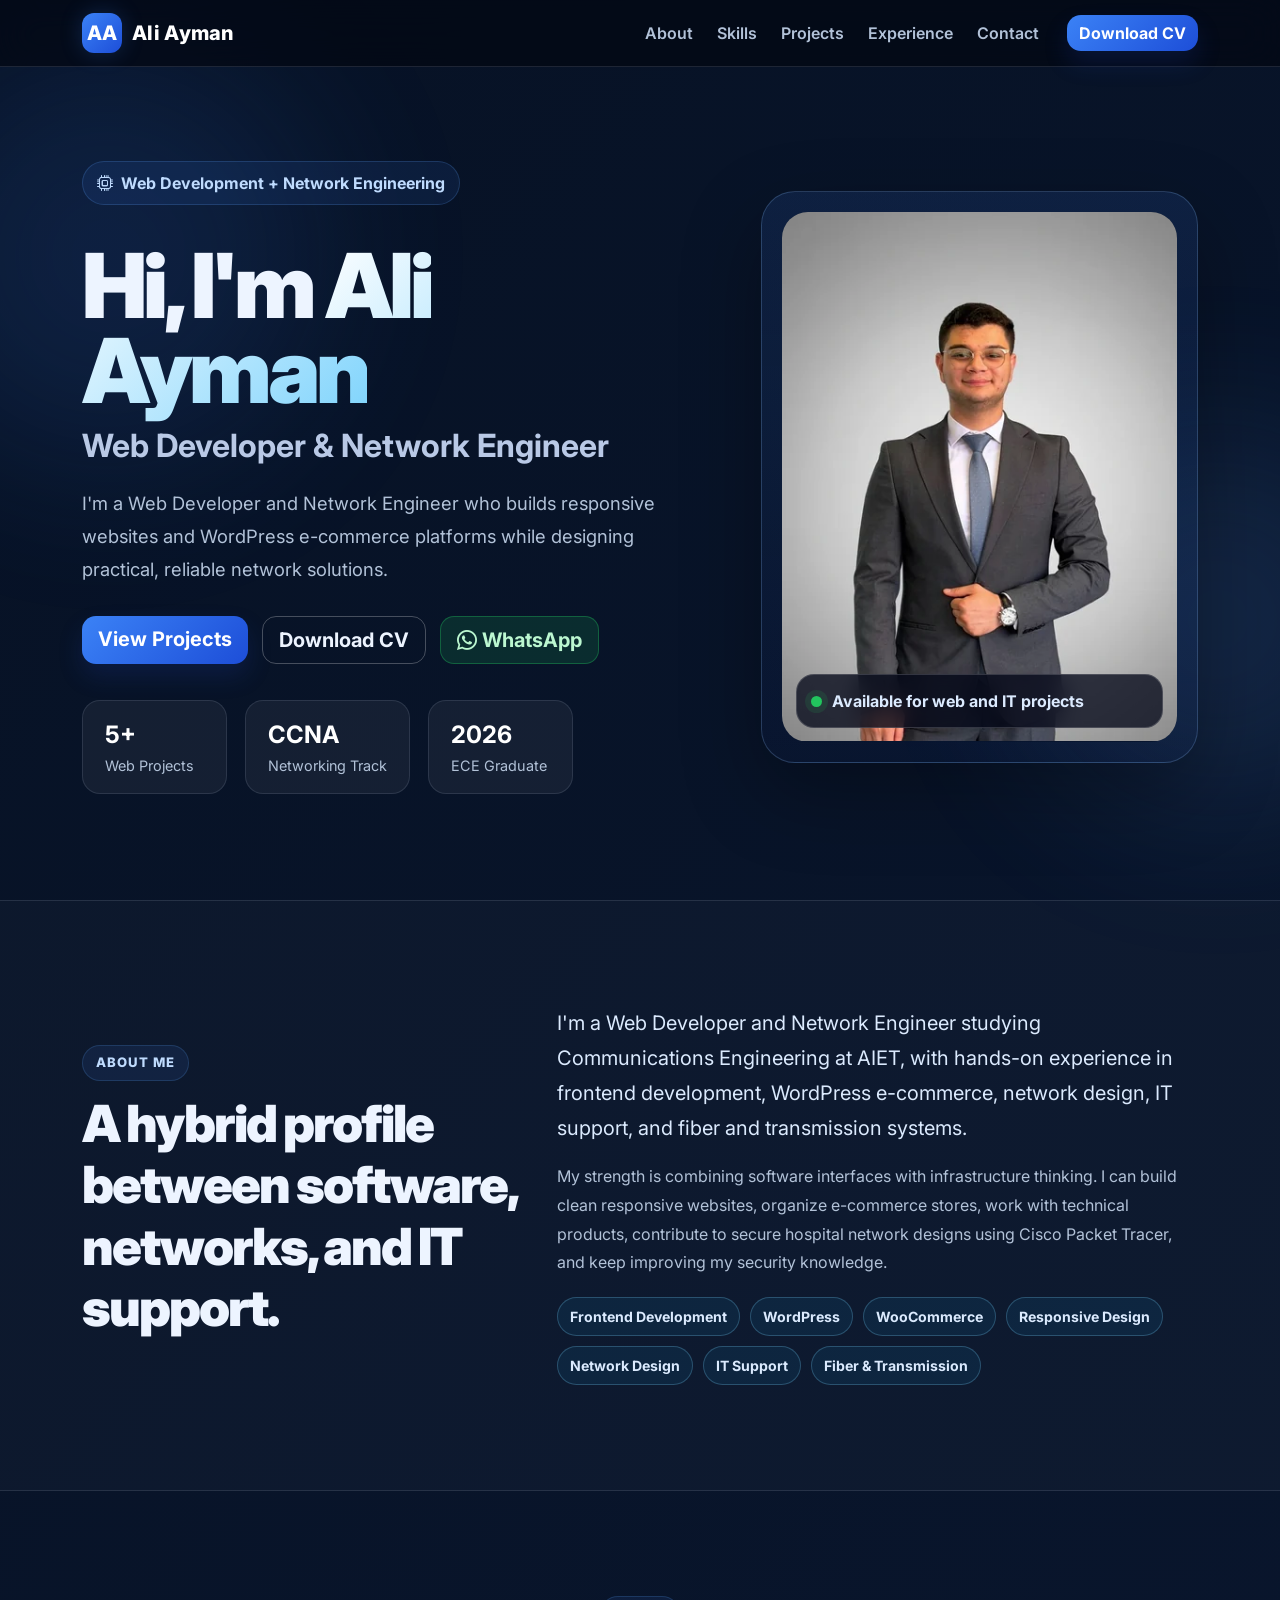
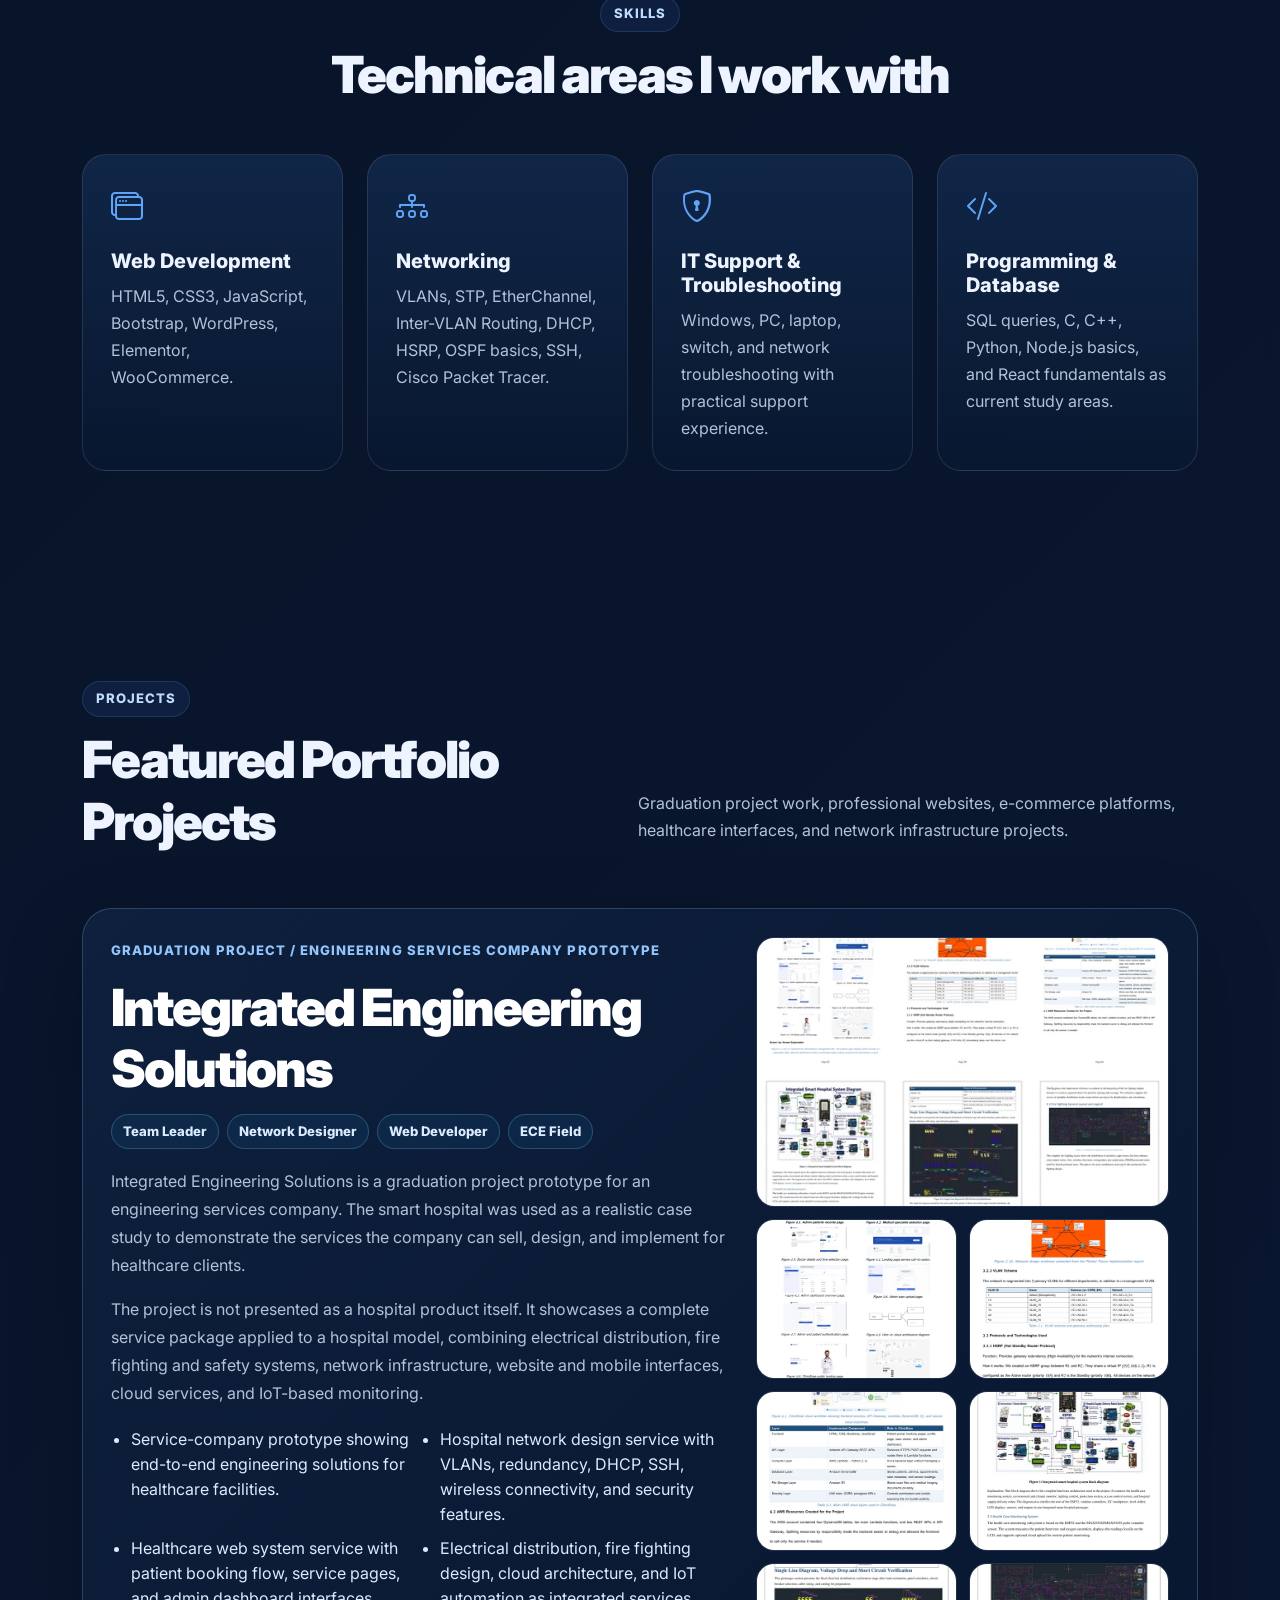
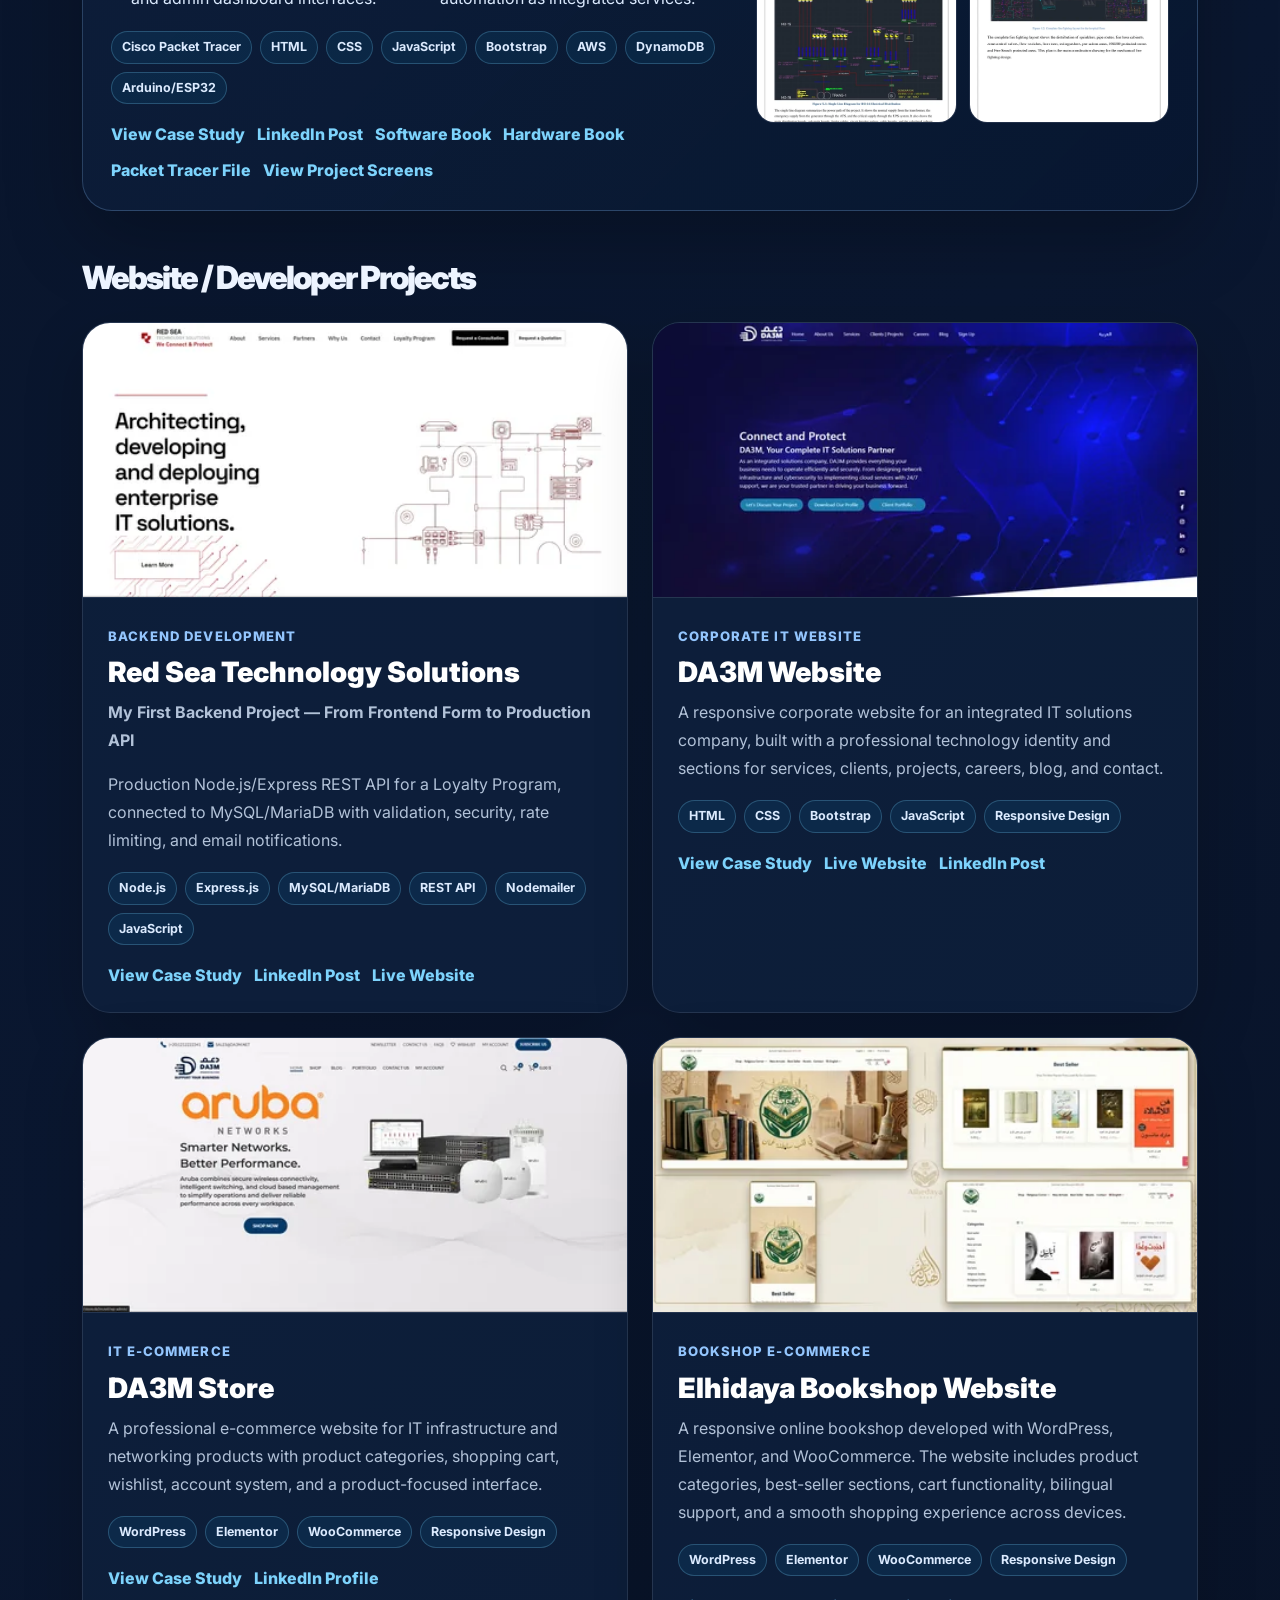
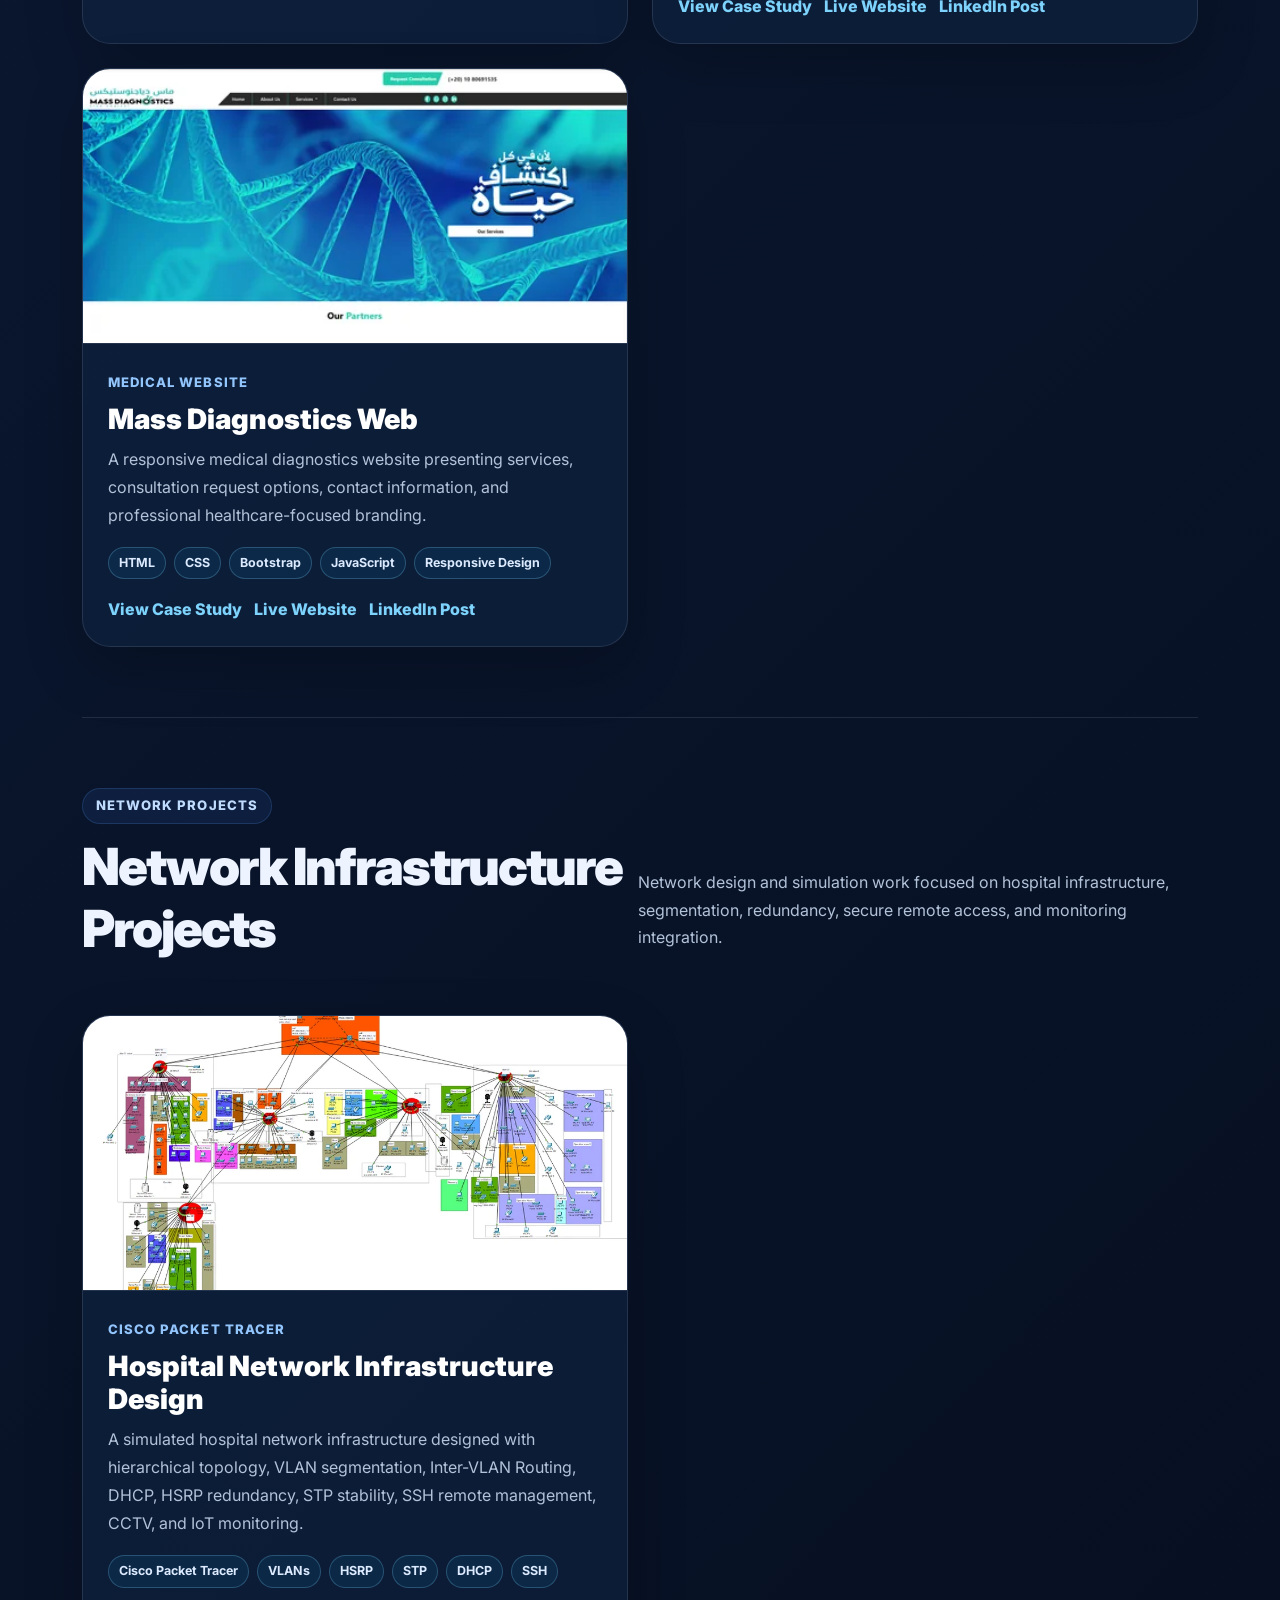
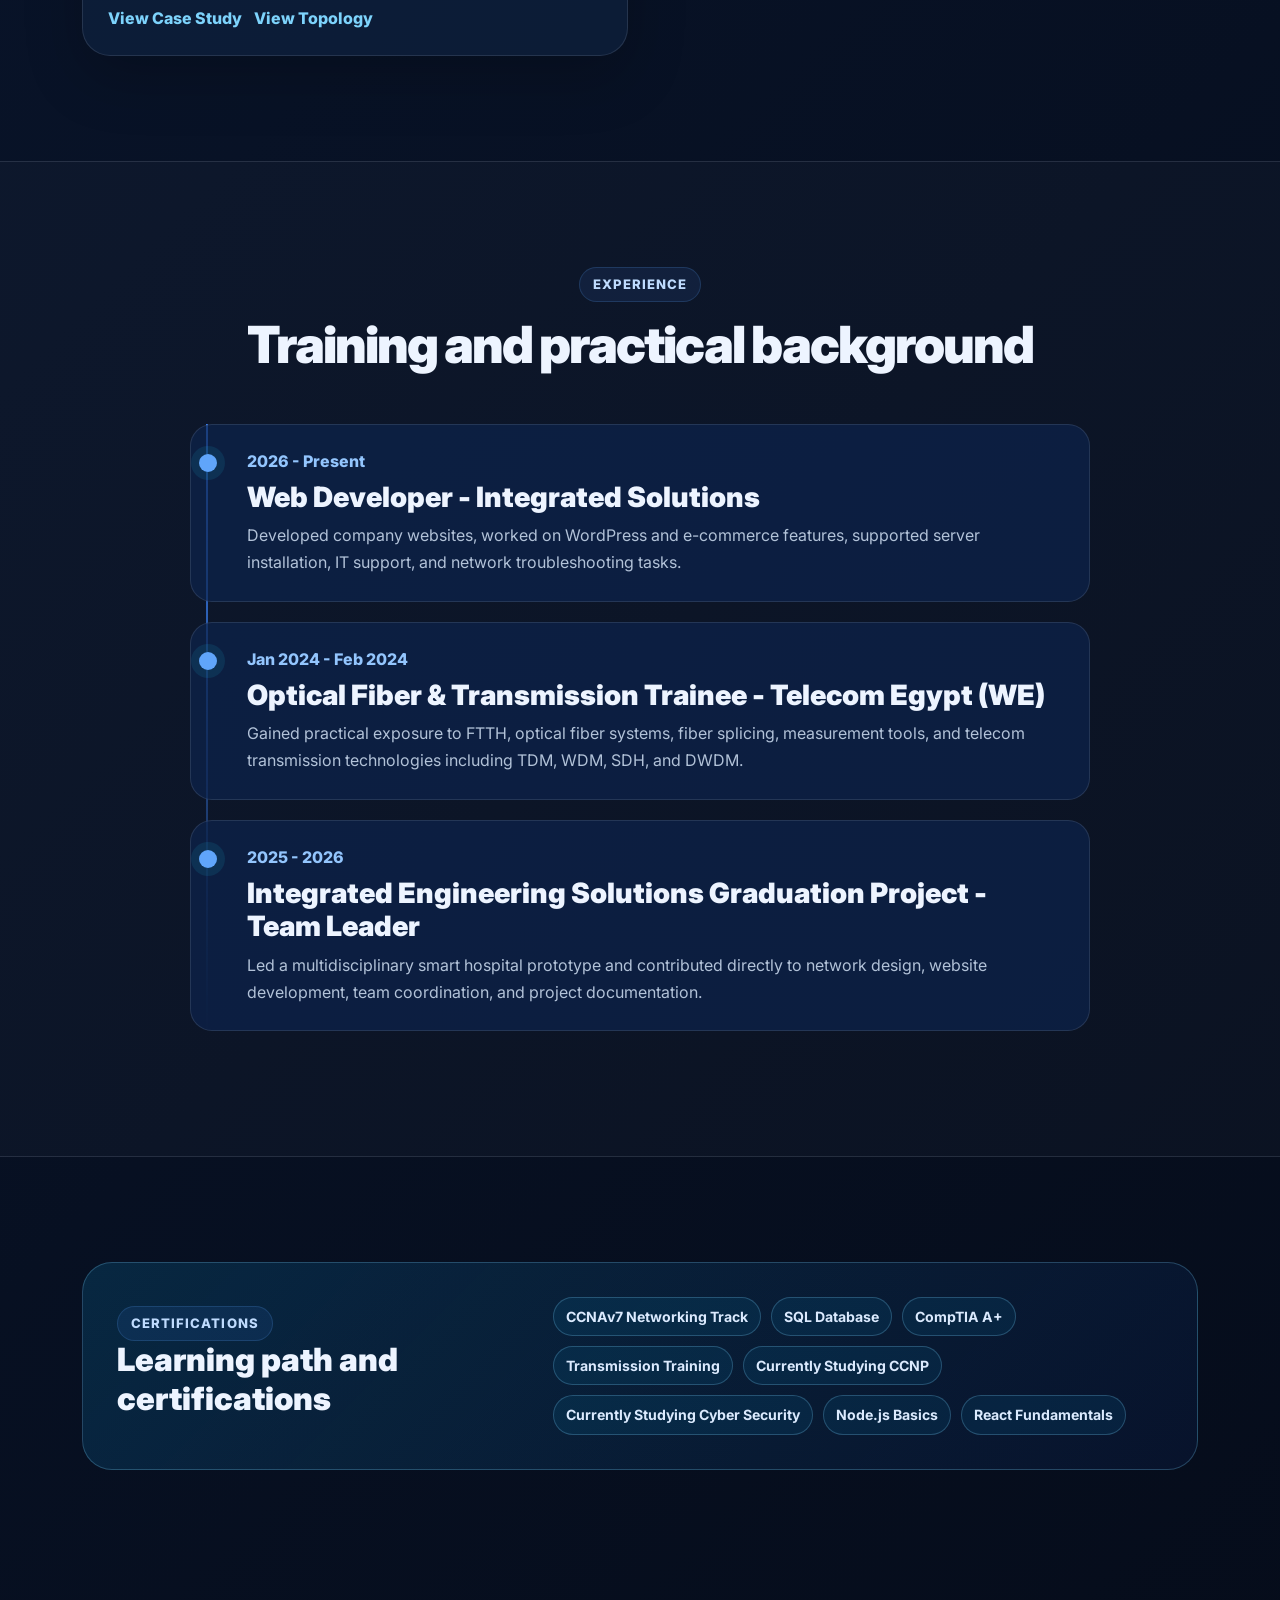
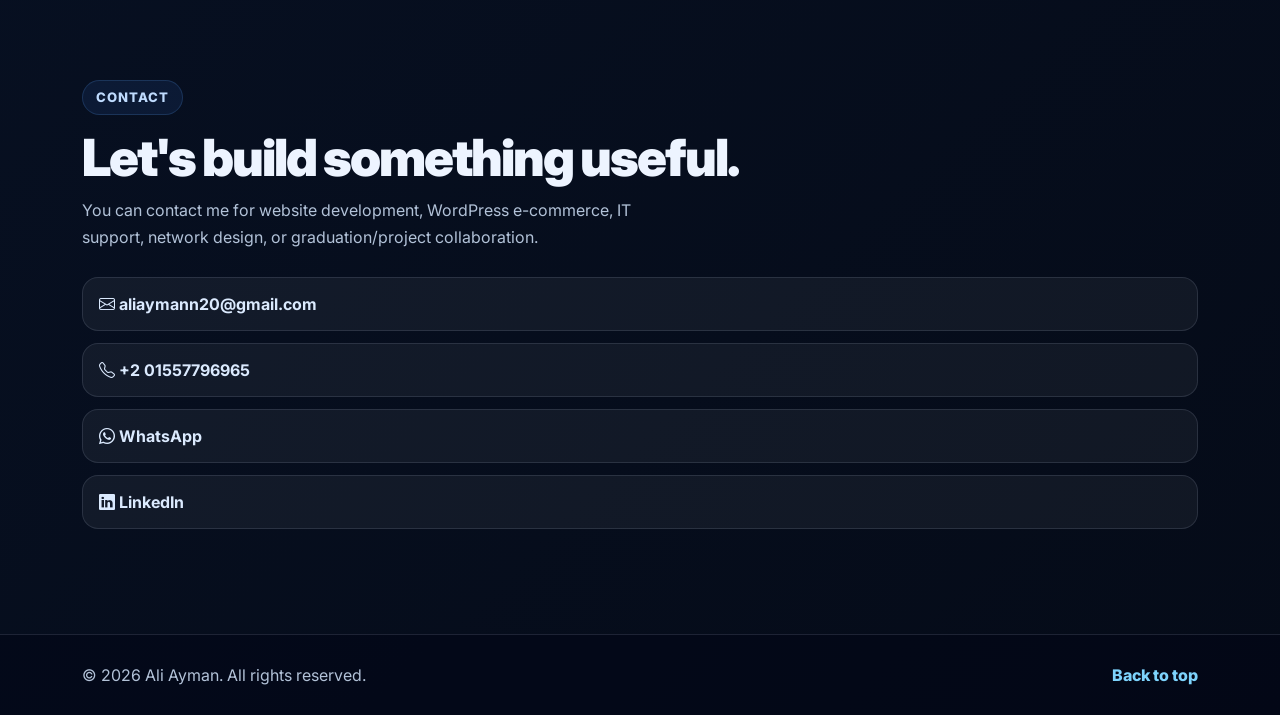
==== commit 5c4e5411: "Add detailed project case study pages" ====
--- a/index.html
+++ b/index.html
@@ -187,7 +187,7 @@
               <li>Electrical distribution, fire fighting design, cloud architecture, and IoT automation as integrated services.</li>
             </ul>
             <div class="tech-list"><span>Cisco Packet Tracer</span><span>HTML</span><span>CSS</span><span>JavaScript</span><span>Bootstrap</span><span>AWS</span><span>DynamoDB</span><span>Arduino/ESP32</span></div>
-            <div class="project-links">
+            <div class="project-links"><a href="projects/integrated-engineering-solutions.html" aria-label="View Integrated Engineering Solutions case study">View Case Study</a>
               <a href="https://www.linkedin.com/posts/ali-ayman-bb7051313_graduationproject-smarthospital-webdevelopment-ugcPost-7475122911889010690--jCA/?utm_source=share&utm_medium=member_desktop&amp;rcm=ACoAAE-QEnsBM3VrU-3m-sDHFUaFfIbwqrwM80M" target="_blank" rel="noopener noreferrer">LinkedIn Post</a>
               <a href="assets/files/integrated-software-engineering-solutions.pdf" target="_blank" rel="noopener noreferrer">Software Book</a>
               <a href="assets/files/integrated-hardware-engineering-solutions.pdf" target="_blank" rel="noopener noreferrer">Hardware Book</a>
@@ -218,7 +218,7 @@
                 <p><strong>My First Backend Project &mdash; From Frontend Form to Production API</strong></p>
                 <p>Production Node.js/Express REST API for a Loyalty Program, connected to MySQL/MariaDB with validation, security, rate limiting, and email notifications.</p>
                 <div class="tech-list"><span>Node.js</span><span>Express.js</span><span>MySQL/MariaDB</span><span>REST API</span><span>Nodemailer</span><span>JavaScript</span></div>
-                <div class="project-links"><a href="projects/red-sea-technology.html" aria-label="View Red Sea Technology Solutions project">View Project</a><a href="https://lnkd.in/p/evTnKuQs" target="_blank" rel="noopener noreferrer" aria-label="Red Sea Technology Solutions LinkedIn project post">LinkedIn Post</a></div>
+                <div class="project-links"><a href="projects/red-sea-technology.html" aria-label="View Red Sea Technology Solutions case study">View Case Study</a><a href="https://lnkd.in/p/evTnKuQs" target="_blank" rel="noopener noreferrer" aria-label="Red Sea Technology Solutions LinkedIn project post">LinkedIn Post</a><a href="https://www.red-sea.tech/" target="_blank" rel="noopener noreferrer">Live Website</a></div>
               </div>
             </article>
           </div>
@@ -231,7 +231,7 @@
                 <h3>DA3M Website</h3>
                 <p>A responsive corporate website for an integrated IT solutions company, built with a professional technology identity and sections for services, clients, projects, careers, blog, and contact.</p>
                 <div class="tech-list"><span>HTML</span><span>CSS</span><span>Bootstrap</span><span>JavaScript</span><span>Responsive Design</span></div>
-                <div class="project-links"><a href="https://da3m.com.eg/" target="_blank" rel="noopener noreferrer">Live Website</a><a href="https://www.linkedin.com/posts/ali-ayman-bb7051313_webdevelopment-localization-ux-activity-7364755545251119105-vZWO" target="_blank" rel="noopener noreferrer">LinkedIn Post</a></div>
+                <div class="project-links"><a href="projects/da3m-corporate.html" aria-label="View DA3M Corporate Website case study">View Case Study</a><a href="https://da3m.com.eg/" target="_blank" rel="noopener noreferrer">Live Website</a><a href="https://www.linkedin.com/posts/ali-ayman-bb7051313_webdevelopment-localization-ux-activity-7364755545251119105-vZWO" target="_blank" rel="noopener noreferrer">LinkedIn Post</a></div>
               </div>
             </article>
           </div>
@@ -244,7 +244,7 @@
                 <h3>DA3M Store</h3>
                 <p>A professional e-commerce website for IT infrastructure and networking products with product categories, shopping cart, wishlist, account system, and a product-focused interface.</p>
                 <div class="tech-list"><span>WordPress</span><span>Elementor</span><span>WooCommerce</span><span>Responsive Design</span></div>
-                <div class="project-links"><a href="https://store.da3m.net/" target="_blank" rel="noopener noreferrer">Live Website</a><a href="https://www.linkedin.com/in/ali-ayman-bb7051313" target="_blank" rel="noopener noreferrer">LinkedIn Profile</a></div>
+                <div class="project-links"><a href="projects/da3m-store.html" aria-label="View DA3M Store case study">View Case Study</a><a href="https://www.linkedin.com/in/ali-ayman-bb7051313" target="_blank" rel="noopener noreferrer">LinkedIn Profile</a></div>
               </div>
             </article>
           </div>
@@ -257,7 +257,7 @@
                 <h3>Elhidaya Bookshop Website</h3>
                 <p>A responsive online bookshop developed with WordPress, Elementor, and WooCommerce. The website includes product categories, best-seller sections, cart functionality, bilingual support, and a smooth shopping experience across devices.</p>
                 <div class="tech-list"><span>WordPress</span><span>Elementor</span><span>WooCommerce</span><span>Responsive Design</span></div>
-                <div class="project-links"><a href="https://elhidaya-bookshop.com/" target="_blank" rel="noopener noreferrer">Live Website</a><a href="https://www.linkedin.com/posts/ali-ayman-bb7051313_webdevelopment-ecommercewebsite-wordpress-activity-7466567869569425409-gWzf" target="_blank" rel="noopener noreferrer">LinkedIn Post</a></div>
+                <div class="project-links"><a href="projects/elhidaya-bookshop.html" aria-label="View Elhidaya Bookshop case study">View Case Study</a><a href="https://elhidaya-bookshop.com/" target="_blank" rel="noopener noreferrer">Live Website</a><a href="https://www.linkedin.com/posts/ali-ayman-bb7051313_webdevelopment-ecommercewebsite-wordpress-activity-7466567869569425409-gWzf" target="_blank" rel="noopener noreferrer">LinkedIn Post</a></div>
               </div>
             </article>
           </div>
@@ -270,7 +270,7 @@
                 <h3>Mass Diagnostics Web</h3>
                 <p>A responsive medical diagnostics website presenting services, consultation request options, contact information, and professional healthcare-focused branding.</p>
                 <div class="tech-list"><span>HTML</span><span>CSS</span><span>Bootstrap</span><span>JavaScript</span><span>Responsive Design</span></div>
-                <div class="project-links"><a href="https://www.massdx.com/index.html" target="_blank" rel="noopener noreferrer">Live Website</a><a href="https://www.linkedin.com/posts/ali-ayman-bb7051313_webdevelopment-frontenddeveloper-javascript-activity-7410450386823577600-NKdk" target="_blank" rel="noopener noreferrer">LinkedIn Post</a></div>
+                <div class="project-links"><a href="projects/mass-diagnostics.html" aria-label="View Mass Diagnostics case study">View Case Study</a><a href="https://massdx.com/" target="_blank" rel="noopener noreferrer">Live Website</a><a href="https://www.linkedin.com/posts/ali-ayman-bb7051313_webdevelopment-frontenddeveloper-javascript-activity-7410450386823577600-NKdk" target="_blank" rel="noopener noreferrer">LinkedIn Post</a></div>
               </div>
             </article>
           </div>
@@ -295,7 +295,7 @@
                 <h3>Hospital Network Infrastructure Design</h3>
                 <p>A simulated hospital network infrastructure designed with hierarchical topology, VLAN segmentation, Inter-VLAN Routing, DHCP, HSRP redundancy, STP stability, SSH remote management, CCTV, and IoT monitoring.</p>
                 <div class="tech-list"><span>Cisco Packet Tracer</span><span>VLANs</span><span>HSRP</span><span>STP</span><span>DHCP</span><span>SSH</span></div>
-                <div class="project-links"><a href="assets/images/graduation/network-design-vlan-hsrp.png" target="_blank" rel="noopener noreferrer">View Topology</a></div>
+                <div class="project-links"><a href="projects/hospital-network.html" aria-label="View Hospital Network Infrastructure Design case study">View Case Study</a><a href="assets/images/graduation/network-design-vlan-hsrp.png" target="_blank" rel="noopener noreferrer">View Topology</a></div>
               </div>
             </article>
           </div>
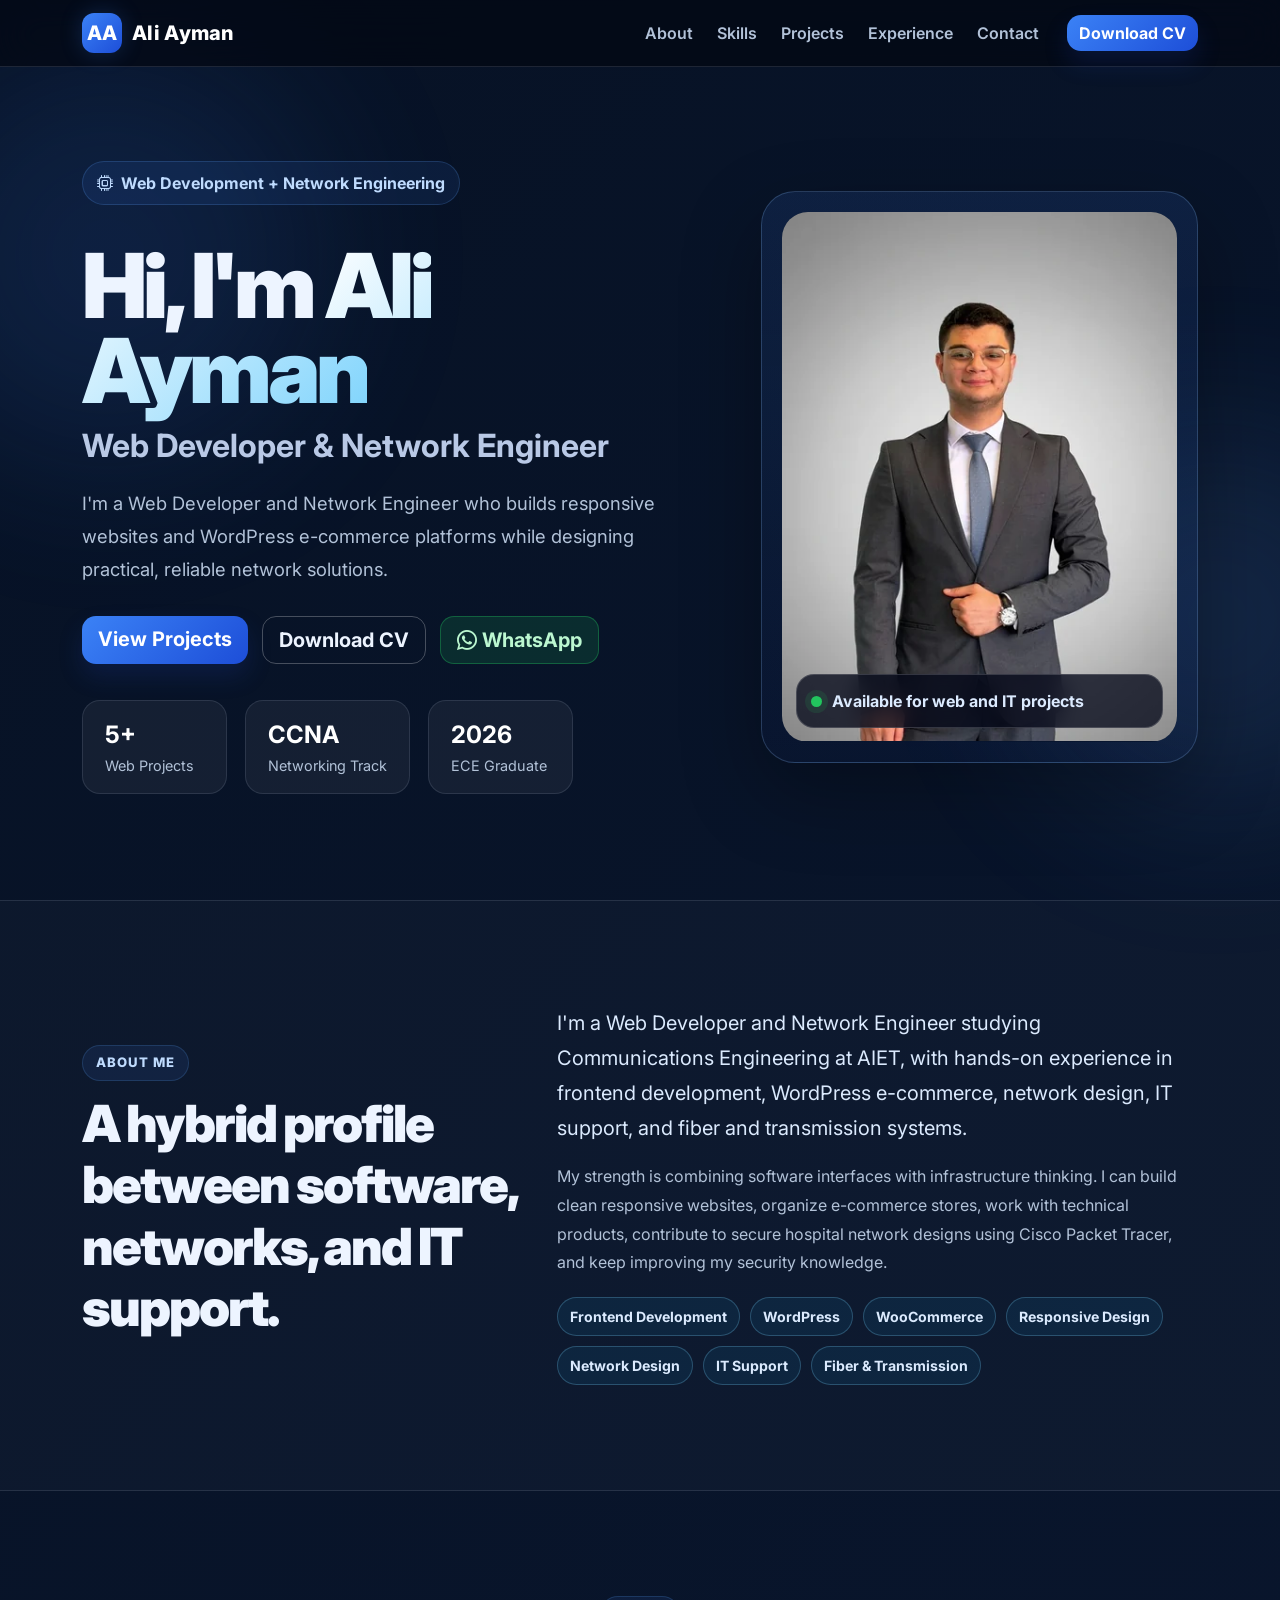
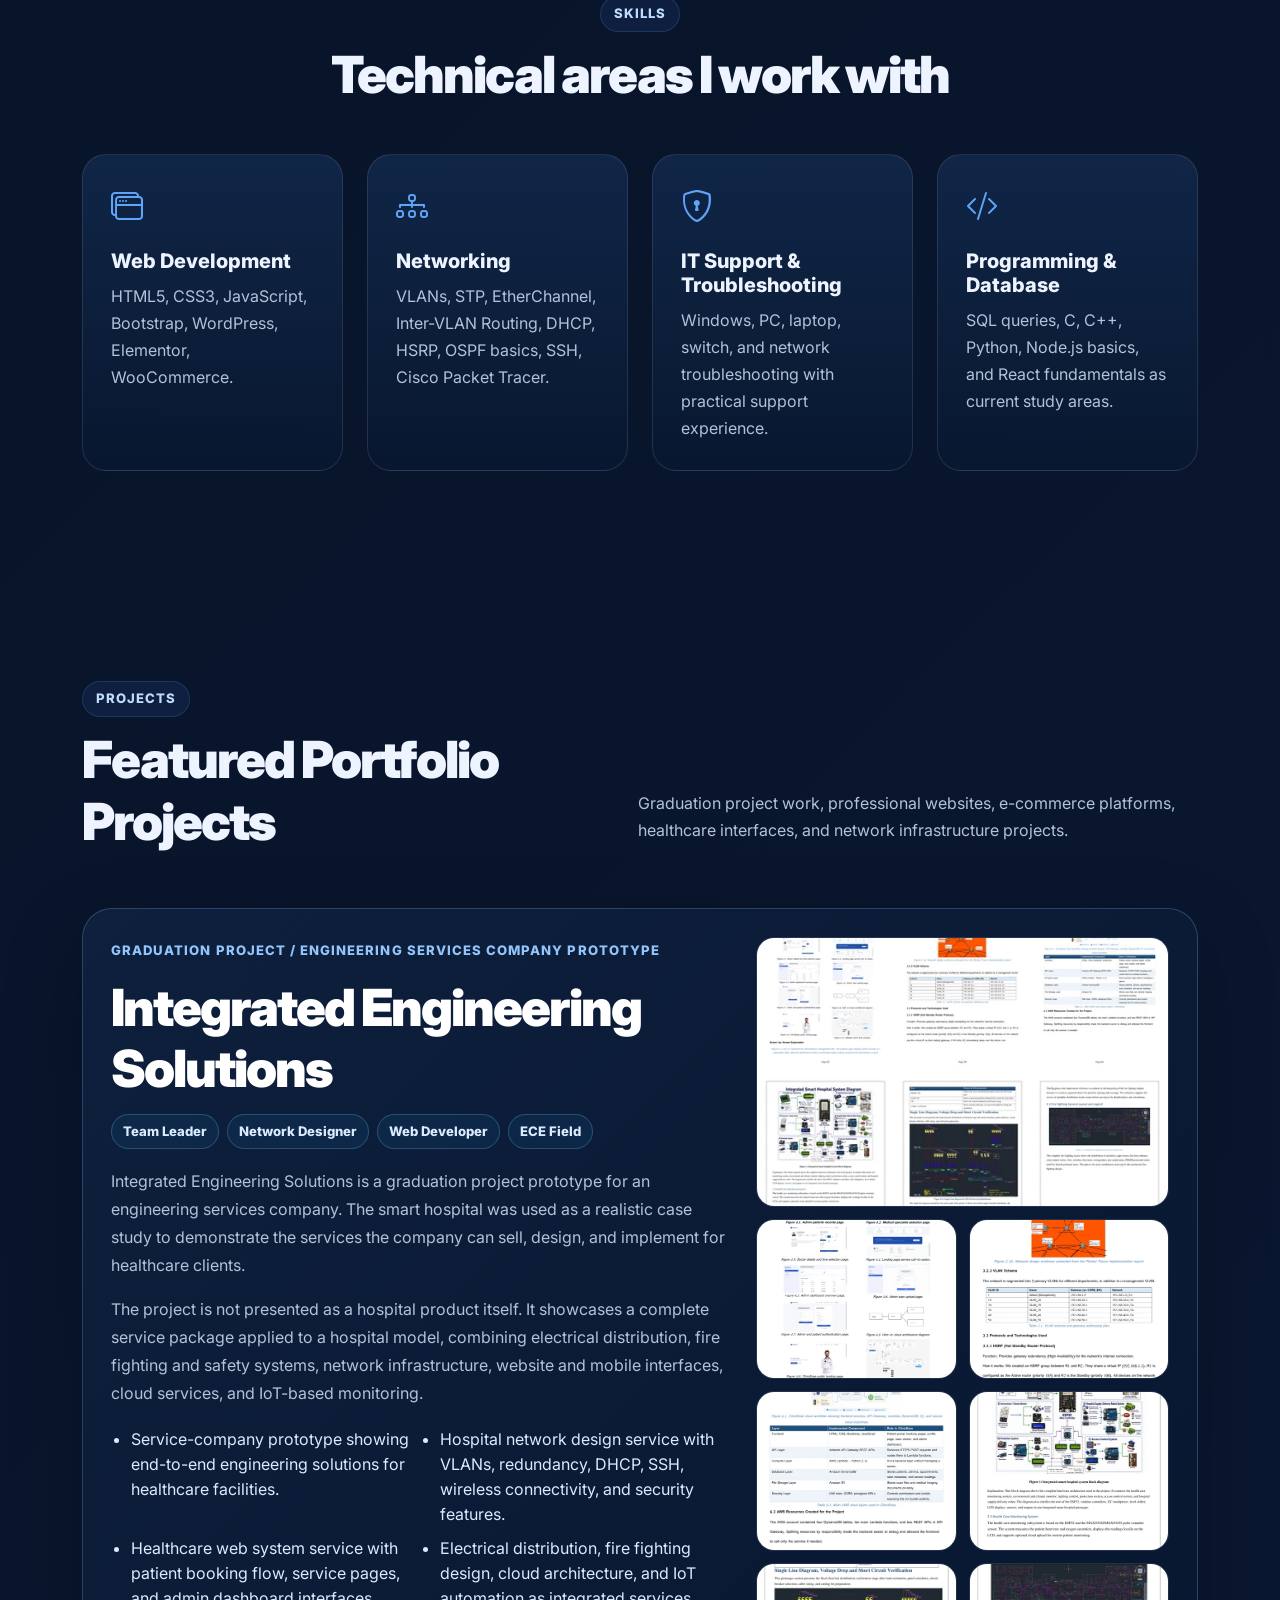
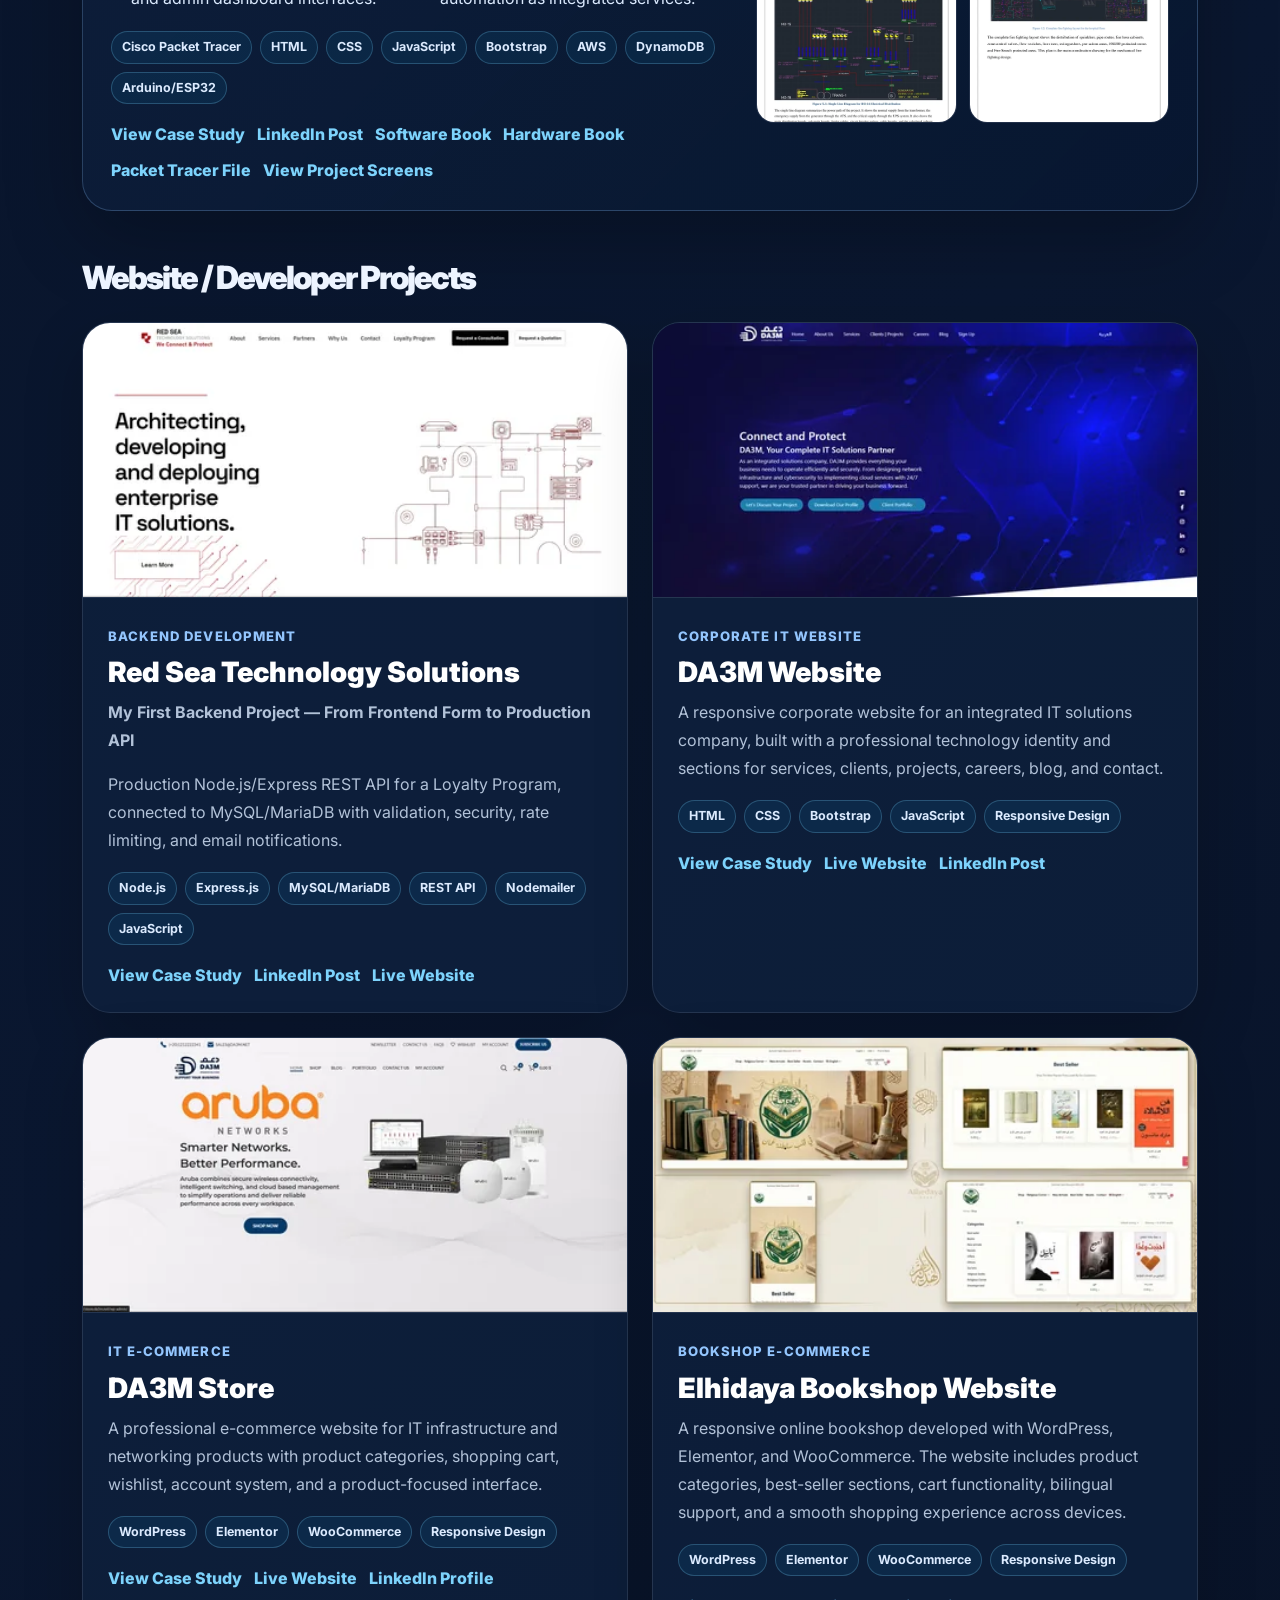
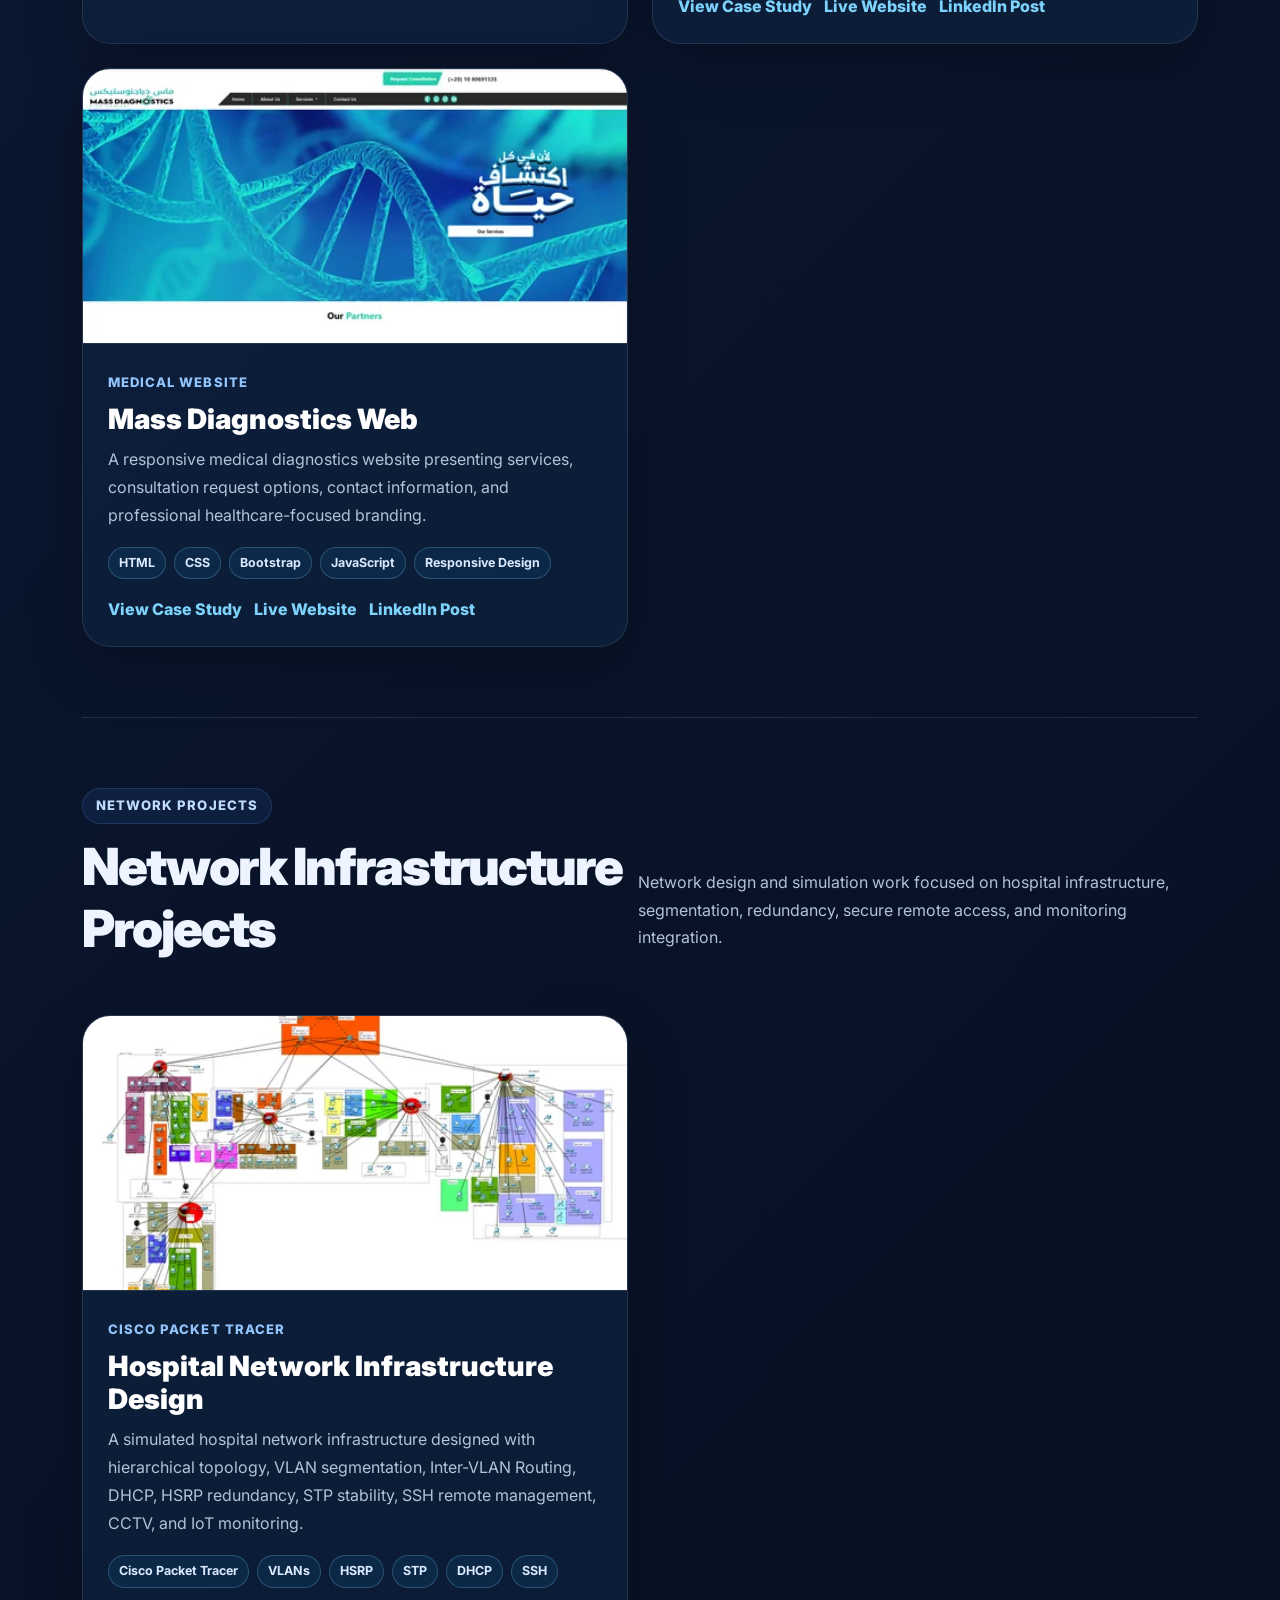
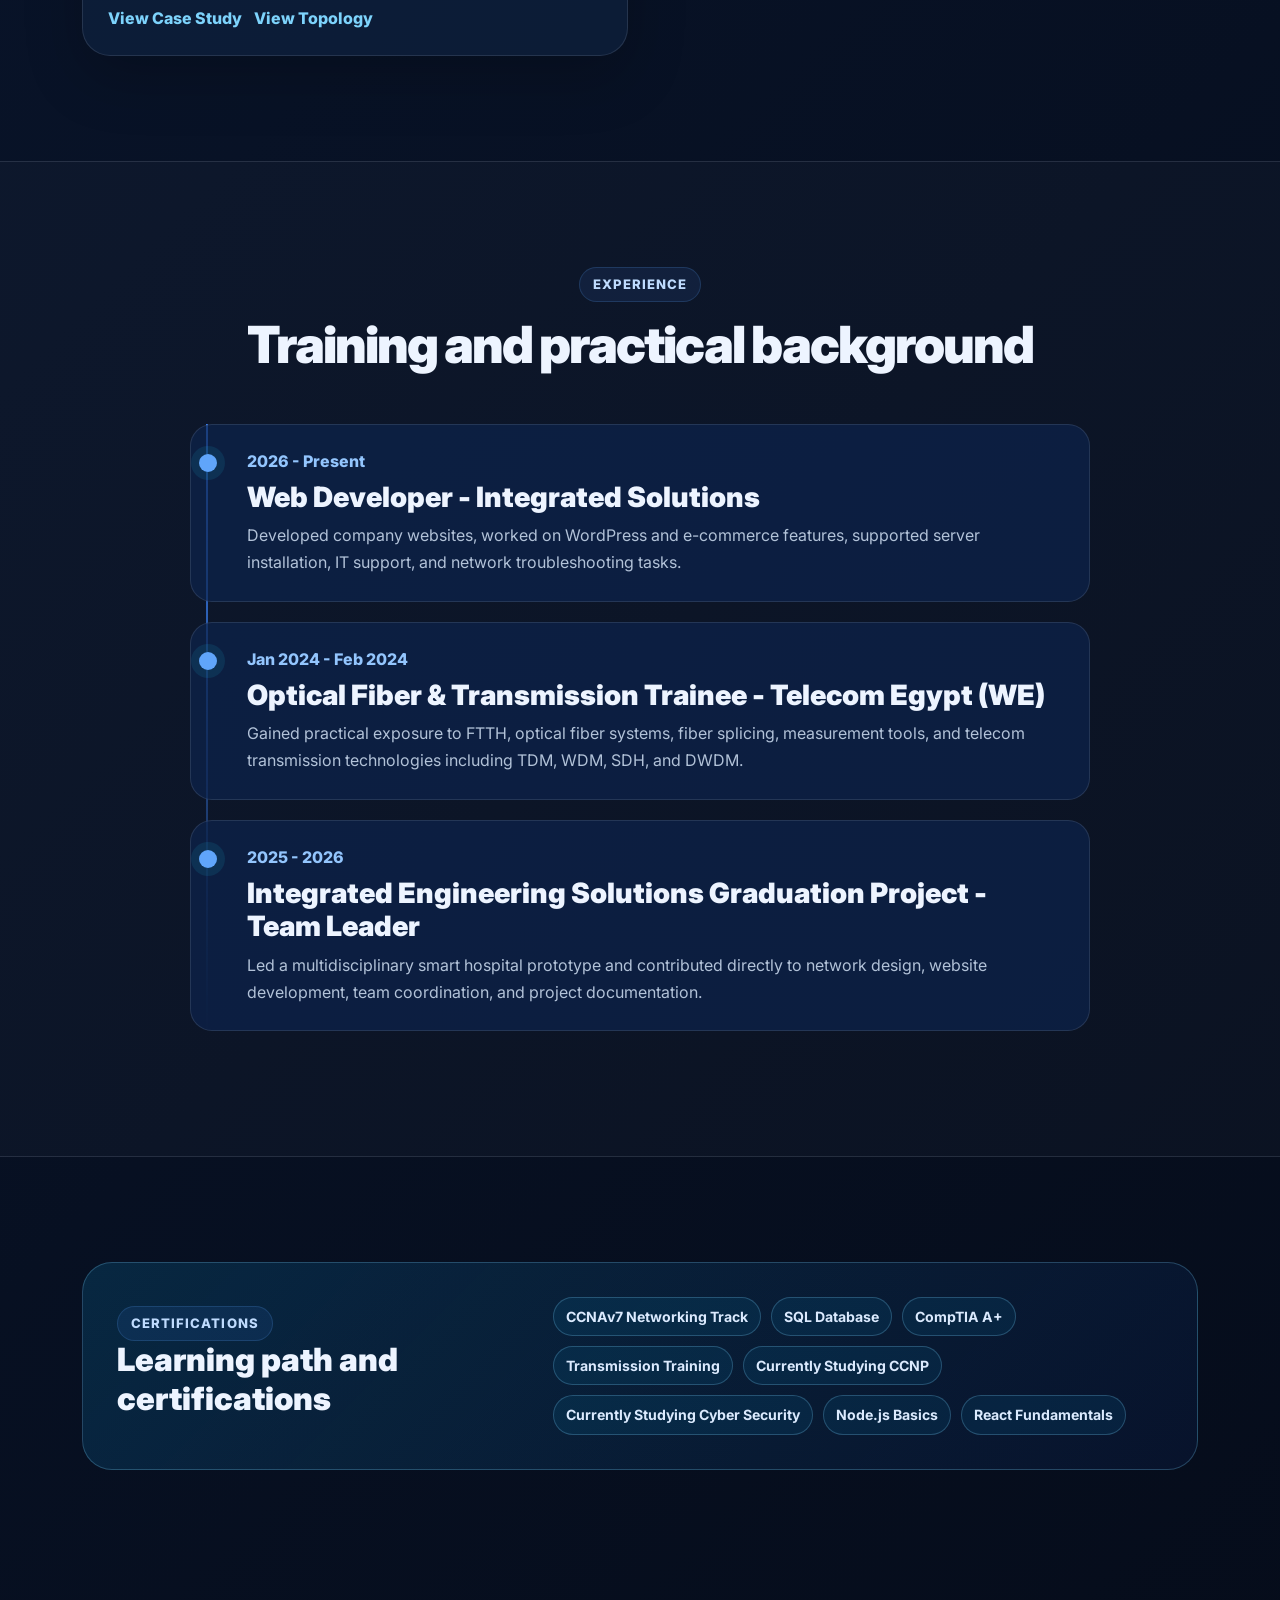
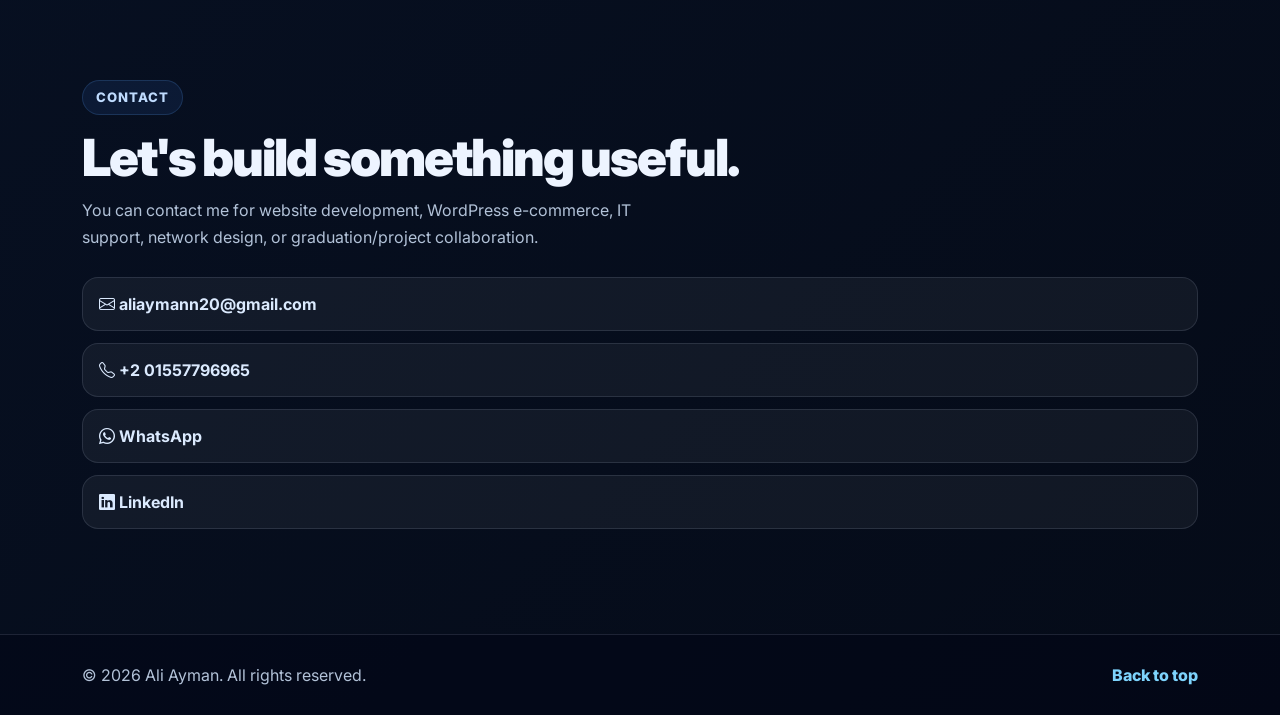
==== commit 4df8c27f: "Fix DA3M Store live link and unused CSS" ====
--- a/index.html
+++ b/index.html
@@ -244,7 +244,7 @@
                 <h3>DA3M Store</h3>
                 <p>A professional e-commerce website for IT infrastructure and networking products with product categories, shopping cart, wishlist, account system, and a product-focused interface.</p>
                 <div class="tech-list"><span>WordPress</span><span>Elementor</span><span>WooCommerce</span><span>Responsive Design</span></div>
-                <div class="project-links"><a href="projects/da3m-store.html" aria-label="View DA3M Store case study">View Case Study</a><a href="https://www.linkedin.com/in/ali-ayman-bb7051313" target="_blank" rel="noopener noreferrer">LinkedIn Profile</a></div>
+                <div class="project-links"><a href="projects/da3m-store.html" aria-label="View DA3M Store case study">View Case Study</a><a href="https://www.da3m.net/" target="_blank" rel="noopener noreferrer">Live Website</a><a href="https://www.linkedin.com/in/ali-ayman-bb7051313" target="_blank" rel="noopener noreferrer">LinkedIn Profile</a></div>
               </div>
             </article>
           </div>
